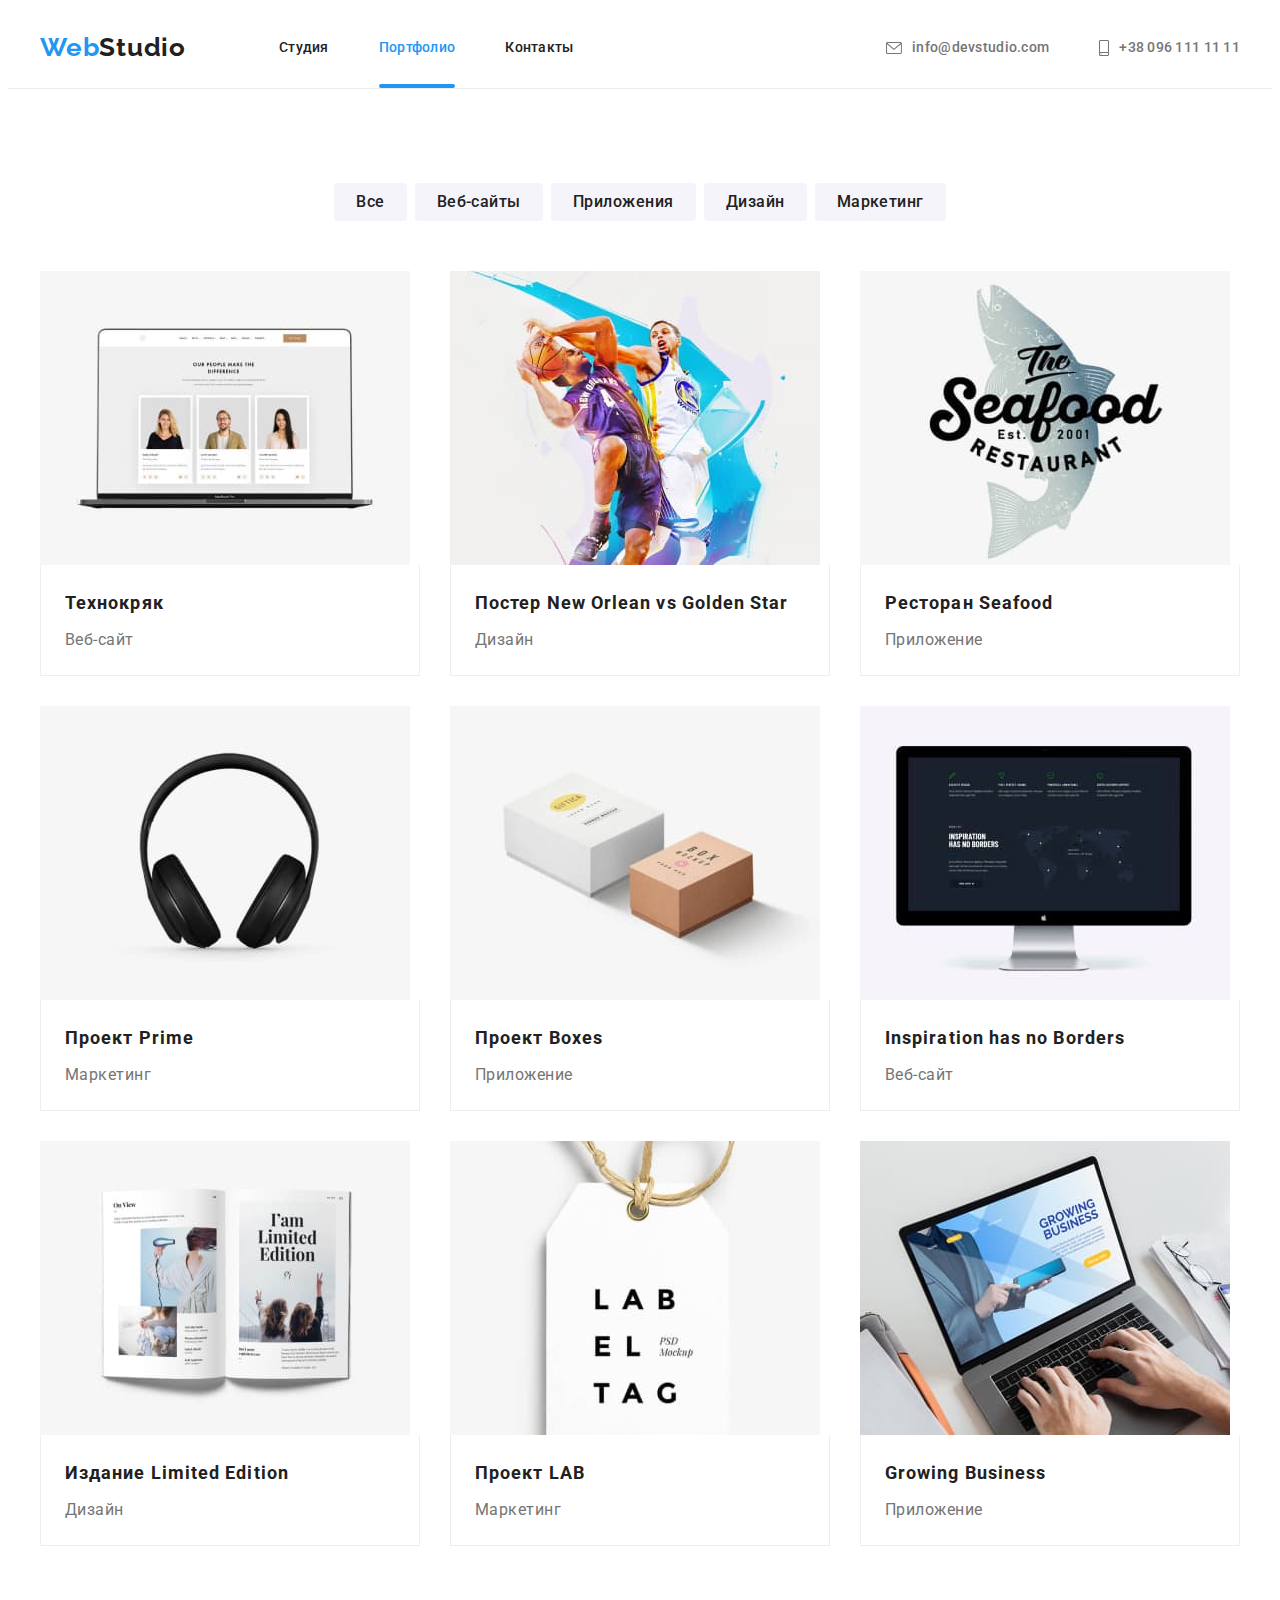
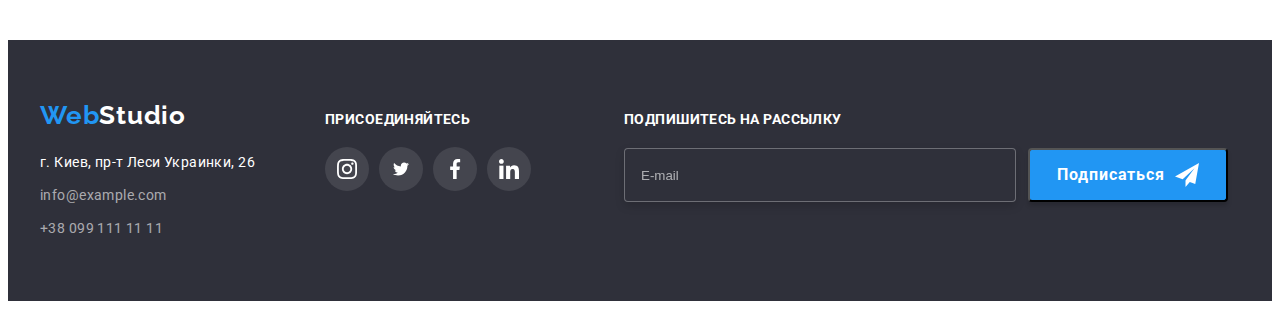
==== portfolio.html @ f503502f "Add files via upload" ====
<!DOCTYPE html>
<html lang="en">
<head>
    <meta charset="UTF-8">
    <meta http-equiv="X-UA-Compatible" content="IE=edge">
    <meta name="viewport" content="width=device-width, initial-scale=1.0">
    <title>Portfolio</title>
    <link rel="preconnect" href="https://fonts.googleapis.com">
    <link rel="preconnect" href="https://fonts.gstatic.com" crossorigin>
    <link href="https://fonts.googleapis.com/css2?family=Raleway:wght@700&family=Roboto:wght@400;500;700;900&display=swap" rel="stylesheet">
    <link rel="stylesheet" href="https://cdnjs.cloudflare.com/ajax/libs/modern-normalize/1.1.0/modern-normalize.min.css" integrity="sha512-wpPYUAdjBVSE4KJnH1VR1HeZfpl1ub8YT/NKx4PuQ5NmX2tKuGu6U/JRp5y+Y8XG2tV+wKQpNHVUX03MfMFn9Q==" crossorigin="anonymous" referrerpolicy="no-referrer" />
    <link rel="stylesheet" href="./css/main.min.css">   
</head>
<body>
    <!--Header-->
    <header class="page-header">
        <div class="container header-container">
        <nav class="navigation">
            <!--логотип сайта-->
            <a class="logo logo-header link" href="./index.html">Web<span class="logo logo_theme_light">Studio</span></a>
            <ul class="menu list">
                <li class="menu__item">
                    <a class="menu__link link" href=./index.html>Студия</a>
                </li>
                <li class="menu__item">
                    <a class="menu__link menu__link_current link" href="./portfolio.html">Портфолио</a>
                </li>
                <li class="menu__item">
                    <a class="menu__link link" href="#contacts">Контакты</a>
                </li>
            </ul>
        </nav>
        <ul class="menu-address link list">
            <li class="menu-address__item">
                <a class="menu-address__mail link list" href="mailto:info@devstudio.com">
                <svg class="menu-address__icon" width="16" height="12">
                    <use href="./images/sprite.svg#icon-envelope"></use>
                </svg>
                info@devstudio.com
            </a>
            </li>
            <li class="menu-address__item">
                <a class="menu-address__phone-number link" href="tel:+380961111111">
                    <svg class="menu-address__phone-icon" width="10" height="16">
                        <use href="./images/sprite.svg#icon-smartphone"></use>
                    </svg>
                    +38 096 111 11 11
                </a>
            </li>
        </ul>
    </div>
    </header>
<main>
<main>
<section class="portfolio section">
    <div class="container">
<ul class="filter-portfolio-list list">
    <li class="filter-portfolio-list__item">
        <button class="filter-portfolio-list__button" type="button">Все</button>
    </li>
    <li class="filter-portfolio-list__item">
        <button class="filter-portfolio-list__button" type="button">Веб-сайты</button>
    </li>
    <li class="filter-portfolio-list__item">
        <button class="filter-portfolio-list__button" type="button">Приложения</button>
    </li>
    <li class="filter-portfolio-list__item">
        <button class="filter-portfolio-list__button" type="button">Дизайн</button>     
    </li>
    <li class="filter-portfolio-list__item">
        <button class="filter-portfolio-list__button" type="button">Маркетинг</button>
    </li>
</ul>
<!-- Скрытый заголовок -->
    <h1 class="visually-hidden portfolio__title">Наши работы</h1> 
    <ul class="portfolio-list list">
        <li class="portfolio-list__item">
      <a class="portfolio-list__link link" href="">
          <div class="portfolio-list__box">
            <img src="./images/portfolio/img-0.jpg" alt="ноутбук" width="370" height="294">
                <p class="portfolio__overlay portfolio__overlay-description">
                  Ресурс предлагает комплексные предложения с разным уровнем функционала и сервисов. Все это позволит посетителю получить исчерпывающие сведения о компании или частном лице.
                </p>
          </div>
          <div class="portfolio-list__wrapper">
            <h2 class="portfolio__subtitle">Технокряк</h2>
            <p class="portfolio__description">Веб-сайт</p>
          </div>
    </a>
        </li>
        <li class="portfolio-list__item">
    <a class="portfolio-list__link link" href="">
        <div class="portfolio-list__box">
            <img src="./images/portfolio/img-1.jpg" alt="баскетболисты" width="370" height="294">
                <p class="portfolio__overlay portfolio__overlay-description">
                  Ресурс предлагает комплексные предложения с разным уровнем функционала и сервисов. Все это позволит посетителю получить исчерпывающие сведения о компании или частном лице.
                </p>
        </div>
        <div class="portfolio-list__wrapper">
        <h2 class="portfolio__subtitle">Постер <span lang="en">New Orlean vs Golden Star</span></h2>
        <p class="portfolio__description">Дизайн</p>
    </div>
    </a>
        </li>
        <li class="portfolio-list__item">
            <a class="portfolio-list__link link" href="">
                <div class="portfolio-list__box">
                    <img src="./images/portfolio/img-2.jpg" alt="логотип ресторана" width="370" height="294">
                        <p class="portfolio__overlay portfolio__overlay-description">
                          Ресурс предлагает комплексные предложения с разным уровнем функционала и сервисов. Все это позволит посетителю получить исчерпывающие сведения о компании или частном лице.
                        </p>
                </div>     
            <div class="portfolio-list__wrapper">
            <h2 class="portfolio__subtitle">Ресторан <span lang="en">Seafood</span></h2>
            <p class="portfolio__description">Приложение</p>
            </div>
            </a>
        <li class="portfolio-list__item">
            <a class="portfolio-list__link link" href="">
                <div class="portfolio-list__box">
                    <img src="./images/portfolio/img-3.jpg" alt="наушники" width="370" height="294">
                        <p class="portfolio__overlay portfolio__overlay-description">
                          Ресурс предлагает комплексные предложения с разным уровнем функционала и сервисов. Все это позволит посетителю получить исчерпывающие сведения о компании или частном лице.
                        </p>
                </div>      
            <div class="portfolio-list__wrapper">
            <h2 class="portfolio__subtitle">Проект <span lang="en">Prime</span></h2>
            <p class="portfolio__description">Маркетинг</p>
            </div>
            </a>
        </li>
        <li class="portfolio-list__item">
            <a class="portfolio-list__link link" href="">
                <div class="portfolio-list__box">
                    <img src="./images/portfolio/img-4.jpg" alt="коробки" width="370" height="294">
                        <p class="portfolio__overlay portfolio__overlay-description">
                          Ресурс предлагает комплексные предложения с разным уровнем функционала и сервисов. Все это позволит посетителю получить исчерпывающие сведения о компании или частном лице.
                        </p>
                </div>         
            <div class="portfolio-list__wrapper">
            <h2 class="portfolio__subtitle">Проект <span lang="en">Boxes</span></h2>
            <p class="portfolio__description">Приложение</p>
            </div>
            </a>
        </li>
        <li class="portfolio-list__item">
            <a class="portfolio-list__link link" href="">
                <div class="portfolio-list__box">
                    <img src="./images/portfolio/img-5.jpg" alt="imac" width="370" height="294">
                        <p class="portfolio__overlay portfolio__overlay-description">
                          Ресурс предлагает комплексные предложения с разным уровнем функционала и сервисов. Все это позволит посетителю получить исчерпывающие сведения о компании или частном лице.
                        </p>
                </div>        
            <div class="portfolio-list__wrapper">
            <h2 class="portfolio__subtitle" lang="en">Inspiration has no Borders</h2>
            <p class="portfolio__description">Веб-сайт</p>
            </div>
            </a>
        </li>
        <li class="portfolio-list__item">
            <a class="portfolio-list__link link" href="">
                <div class="portfolio-list__box">
                    <img src="./images/portfolio/img-6.jpg" alt="журнал" width="370" height="294">
                        <p class="portfolio__overlay portfolio__overlay-description">
                          Ресурс предлагает комплексные предложения с разным уровнем функционала и сервисов. Все это позволит посетителю получить исчерпывающие сведения о компании или частном лице.
                        </p>
                </div>         
            <div class="portfolio-list__wrapper">
            <h2 class="portfolio__subtitle">Издание <span lang="en">Limited Edition</span></h2>
            <p class="portfolio__description">Дизайн</p>
            </div>
            </a>
        </li> 
        <li class="portfolio-list__item">
            <a class="portfolio-list__link link" href="">
                <div class="portfolio-list__box">
                    <img src="./images/portfolio/img-7.jpg" alt="этикетка" width="370" height="294">
                        <p class="portfolio__overlay portfolio__overlay-description">
                          Ресурс предлагает комплексные предложения с разным уровнем функционала и сервисов. Все это позволит посетителю получить исчерпывающие сведения о компании или частном лице.
                        </p>
                </div>      
            <div class="portfolio-list__wrapper">
            <h2 class="portfolio__subtitle">Проект <span lang="en">LAB</span></h2>
            <p class="portfolio__description">Маркетинг</p>
            </div>
            </a>
        </li>
        <li class="portfolio-list__item">
            <a class="portfolio-list__link link" href="">
                <div class="portfolio-list__box">
                    <img src="./images/portfolio/img-8.jpg" alt="ноутбук" width="370" height="294">
                        <p class="portfolio__overlay portfolio__overlay-description">
                          Ресурс предлагает комплексные предложения с разным уровнем функционала и сервисов. Все это позволит посетителю получить исчерпывающие сведения о компании или частном лице.
                        </p>
                </div>
            <div class="portfolio-list__wrapper">
            <h2 class="portfolio__subtitle" lang="en">Growing Business</h2>
            <p class="portfolio__description">Приложение</p>
            </div>
            </a>
        </li>
    </ul>
</div>
</section>
</main>
<footer class="footer">
    <div class="container footer-container">
    <div class="footer-address">
            <a class="logo-footer link" href="">Web<span class="logo logo_theme_dark">Studio</span></a>
        <address class="footer-contacts">
            <ul id="contacts" class="footer-list list">
                <li class="footer-list__item">
                    <a class="footer-list__address link" href="https://goo.gl/maps/5pLSyK26MjpnqcrL8" target="_blank" rel="noopener noreferrer">г. Киев, пр-т Леси Украинки, 26</a>
                </li>
                <li class="footer-list__item">
                    <a class="footer-list__link link" href="mailto:info@example.com">info@example.com</a>
                </li>
                <li class="footer-list__item">
                    <a class="footer-list__link link" href="tel:+380991111111">+38 099 111 11 11</a>
                </li>
            </ul>
        </address> 
    </div>
    <div class="footer-join">
        <h2 class="footer-join__title">Присоединяйтесь</h2>
        <ul class="footer-join-list list">
            <li class="footer-join-list__item">
                <a class="footer-join-list__link" href="">
                    <svg class="footer-join-list__icon" width="20px" height="20px">
                        <use href="./images/sprite.svg#icon-instagram"></use>
                    </svg>
                </a>
            </li>
            <li class="footer-join-list__item">
                <a class="footer-join-list__link" href="">
                    <svg class="footer-join-list__icon" width="20" height="16">
                        <use href="./images/sprite.svg#icon-twitter"></use>
                    </svg>
                </a>
            </li>
            <li class="footer-join-list__item">
                <a class="footer-join-list__link" href="">
                    <svg class="footer-join-list__icon" width="20" height="20">
                        <use href="./images/sprite.svg#icon-facebook"></use>
                    </svg>
                </a>
            </li>
            <li class="footer-join-list__item">
                <a class="footer-join-list__link" href="">
                    <svg class="footer-join-list__icon" width="20" height="20">
                        <use href="./images/sprite.svg#icon-linkedin"></use>
                    </svg>
                </a>
            </li>
        </ul>
    </div>
    <form class="footer-mailing">
        <b class="footer-mailing__action">Подпишитесь на рассылку</b>
        <div class="footer-mailing-form">
        <input class="footer-mailing__input" type="email" name="user-mailing" placeholder="E-mail">
        <button class="footer-mailing__button" type="submit">Подписаться
        <svg class="footer-mailing__icon" width="24" height="24">
            <use href="./images/sprite.svg#icon-send"></use>
        </svg>
    </button>
    </div>
</form>
    </div>
</footer>
</body>
</html>
---- css/main.min.css ----
:root{--main-color: #212121;--accent-color: #2196F3;--main-font:"Roboto", sans-serif;--secondary-font: "Raleway", sans-serif;--header-background-color: #FFFFFF;--accent-background: #2F303A}.visually-hidden{position:absolute;width:1px;height:1px;margin:-1px;border:0;padding:0;white-space:nowrap;clip-path:inset(100%);clip:rect(0 0 0 0);overflow:hidden}h1,h2,h3,h4,h5,h6,p{margin-top:0;margin-bottom:0}ul,ol{margin-top:0;margin-bottom:0;padding-left:0}img{display:block}a{display:block}.link{text-decoration:none}.list{list-style:none}body{font-family:var(--main-font);color:var(--main-color)}.container{width:1200px;padding-left:15px;padding-right:15px;margin-left:auto;margin-right:auto}.section{padding-top:94px;padding-bottom:94px}.modal-button{min-width:200px;font-family:inherit;font-weight:700;font-size:16px;line-height:1.87;display:flex;align-items:center;text-align:center;letter-spacing:.06em;cursor:pointer;background-color:var(--accent-color);color:#fff;box-shadow:0px 4px 4px rgba(0,0,0,.15);border-radius:4px;padding:10px 32px;margin-right:auto;margin-left:auto;transition:background-color 250ms cubic-bezier(0.4, 0, 0.2, 1)}.modal-button:hover,.modal-button:focus{background-color:#188ce8}.logo{font-family:var(--secondary-font);font-weight:700;font-size:26px;line-height:1.19;letter-spacing:.03em;color:#2196f3}.logo-header{margin-right:93px;padding-top:24px;padding-bottom:25px}.logo-footer{font-family:var(--secondary-font);font-style:normal;font-weight:700;font-size:26px;line-height:1.19;letter-spacing:.03em;color:#2196f3}.logo_theme_light{color:#212121}.logo_theme_dark{color:#fff}.backdrop{position:fixed;top:0;left:0;width:100vw;height:100vh;background:rgba(0,0,0,.2);transition:opacity 500ms linear,visibility 500ms linear}.backdrop.is-hidden{opacity:0;visibility:hidden;pointer-events:none}.modal{position:absolute;top:50%;left:50%;transform:translate(-50%, -50%);width:528px;height:580px;background-color:#fff;box-shadow:0px 1px 3px rgba(0,0,0,.12),0px 1px 1px rgba(0,0,0,.14),0px 2px 1px rgba(0,0,0,.2);border-radius:4px;padding:40px}.modal-close-button{position:absolute;top:8px;right:8px;display:flex;justify-content:center;align-items:center;width:30px;height:30px;background-color:#fff;border-radius:50%;border:1px solid rgba(0,0,0,.1);cursor:pointer;padding:0}.modal-close-button__icon{transition:fill 250ms cubic-bezier(0.4, 0, 0.2, 1)}.modal-close-button:hover .modal-close-button__icon,.modal-close-button:focus .modal-close-button__icon{fill:var(--accent-color)}.contact-form{display:flex;flex-direction:column}.contact-form__action{font-family:var(--main-font);font-weight:700;font-size:20px;line-height:1.15;text-align:center;letter-spacing:.03em;margin-bottom:12px;color:#212121}.contact-form__input-wrapper{position:relative;display:flex;flex-direction:column;margin-bottom:10px}.contact-form__label{font-family:var(--main-font);font-weight:400;font-size:12px;line-height:1.17;letter-spacing:.01em;margin-bottom:4px;color:#757575}.contact-form__input{width:100%;height:40px;padding-left:42px;border:1px solid rgba(33,33,33,.2);border-radius:4px;transition:border-color 250ms cubic-bezier(0.4, 0, 0.2, 1)}.contact-form__input:focus{outline:none;border-color:var(--accent-color)}.contact-form__input-icon{position:absolute;display:inline-block;top:50%;left:12px;transition:fill 250ms cubic-bezier(0.4, 0, 0.2, 1)}.contact-form__input:focus+.contact-form__input-icon{fill:var(--accent-color)}.contact-form__message{width:100%;height:120px;border:1px solid rgba(33,33,33,.2);border-radius:4px;padding:12px 16px;resize:none;transition:border-color 250ms cubic-bezier(0.4, 0, 0.2, 1)}.contact-form__message:focus{outline:none;border-color:var(--accent-color)}.contact-form__message::placeholder{color:rgba(117,117,117,.5)}.contact-form__checkbox{color:#fff}.contact-form__checkbox-label{display:flex;justify-content:center;align-items:center;font-family:var(--main-font);font-weight:400;font-size:14px;line-height:1.71;margin-top:20px;letter-spacing:.03em;color:#757575}.contact-form__checkbox-label::before{display:block;width:16px;height:15px;border:2px solid #212121;border-radius:2px;cursor:pointer;content:"";margin-right:7px}.contact-form__checkbox:checked+.contact-form__checkbox-label::before{background-color:var(--accent-color);background-image:url(../images/checkbox/check.svg);background-repeat:no-repeat;background-position:center;border-color:var(--accent-color)}.contact-form__checkbox:focus+.contact-form__checkbox-label::before{border-color:var(--accent-color)}.contact-form-checkbox-link{color:var(--accent-color)}.contact-form__button{align-self:center;width:200px;padding:10px 55px;margin-top:30px;background-color:var(--accent-color);box-shadow:0px 4px 4px rgba(0,0,0,.15);border-radius:4px;font-family:var(--main-font);font-weight:700;font-size:16px;line-height:1.88;letter-spacing:.06em;color:#fff;cursor:pointer}.contact-form__button:hover,.contact-form__button:focus{background-color:#188ce8}.page-header{border-bottom:1px solid #ececec}.header-container{display:flex;align-items:center;justify-content:space-between}.header{background-color:var(--header-background-color)}.navigation{display:flex;align-items:center}.menu{display:flex;align-items:center}.menu-address{display:flex}.menu .menu__link.menu__link_current{color:var(--accent-color)}.menu .menu__link.menu__link_current::after{position:absolute;display:block;content:"";width:100%;height:4px;border-radius:2px;margin-top:28px;background-color:var(--accent-color)}.menu__item:not(:last-child){margin-right:50px}.menu__link{position:relative;font-weight:500;font-size:14px;line-height:1.14;letter-spacing:.02em;color:inherit;padding-top:32px;padding-bottom:32px;transition:color 250ms cubic-bezier(0.4, 0, 0.2, 1)}.menu__link:hover,.menu__link:focus{color:var(--accent-color)}.menu-address__item:not(:last-child){margin-right:50px}.menu-address__mail{display:flex;align-items:center;font-weight:500;font-size:14px;line-height:1.14;letter-spacing:.02em;color:#757575;padding-top:32px;padding-bottom:32px;transition:color 250ms cubic-bezier(0.4, 0, 0.2, 1)}.menu-address__mail:hover,.menu-address__mail:focus{color:var(--accent-color)}.menu-address__icon{margin-right:10px;fill:#757575;transition:fill 250ms cubic-bezier(0.4, 0, 0.2, 1)}.menu-address__mail:hover .menu-address__icon,.menu-address__mail:focus .menu-address__icon{fill:var(--accent-color)}.menu-address__phone-number{display:flex;align-items:center;font-weight:500;font-size:14px;line-height:1.14;letter-spacing:.02em;color:#757575;padding-top:32px;padding-bottom:32px;transition:color 250ms cubic-bezier(0.4, 0, 0.2, 1)}.menu-address__phone-number:hover,.menu-address__phone-number:focus{color:var(--accent-color)}.menu-address__phone-icon{margin-right:10px;fill:#757575;transition:fill 250ms cubic-bezier(0.4, 0, 0.2, 1)}.menu-address__phone-number:hover .menu-address__phone-icon,.menu-address__phone-number:focus .menu-address__phone-icon{fill:var(--accent-color)}.hero{max-width:1600px;height:600px;margin-left:auto;margin-right:auto;background-image:linear-gradient(rgba(47, 48, 58, 0.4), rgba(47, 48, 58, 0.4)),url("../images/hero/hero-background.jpg");background-size:cover;background-repeat:no-repeat;background-color:var(--accent-background);padding-top:200px;padding-bottom:200px}.hero__title{max-width:696px;min-height:120px;font-weight:900;font-size:44px;line-height:1.36;text-align:center;letter-spacing:.06em;text-transform:uppercase;color:#fff;margin-right:auto;margin-left:auto;margin-bottom:40px}.advantages{padding-bottom:0}.advantages-list{display:flex;flex:wrap;margin-top:-30px;margin-left:-30px}.advantages-list__container{width:270px;height:120px;display:flex;align-items:center;justify-content:center;margin-bottom:30px;background-color:#f5f4fa}.advantages-list__item{flex-basis:calc((100% - 120px)/4);margin-top:30px;margin-left:30px;min-width:270px}.advantages-list__subtitle{margin-bottom:10px}.advantages-list__subtitle{font-weight:700;font-size:14px;line-height:1.14;letter-spacing:.03em;text-transform:uppercase}.advantages-list__description{font-weight:400;font-size:14px;line-height:1.71;letter-spacing:.03em;color:#757575}.services__title{font-weight:700;font-size:36px;line-height:1.16;text-align:center;letter-spacing:.03em}.services__title{margin-bottom:50px}.services-list{display:flex;flex-wrap:wrap;margin-left:-30px;margin-top:-30px}.services-list__item{position:relative;flex-basis:calc((100% - 90px)/3);margin-left:30px;margin-top:30px}.services-list__description{width:100%;position:absolute;bottom:0;left:0;padding-top:27px;padding-bottom:27px;font-family:var(--main-font);font-weight:700;font-size:14px;line-height:1.14;text-align:center;letter-spacing:.03em;text-transform:uppercase;color:#fff;background:rgba(47,48,58,.8)}.our-team__title{margin-bottom:50px}.our-team-list{display:flex;flex-wrap:wrap;margin-left:-30px;margin-top:-30px}.our-team-list__item{flex-basis:calc((100% - 120px)/4);margin-left:30px;margin-top:30px}.our-team-list__content-wrapper{padding-top:30px;padding-bottom:30px;padding-left:32px;padding-right:32px;background:#fff;box-shadow:0px 1px 3px rgba(0,0,0,.12),0px 1px 1px rgba(0,0,0,.14),0px 2px 1px rgba(0,0,0,.2);border-radius:0px 0px 4px 4px}.our-team{background-color:#f5f4fa}.our-team__title{font-weight:700;font-size:36px;line-height:1.17;text-align:center;letter-spacing:.03em}.our-team-list__subtitle{margin-bottom:10px;font-weight:500;font-size:16px;line-height:1.19;text-align:center;letter-spacing:.03em}.our-team-list__description{font-weight:400;font-size:16px;line-height:1.19;text-align:center;letter-spacing:.03em;color:#757575;margin-bottom:16px}.social-list{display:flex;justify-content:center}.social-list__link{display:flex;align-items:center;justify-content:center;width:44px;height:44px;background-color:#fff;border-radius:50%;transition:background-color 250ms cubic-bezier(0.4, 0, 0.2, 1)}.social-list__link:hover,.social-list__link:focus{background-color:var(--accent-color)}.social-list__item:not(:last-child){margin-right:10px}.social-list__icon{fill:#afb1b8;transition:fill 250ms cubic-bezier(0.4, 0, 0.2, 1)}.social-list__link:hover .social-list__icon,.social-list__link:focus .social-list__icon{fill:#fff}.our-clients__title{font-family:var(--main-font);font-style:normal;font-weight:700;font-size:36px;line-height:42px;text-align:center;letter-spacing:.03em;color:var(--main-color);margin-bottom:50px}.our-clients-list{display:flex;justify-content:center;align-items:center}.our-clients-list__link{display:flex;justify-content:center;align-items:center;width:170px;height:92px;border:1px solid #afb1b8;border-radius:4px;transition:border-color 250ms cubic-bezier(0.4, 0, 0.2, 1)}.our-clients-list__link:hover,.our-clients-list__link:focus{border-color:var(--accent-color)}.our-clients-list__item:not(:last-child){margin-right:30px}.our-client-list__icon{fill:#afb1b8;transition:fill 250ms cubic-bezier(0.4, 0, 0.2, 1)}.our-clients-list__link:hover .our-client-list__icon,.our-clients-list__link:focus .our-client-list__icon{fill:var(--accent-color)}.footer{background-color:var(--accent-background);padding-top:60px;padding-bottom:60px}.footer-list{margin-top:20px}.footer-list__item:not(:last-child){margin-bottom:9px}.footer-list__address{font-style:normal;font-weight:400;font-size:14px;line-height:1.71;letter-spacing:.03em;color:#fff;transition:color 250ms cubic-bezier(0.4, 0, 0.2, 1)}.footer-list__address:hover,.footer-list__address:focus{color:var(--accent-color)}.footer-list__link{font-style:normal;font-weight:400;font-size:14px;line-height:1.71;letter-spacing:.03em;color:rgba(255,255,255,.6);transition:color 250ms cubic-bezier(0.4, 0, 0.2, 1)}.footer-list__link:hover,.footer-list__link:focus{color:var(--accent-color)}.footer-container{display:flex;align-items:baseline}.footer-join{margin-left:70px}.footer-join-list{display:flex;justify-content:center}.footer-join__title{font-family:var(--main-font);font-weight:700;font-size:14px;line-height:16px;letter-spacing:.03em;text-transform:uppercase;color:#fff;margin-bottom:20px}.footer-join-list__item:not(:last-child){margin-right:10px}.footer-join-list__link{width:44px;height:44px;background-color:rgba(255,255,255,.1);border-radius:50%;display:flex;justify-content:center;align-items:center;transition:background-color 250ms cubic-bezier(0.4, 0, 0.2, 1)}.footer-join-list__link:hover,.footer-join-list__link:focus{background-color:var(--accent-color)}.footer-join-list__icon{fill:#fff;transition:fill 250ms cubic-bezier(0.4, 0, 0.2, 1)}.footer-join-list__link:hover .footer-join-list__icon,.footer-join-list__link:focus .footer-join-list__icon{fill:#fff}.footer-mailing{margin-left:93px}.footer-mailing__action{font-family:var(--main-font);font-weight:700;font-size:14px;line-height:1.14;letter-spacing:.03em;text-transform:uppercase;color:#fff}.footer-mailing-form{display:flex;margin-top:20px}.footer-mailing__input{min-width:358px;padding:15px 16px;background-color:var(--accent-background);border:1px solid rgba(255,255,255,.3);filter:drop-shadow(0px 4px 4px rgba(0, 0, 0, 0.15));border-radius:4px;color:#fff}.footer-mailing__input::placeholder{color:rgba(255,255,255,.6)}.footer-mailing__button{display:flex;align-items:center;justify-content:center;margin-left:12px;min-width:200px;padding-top:10px;padding-bottom:10px;background-color:var(--accent-color);box-shadow:0px 4px 4px rgba(0,0,0,.15);border-radius:4px;cursor:pointer;font-family:var(--main-font);font-weight:700;font-size:16px;line-height:1.88;text-align:center;letter-spacing:.06em;color:#fff}.footer-mailing__icon{margin-left:10px}.filter-portfolio-list{display:flex;justify-content:center;margin-bottom:50px}.filter-portfolio-list:active{color:var(--accent-color)}.filter-portfolio-list__item:not(:last-child){margin-right:8px}.filter-portfolio-list__button{font-family:inherit;font-weight:500;font-size:16px;line-height:1.62;text-align:center;letter-spacing:.03em;cursor:pointer;color:inherit;background-color:#f5f4fa;border-radius:4px;border:none;padding:6px 22px;transition:color 250ms cubic-bezier(0.4, 0, 0.2, 1),background-color 250ms cubic-bezier(0.4, 0, 0.2, 1),box-shadow 250ms cubic-bezier(0.4, 0, 0.2, 1)}.filter-portfolio-list__button:hover,.filter-portfolio-list__button:focus{color:#fff;background-color:var(--accent-color);box-shadow:0px 3px 1px rgba(0,0,0,.1),0px 1px 2px rgba(0,0,0,.08),0px 2px 2px rgba(0,0,0,.12)}.portfolio-list{display:flex;flex-wrap:wrap;margin-left:-30px;margin-top:-30px}.portfolio-list__item{flex-basis:calc((100% - 90px)/3);margin-left:30px;margin-top:30px}.portfolio-list__wrapper{padding:20px 24px;background:#fff;border:1px solid #eee;border-top:0px}.portfolio__subtitle{margin-bottom:4px;font-family:inherit;font-weight:700;font-size:18px;line-height:2;letter-spacing:.06em;color:inherit}.portfolio__description{font-size:16px;line-height:1.88;letter-spacing:.03em;color:#757575}.portfolio-list__link{font-family:inherit;color:inherit}.portfolio-list__link:hover,.portfolio-list__link:focus{box-shadow:0px 1px 1px rgba(0,0,0,.12),0px 4px 4px rgba(0,0,0,.06),1px 4px 6px rgba(0,0,0,.16)}.portfolio-list__box{position:relative;overflow:hidden}.portfolio__overlay{position:absolute;display:flex;justify-content:center;align-items:center;top:0;left:0;width:100%;height:100%;background:rgba(33,150,243,.9);padding-left:24px;padding-right:24px;transform:translateY(100%);transition:opacity 250ms cubic-bezier(0.4, 0, 0.2, 1),transform 250ms cubic-bezier(0.4, 0, 0.2, 1)}.portfolio-list__link:hover .portfolio__overlay{opacity:1;transform:translateY(0)}.portfolio__overlay-description{font-family:var(--main-font);font-weight:400;font-size:18px;line-height:1.56;padding:63px 24px;letter-spacing:.03em;color:#fff}/*# sourceMappingURL=main.min.css.map */
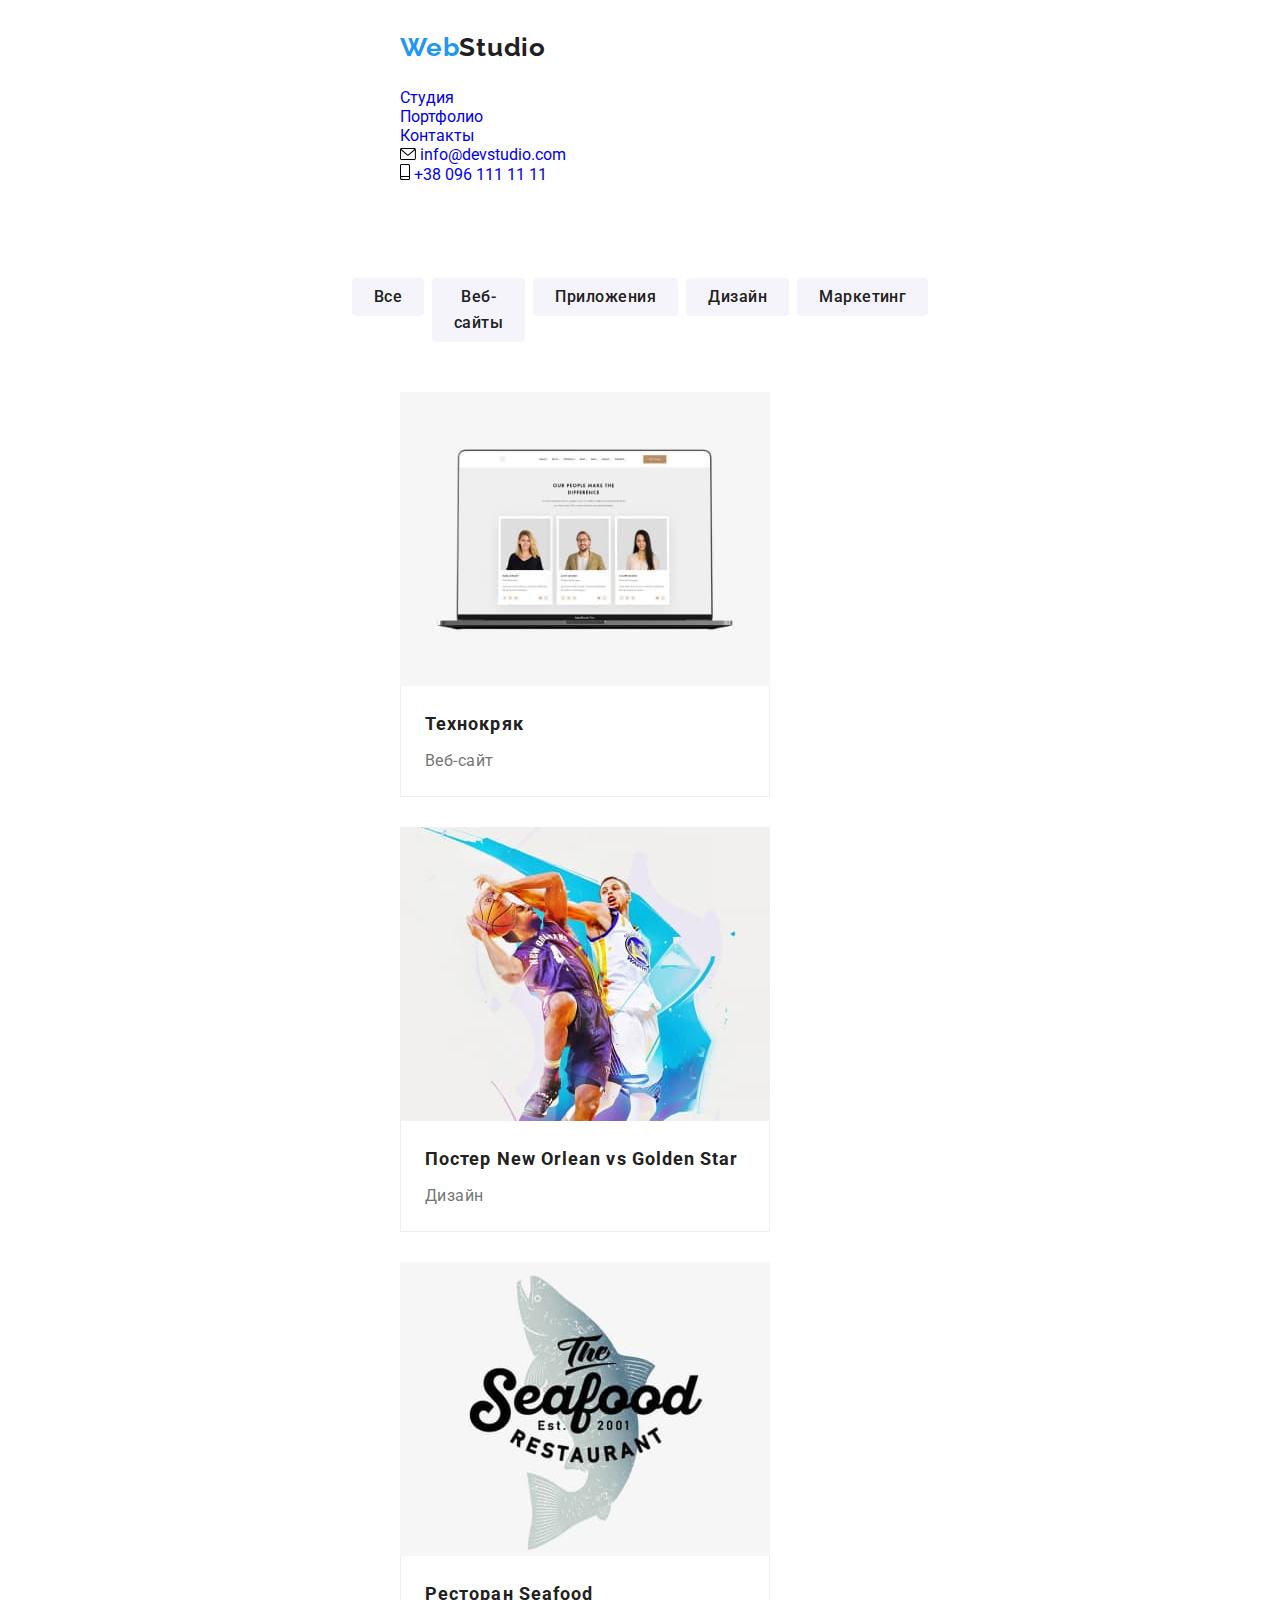
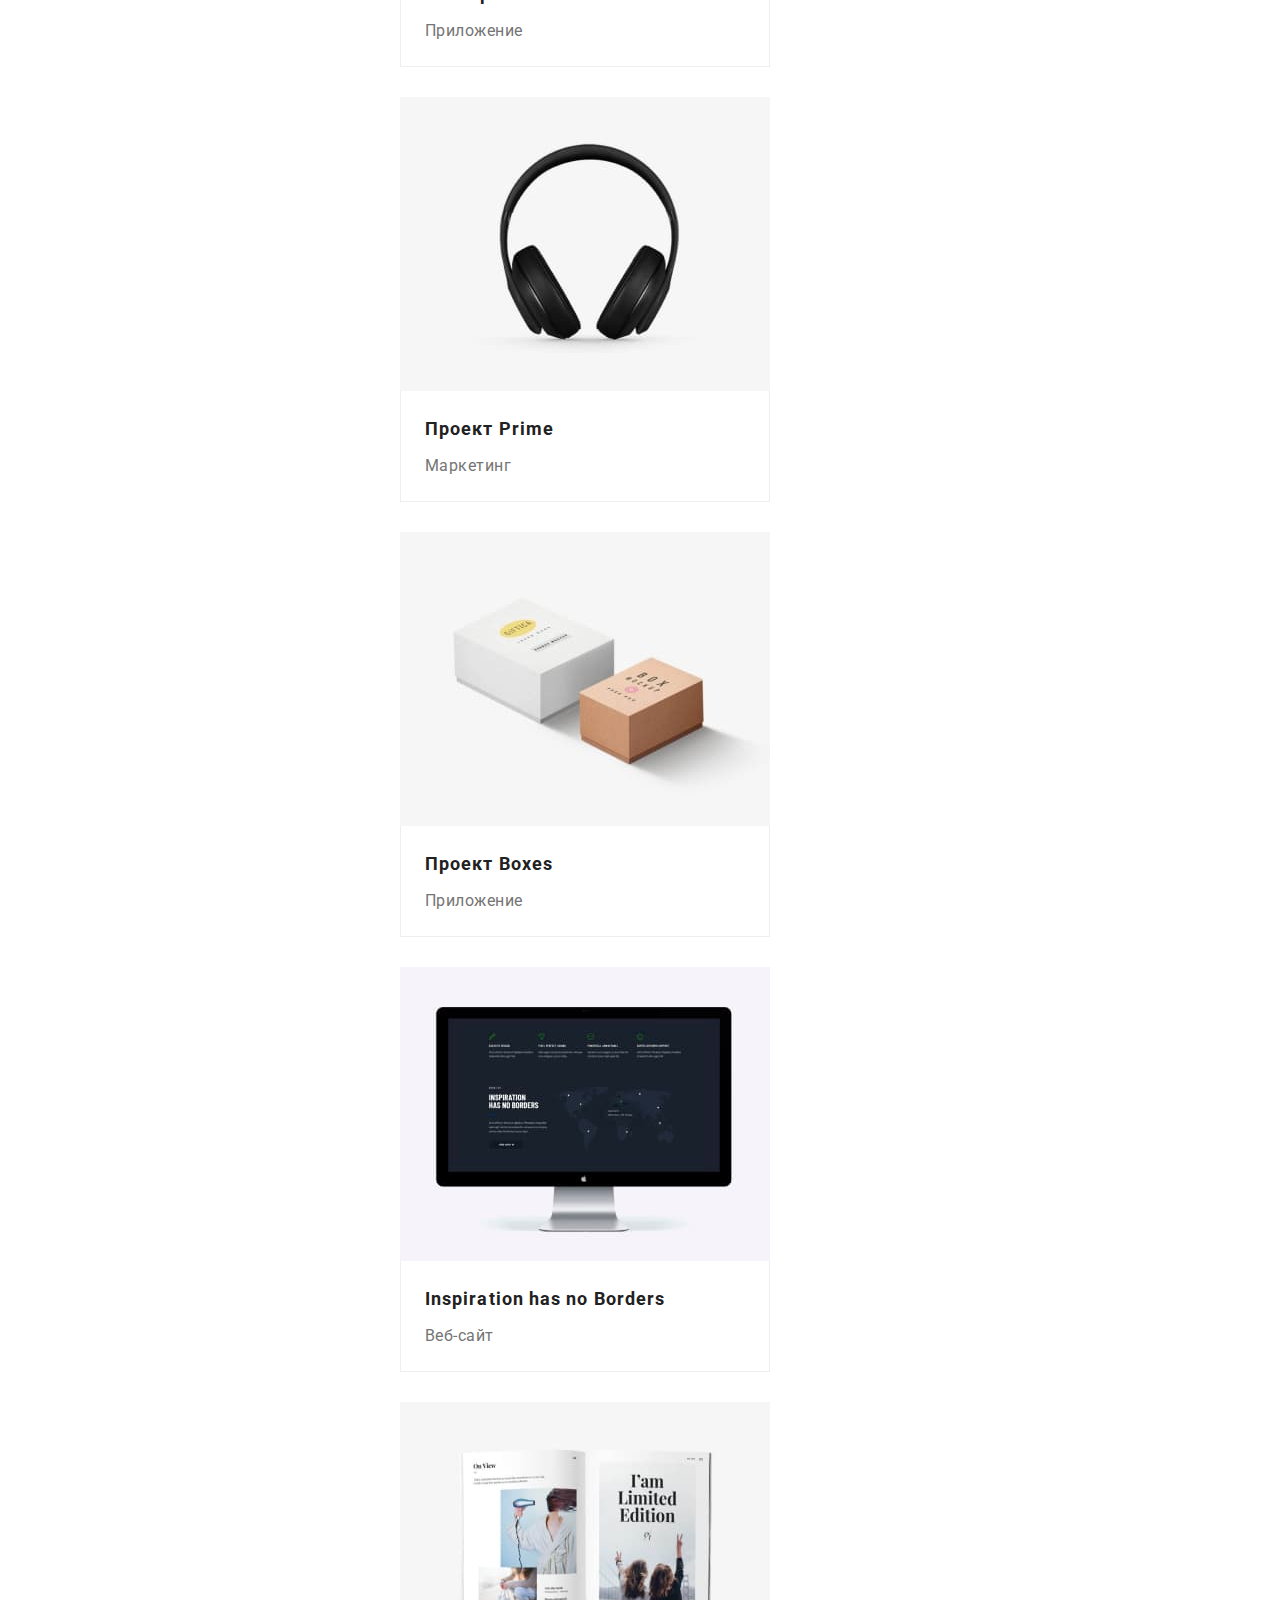
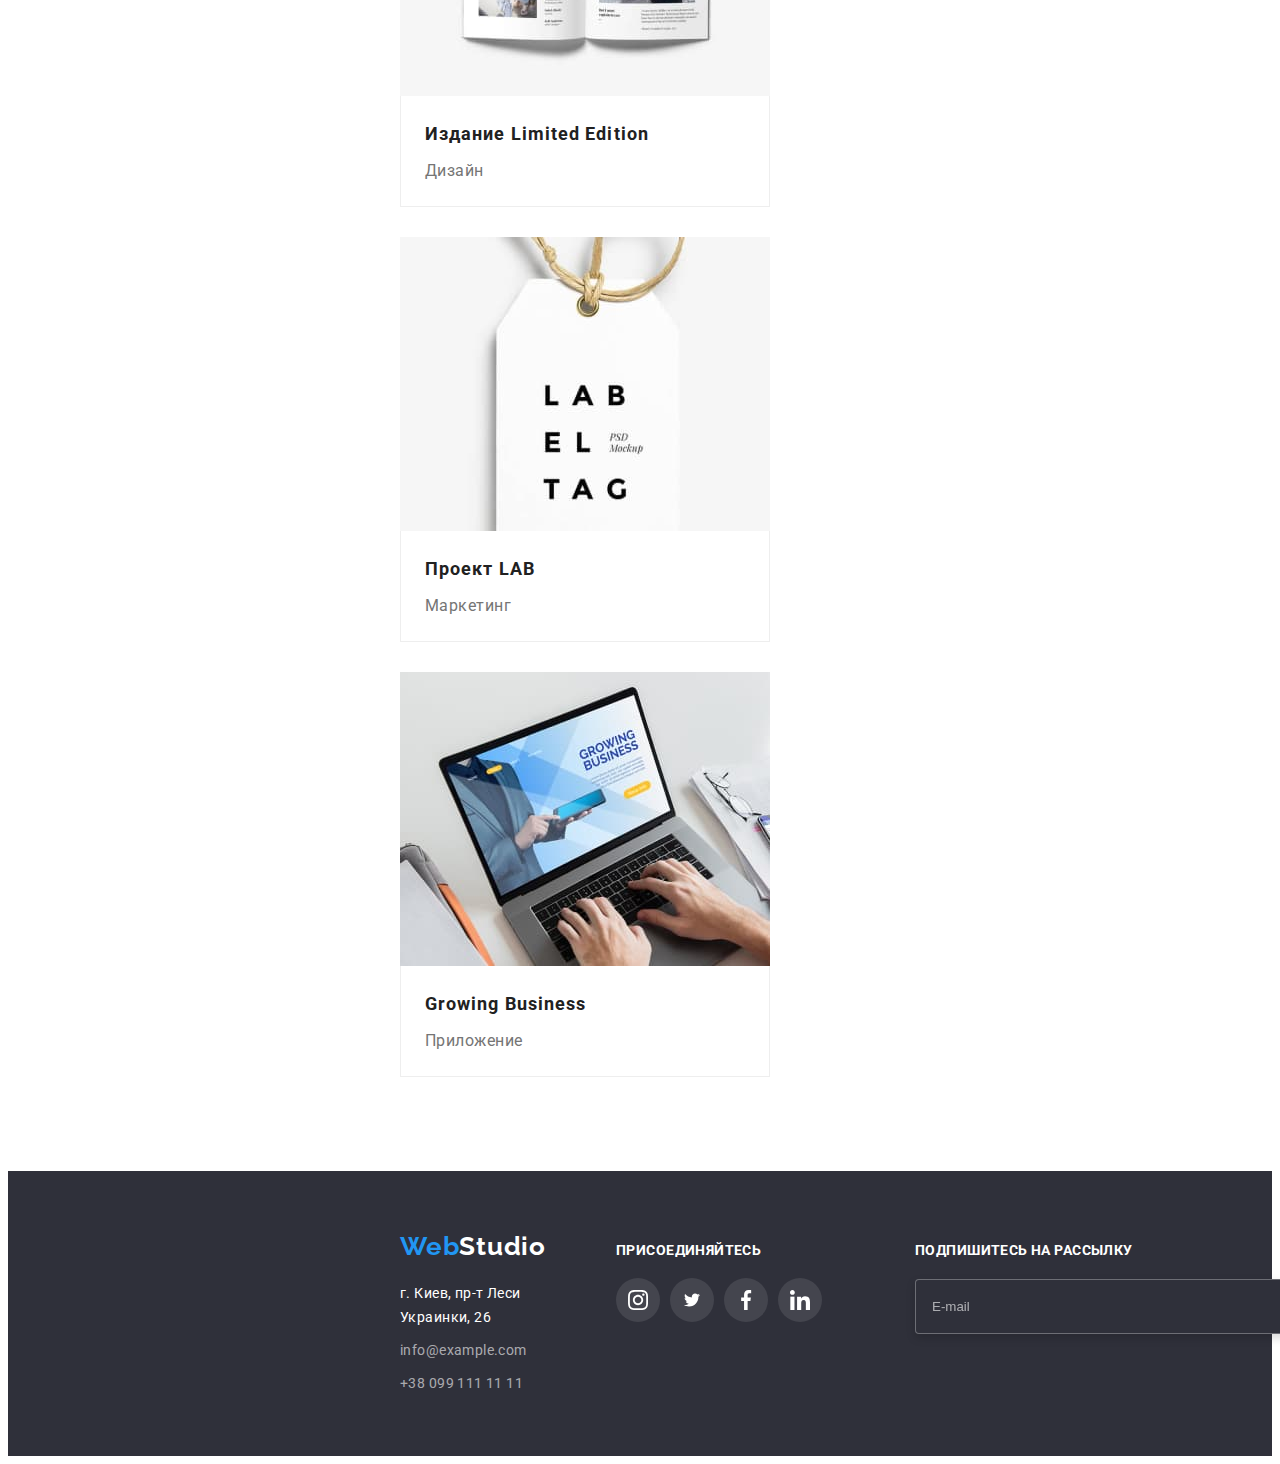
==== commit 477bd026: "Добавляет исходные файлы" ====
--- a/portfolio.html
+++ b/portfolio.html
@@ -51,7 +51,6 @@
     </div>
     </header>
 <main>
-<main>
 <section class="portfolio section">
     <div class="container">
 <ul class="filter-portfolio-list list">
--- a/css/main.min.css
+++ b/css/main.min.css
@@ -1 +1 @@
-:root{--main-color: #212121;--accent-color: #2196F3;--main-font:"Roboto", sans-serif;--secondary-font: "Raleway", sans-serif;--header-background-color: #FFFFFF;--accent-background: #2F303A}.visually-hidden{position:absolute;width:1px;height:1px;margin:-1px;border:0;padding:0;white-space:nowrap;clip-path:inset(100%);clip:rect(0 0 0 0);overflow:hidden}h1,h2,h3,h4,h5,h6,p{margin-top:0;margin-bottom:0}ul,ol{margin-top:0;margin-bottom:0;padding-left:0}img{display:block}a{display:block}.link{text-decoration:none}.list{list-style:none}body{font-family:var(--main-font);color:var(--main-color)}.container{width:1200px;padding-left:15px;padding-right:15px;margin-left:auto;margin-right:auto}.section{padding-top:94px;padding-bottom:94px}.modal-button{min-width:200px;font-family:inherit;font-weight:700;font-size:16px;line-height:1.87;display:flex;align-items:center;text-align:center;letter-spacing:.06em;cursor:pointer;background-color:var(--accent-color);color:#fff;box-shadow:0px 4px 4px rgba(0,0,0,.15);border-radius:4px;padding:10px 32px;margin-right:auto;margin-left:auto;transition:background-color 250ms cubic-bezier(0.4, 0, 0.2, 1)}.modal-button:hover,.modal-button:focus{background-color:#188ce8}.logo{font-family:var(--secondary-font);font-weight:700;font-size:26px;line-height:1.19;letter-spacing:.03em;color:#2196f3}.logo-header{margin-right:93px;padding-top:24px;padding-bottom:25px}.logo-footer{font-family:var(--secondary-font);font-style:normal;font-weight:700;font-size:26px;line-height:1.19;letter-spacing:.03em;color:#2196f3}.logo_theme_light{color:#212121}.logo_theme_dark{color:#fff}.backdrop{position:fixed;top:0;left:0;width:100vw;height:100vh;background:rgba(0,0,0,.2);transition:opacity 500ms linear,visibility 500ms linear}.backdrop.is-hidden{opacity:0;visibility:hidden;pointer-events:none}.modal{position:absolute;top:50%;left:50%;transform:translate(-50%, -50%);width:528px;height:580px;background-color:#fff;box-shadow:0px 1px 3px rgba(0,0,0,.12),0px 1px 1px rgba(0,0,0,.14),0px 2px 1px rgba(0,0,0,.2);border-radius:4px;padding:40px}.modal-close-button{position:absolute;top:8px;right:8px;display:flex;justify-content:center;align-items:center;width:30px;height:30px;background-color:#fff;border-radius:50%;border:1px solid rgba(0,0,0,.1);cursor:pointer;padding:0}.modal-close-button__icon{transition:fill 250ms cubic-bezier(0.4, 0, 0.2, 1)}.modal-close-button:hover .modal-close-button__icon,.modal-close-button:focus .modal-close-button__icon{fill:var(--accent-color)}.contact-form{display:flex;flex-direction:column}.contact-form__action{font-family:var(--main-font);font-weight:700;font-size:20px;line-height:1.15;text-align:center;letter-spacing:.03em;margin-bottom:12px;color:#212121}.contact-form__input-wrapper{position:relative;display:flex;flex-direction:column;margin-bottom:10px}.contact-form__label{font-family:var(--main-font);font-weight:400;font-size:12px;line-height:1.17;letter-spacing:.01em;margin-bottom:4px;color:#757575}.contact-form__input{width:100%;height:40px;padding-left:42px;border:1px solid rgba(33,33,33,.2);border-radius:4px;transition:border-color 250ms cubic-bezier(0.4, 0, 0.2, 1)}.contact-form__input:focus{outline:none;border-color:var(--accent-color)}.contact-form__input-icon{position:absolute;display:inline-block;top:50%;left:12px;transition:fill 250ms cubic-bezier(0.4, 0, 0.2, 1)}.contact-form__input:focus+.contact-form__input-icon{fill:var(--accent-color)}.contact-form__message{width:100%;height:120px;border:1px solid rgba(33,33,33,.2);border-radius:4px;padding:12px 16px;resize:none;transition:border-color 250ms cubic-bezier(0.4, 0, 0.2, 1)}.contact-form__message:focus{outline:none;border-color:var(--accent-color)}.contact-form__message::placeholder{color:rgba(117,117,117,.5)}.contact-form__checkbox{color:#fff}.contact-form__checkbox-label{display:flex;justify-content:center;align-items:center;font-family:var(--main-font);font-weight:400;font-size:14px;line-height:1.71;margin-top:20px;letter-spacing:.03em;color:#757575}.contact-form__checkbox-label::before{display:block;width:16px;height:15px;border:2px solid #212121;border-radius:2px;cursor:pointer;content:"";margin-right:7px}.contact-form__checkbox:checked+.contact-form__checkbox-label::before{background-color:var(--accent-color);background-image:url(../images/checkbox/check.svg);background-repeat:no-repeat;background-position:center;border-color:var(--accent-color)}.contact-form__checkbox:focus+.contact-form__checkbox-label::before{border-color:var(--accent-color)}.contact-form-checkbox-link{color:var(--accent-color)}.contact-form__button{align-self:center;width:200px;padding:10px 55px;margin-top:30px;background-color:var(--accent-color);box-shadow:0px 4px 4px rgba(0,0,0,.15);border-radius:4px;font-family:var(--main-font);font-weight:700;font-size:16px;line-height:1.88;letter-spacing:.06em;color:#fff;cursor:pointer}.contact-form__button:hover,.contact-form__button:focus{background-color:#188ce8}.page-header{border-bottom:1px solid #ececec}.header-container{display:flex;align-items:center;justify-content:space-between}.header{background-color:var(--header-background-color)}.navigation{display:flex;align-items:center}.menu{display:flex;align-items:center}.menu-address{display:flex}.menu .menu__link.menu__link_current{color:var(--accent-color)}.menu .menu__link.menu__link_current::after{position:absolute;display:block;content:"";width:100%;height:4px;border-radius:2px;margin-top:28px;background-color:var(--accent-color)}.menu__item:not(:last-child){margin-right:50px}.menu__link{position:relative;font-weight:500;font-size:14px;line-height:1.14;letter-spacing:.02em;color:inherit;padding-top:32px;padding-bottom:32px;transition:color 250ms cubic-bezier(0.4, 0, 0.2, 1)}.menu__link:hover,.menu__link:focus{color:var(--accent-color)}.menu-address__item:not(:last-child){margin-right:50px}.menu-address__mail{display:flex;align-items:center;font-weight:500;font-size:14px;line-height:1.14;letter-spacing:.02em;color:#757575;padding-top:32px;padding-bottom:32px;transition:color 250ms cubic-bezier(0.4, 0, 0.2, 1)}.menu-address__mail:hover,.menu-address__mail:focus{color:var(--accent-color)}.menu-address__icon{margin-right:10px;fill:#757575;transition:fill 250ms cubic-bezier(0.4, 0, 0.2, 1)}.menu-address__mail:hover .menu-address__icon,.menu-address__mail:focus .menu-address__icon{fill:var(--accent-color)}.menu-address__phone-number{display:flex;align-items:center;font-weight:500;font-size:14px;line-height:1.14;letter-spacing:.02em;color:#757575;padding-top:32px;padding-bottom:32px;transition:color 250ms cubic-bezier(0.4, 0, 0.2, 1)}.menu-address__phone-number:hover,.menu-address__phone-number:focus{color:var(--accent-color)}.menu-address__phone-icon{margin-right:10px;fill:#757575;transition:fill 250ms cubic-bezier(0.4, 0, 0.2, 1)}.menu-address__phone-number:hover .menu-address__phone-icon,.menu-address__phone-number:focus .menu-address__phone-icon{fill:var(--accent-color)}.hero{max-width:1600px;height:600px;margin-left:auto;margin-right:auto;background-image:linear-gradient(rgba(47, 48, 58, 0.4), rgba(47, 48, 58, 0.4)),url("../images/hero/hero-background.jpg");background-size:cover;background-repeat:no-repeat;background-color:var(--accent-background);padding-top:200px;padding-bottom:200px}.hero__title{max-width:696px;min-height:120px;font-weight:900;font-size:44px;line-height:1.36;text-align:center;letter-spacing:.06em;text-transform:uppercase;color:#fff;margin-right:auto;margin-left:auto;margin-bottom:40px}.advantages{padding-bottom:0}.advantages-list{display:flex;flex:wrap;margin-top:-30px;margin-left:-30px}.advantages-list__container{width:270px;height:120px;display:flex;align-items:center;justify-content:center;margin-bottom:30px;background-color:#f5f4fa}.advantages-list__item{flex-basis:calc((100% - 120px)/4);margin-top:30px;margin-left:30px;min-width:270px}.advantages-list__subtitle{margin-bottom:10px}.advantages-list__subtitle{font-weight:700;font-size:14px;line-height:1.14;letter-spacing:.03em;text-transform:uppercase}.advantages-list__description{font-weight:400;font-size:14px;line-height:1.71;letter-spacing:.03em;color:#757575}.services__title{font-weight:700;font-size:36px;line-height:1.16;text-align:center;letter-spacing:.03em}.services__title{margin-bottom:50px}.services-list{display:flex;flex-wrap:wrap;margin-left:-30px;margin-top:-30px}.services-list__item{position:relative;flex-basis:calc((100% - 90px)/3);margin-left:30px;margin-top:30px}.services-list__description{width:100%;position:absolute;bottom:0;left:0;padding-top:27px;padding-bottom:27px;font-family:var(--main-font);font-weight:700;font-size:14px;line-height:1.14;text-align:center;letter-spacing:.03em;text-transform:uppercase;color:#fff;background:rgba(47,48,58,.8)}.our-team__title{margin-bottom:50px}.our-team-list{display:flex;flex-wrap:wrap;margin-left:-30px;margin-top:-30px}.our-team-list__item{flex-basis:calc((100% - 120px)/4);margin-left:30px;margin-top:30px}.our-team-list__content-wrapper{padding-top:30px;padding-bottom:30px;padding-left:32px;padding-right:32px;background:#fff;box-shadow:0px 1px 3px rgba(0,0,0,.12),0px 1px 1px rgba(0,0,0,.14),0px 2px 1px rgba(0,0,0,.2);border-radius:0px 0px 4px 4px}.our-team{background-color:#f5f4fa}.our-team__title{font-weight:700;font-size:36px;line-height:1.17;text-align:center;letter-spacing:.03em}.our-team-list__subtitle{margin-bottom:10px;font-weight:500;font-size:16px;line-height:1.19;text-align:center;letter-spacing:.03em}.our-team-list__description{font-weight:400;font-size:16px;line-height:1.19;text-align:center;letter-spacing:.03em;color:#757575;margin-bottom:16px}.social-list{display:flex;justify-content:center}.social-list__link{display:flex;align-items:center;justify-content:center;width:44px;height:44px;background-color:#fff;border-radius:50%;transition:background-color 250ms cubic-bezier(0.4, 0, 0.2, 1)}.social-list__link:hover,.social-list__link:focus{background-color:var(--accent-color)}.social-list__item:not(:last-child){margin-right:10px}.social-list__icon{fill:#afb1b8;transition:fill 250ms cubic-bezier(0.4, 0, 0.2, 1)}.social-list__link:hover .social-list__icon,.social-list__link:focus .social-list__icon{fill:#fff}.our-clients__title{font-family:var(--main-font);font-style:normal;font-weight:700;font-size:36px;line-height:42px;text-align:center;letter-spacing:.03em;color:var(--main-color);margin-bottom:50px}.our-clients-list{display:flex;justify-content:center;align-items:center}.our-clients-list__link{display:flex;justify-content:center;align-items:center;width:170px;height:92px;border:1px solid #afb1b8;border-radius:4px;transition:border-color 250ms cubic-bezier(0.4, 0, 0.2, 1)}.our-clients-list__link:hover,.our-clients-list__link:focus{border-color:var(--accent-color)}.our-clients-list__item:not(:last-child){margin-right:30px}.our-client-list__icon{fill:#afb1b8;transition:fill 250ms cubic-bezier(0.4, 0, 0.2, 1)}.our-clients-list__link:hover .our-client-list__icon,.our-clients-list__link:focus .our-client-list__icon{fill:var(--accent-color)}.footer{background-color:var(--accent-background);padding-top:60px;padding-bottom:60px}.footer-list{margin-top:20px}.footer-list__item:not(:last-child){margin-bottom:9px}.footer-list__address{font-style:normal;font-weight:400;font-size:14px;line-height:1.71;letter-spacing:.03em;color:#fff;transition:color 250ms cubic-bezier(0.4, 0, 0.2, 1)}.footer-list__address:hover,.footer-list__address:focus{color:var(--accent-color)}.footer-list__link{font-style:normal;font-weight:400;font-size:14px;line-height:1.71;letter-spacing:.03em;color:rgba(255,255,255,.6);transition:color 250ms cubic-bezier(0.4, 0, 0.2, 1)}.footer-list__link:hover,.footer-list__link:focus{color:var(--accent-color)}.footer-container{display:flex;align-items:baseline}.footer-join{margin-left:70px}.footer-join-list{display:flex;justify-content:center}.footer-join__title{font-family:var(--main-font);font-weight:700;font-size:14px;line-height:16px;letter-spacing:.03em;text-transform:uppercase;color:#fff;margin-bottom:20px}.footer-join-list__item:not(:last-child){margin-right:10px}.footer-join-list__link{width:44px;height:44px;background-color:rgba(255,255,255,.1);border-radius:50%;display:flex;justify-content:center;align-items:center;transition:background-color 250ms cubic-bezier(0.4, 0, 0.2, 1)}.footer-join-list__link:hover,.footer-join-list__link:focus{background-color:var(--accent-color)}.footer-join-list__icon{fill:#fff;transition:fill 250ms cubic-bezier(0.4, 0, 0.2, 1)}.footer-join-list__link:hover .footer-join-list__icon,.footer-join-list__link:focus .footer-join-list__icon{fill:#fff}.footer-mailing{margin-left:93px}.footer-mailing__action{font-family:var(--main-font);font-weight:700;font-size:14px;line-height:1.14;letter-spacing:.03em;text-transform:uppercase;color:#fff}.footer-mailing-form{display:flex;margin-top:20px}.footer-mailing__input{min-width:358px;padding:15px 16px;background-color:var(--accent-background);border:1px solid rgba(255,255,255,.3);filter:drop-shadow(0px 4px 4px rgba(0, 0, 0, 0.15));border-radius:4px;color:#fff}.footer-mailing__input::placeholder{color:rgba(255,255,255,.6)}.footer-mailing__button{display:flex;align-items:center;justify-content:center;margin-left:12px;min-width:200px;padding-top:10px;padding-bottom:10px;background-color:var(--accent-color);box-shadow:0px 4px 4px rgba(0,0,0,.15);border-radius:4px;cursor:pointer;font-family:var(--main-font);font-weight:700;font-size:16px;line-height:1.88;text-align:center;letter-spacing:.06em;color:#fff}.footer-mailing__icon{margin-left:10px}.filter-portfolio-list{display:flex;justify-content:center;margin-bottom:50px}.filter-portfolio-list:active{color:var(--accent-color)}.filter-portfolio-list__item:not(:last-child){margin-right:8px}.filter-portfolio-list__button{font-family:inherit;font-weight:500;font-size:16px;line-height:1.62;text-align:center;letter-spacing:.03em;cursor:pointer;color:inherit;background-color:#f5f4fa;border-radius:4px;border:none;padding:6px 22px;transition:color 250ms cubic-bezier(0.4, 0, 0.2, 1),background-color 250ms cubic-bezier(0.4, 0, 0.2, 1),box-shadow 250ms cubic-bezier(0.4, 0, 0.2, 1)}.filter-portfolio-list__button:hover,.filter-portfolio-list__button:focus{color:#fff;background-color:var(--accent-color);box-shadow:0px 3px 1px rgba(0,0,0,.1),0px 1px 2px rgba(0,0,0,.08),0px 2px 2px rgba(0,0,0,.12)}.portfolio-list{display:flex;flex-wrap:wrap;margin-left:-30px;margin-top:-30px}.portfolio-list__item{flex-basis:calc((100% - 90px)/3);margin-left:30px;margin-top:30px}.portfolio-list__wrapper{padding:20px 24px;background:#fff;border:1px solid #eee;border-top:0px}.portfolio__subtitle{margin-bottom:4px;font-family:inherit;font-weight:700;font-size:18px;line-height:2;letter-spacing:.06em;color:inherit}.portfolio__description{font-size:16px;line-height:1.88;letter-spacing:.03em;color:#757575}.portfolio-list__link{font-family:inherit;color:inherit}.portfolio-list__link:hover,.portfolio-list__link:focus{box-shadow:0px 1px 1px rgba(0,0,0,.12),0px 4px 4px rgba(0,0,0,.06),1px 4px 6px rgba(0,0,0,.16)}.portfolio-list__box{position:relative;overflow:hidden}.portfolio__overlay{position:absolute;display:flex;justify-content:center;align-items:center;top:0;left:0;width:100%;height:100%;background:rgba(33,150,243,.9);padding-left:24px;padding-right:24px;transform:translateY(100%);transition:opacity 250ms cubic-bezier(0.4, 0, 0.2, 1),transform 250ms cubic-bezier(0.4, 0, 0.2, 1)}.portfolio-list__link:hover .portfolio__overlay{opacity:1;transform:translateY(0)}.portfolio__overlay-description{font-family:var(--main-font);font-weight:400;font-size:18px;line-height:1.56;padding:63px 24px;letter-spacing:.03em;color:#fff}/*# sourceMappingURL=main.min.css.map */+:root{--main-color: #212121;--accent-color: #2196F3;--main-font:"Roboto", sans-serif;--secondary-font: "Raleway", sans-serif;--header-background-color: #FFFFFF;--accent-background: #2F303A}.visually-hidden{position:absolute;width:1px;height:1px;margin:-1px;border:0;padding:0;white-space:nowrap;clip-path:inset(100%);clip:rect(0 0 0 0);overflow:hidden}h1,h2,h3,h4,h5,h6,p{margin-top:0;margin-bottom:0}ul,ol{margin-top:0;margin-bottom:0;padding-left:0}img{display:block}a{display:block}.link{text-decoration:none}.list{list-style:none}body{font-family:var(--main-font);color:var(--main-color)}.container{width:100%;padding-left:15px;padding-right:15px}@media screen and (min-width: 480px){.container{width:480px;margin:0 auto}}.section{padding-top:94px;padding-bottom:94px}.modal-button{min-width:200px;font-family:inherit;font-weight:700;font-size:16px;line-height:1.87;display:flex;align-items:center;text-align:center;letter-spacing:.06em;cursor:pointer;background-color:var(--accent-color);color:#fff;box-shadow:0px 4px 4px rgba(0,0,0,.15);border-radius:4px;padding:10px 32px;margin-right:auto;margin-left:auto;transition:background-color 250ms cubic-bezier(0.4, 0, 0.2, 1)}.modal-button:hover,.modal-button:focus{background-color:#188ce8}.logo{font-family:var(--secondary-font);font-weight:700;font-size:26px;line-height:1.19;letter-spacing:.03em;color:#2196f3}.logo-header{margin-right:93px;padding-top:24px;padding-bottom:25px}.logo-footer{font-family:var(--secondary-font);font-style:normal;font-weight:700;font-size:26px;line-height:1.19;letter-spacing:.03em;color:#2196f3}.logo_theme_light{color:#212121}.logo_theme_dark{color:#fff}.backdrop{position:fixed;top:0;left:0;width:100vw;height:100vh;background:rgba(0,0,0,.2);transition:opacity 500ms linear,visibility 500ms linear}.backdrop.is-hidden{opacity:0;visibility:hidden;pointer-events:none}.modal{position:absolute;top:50%;left:50%;transform:translate(-50%, -50%);width:528px;height:580px;background-color:#fff;box-shadow:0px 1px 3px rgba(0,0,0,.12),0px 1px 1px rgba(0,0,0,.14),0px 2px 1px rgba(0,0,0,.2);border-radius:4px;padding:40px}.modal-close-button{position:absolute;top:8px;right:8px;display:flex;justify-content:center;align-items:center;width:30px;height:30px;background-color:#fff;border-radius:50%;border:1px solid rgba(0,0,0,.1);cursor:pointer;padding:0}.modal-close-button__icon{transition:fill 250ms cubic-bezier(0.4, 0, 0.2, 1)}.modal-close-button:hover .modal-close-button__icon,.modal-close-button:focus .modal-close-button__icon{fill:var(--accent-color)}.contact-form{display:flex;flex-direction:column}.contact-form__action{font-family:var(--main-font);font-weight:700;font-size:20px;line-height:1.15;text-align:center;letter-spacing:.03em;margin-bottom:12px;color:#212121}.contact-form__input-wrapper{position:relative;display:flex;flex-direction:column;margin-bottom:10px}.contact-form__label{font-family:var(--main-font);font-weight:400;font-size:12px;line-height:1.17;letter-spacing:.01em;margin-bottom:4px;color:#757575}.contact-form__input{width:100%;height:40px;padding-left:42px;border:1px solid rgba(33,33,33,.2);border-radius:4px;transition:border-color 250ms cubic-bezier(0.4, 0, 0.2, 1)}.contact-form__input:focus{outline:none;border-color:var(--accent-color)}.contact-form__input-icon{position:absolute;display:inline-block;top:50%;left:12px;transition:fill 250ms cubic-bezier(0.4, 0, 0.2, 1)}.contact-form__input:focus+.contact-form__input-icon{fill:var(--accent-color)}.contact-form__message{width:100%;height:120px;border:1px solid rgba(33,33,33,.2);border-radius:4px;padding:12px 16px;resize:none;transition:border-color 250ms cubic-bezier(0.4, 0, 0.2, 1)}.contact-form__message:focus{outline:none;border-color:var(--accent-color)}.contact-form__message::placeholder{color:rgba(117,117,117,.5)}.contact-form__checkbox{color:#fff}.contact-form__checkbox-label{display:flex;justify-content:center;align-items:center;font-family:var(--main-font);font-weight:400;font-size:14px;line-height:1.71;margin-top:20px;letter-spacing:.03em;color:#757575}.contact-form__checkbox-label::before{display:block;width:16px;height:15px;border:2px solid #212121;border-radius:2px;cursor:pointer;content:"";margin-right:7px}.contact-form__checkbox:checked+.contact-form__checkbox-label::before{background-color:var(--accent-color);background-image:url(../images/checkbox/check.svg);background-repeat:no-repeat;background-position:center;border-color:var(--accent-color)}.contact-form__checkbox:focus+.contact-form__checkbox-label::before{border-color:var(--accent-color)}.contact-form-checkbox-link{color:var(--accent-color)}.contact-form__button{align-self:center;width:200px;padding:10px 55px;margin-top:30px;background-color:var(--accent-color);box-shadow:0px 4px 4px rgba(0,0,0,.15);border-radius:4px;font-family:var(--main-font);font-weight:700;font-size:16px;line-height:1.88;letter-spacing:.06em;color:#fff;cursor:pointer}.contact-form__button:hover,.contact-form__button:focus{background-color:#188ce8}.hero{max-width:1600px;height:600px;margin-left:auto;margin-right:auto;background-image:linear-gradient(rgba(47, 48, 58, 0.4), rgba(47, 48, 58, 0.4)),url("../images/hero/hero-background.jpg");background-size:cover;background-repeat:no-repeat;background-color:var(--accent-background);padding-top:200px;padding-bottom:200px}.hero__title{max-width:696px;min-height:120px;font-weight:900;font-size:44px;line-height:1.36;text-align:center;letter-spacing:.06em;text-transform:uppercase;color:#fff;margin-right:auto;margin-left:auto;margin-bottom:40px}.advantages{padding-bottom:0}.advantages-list{display:flex;flex:wrap;margin-top:-30px;margin-left:-30px}.advantages-list__container{width:270px;height:120px;display:flex;align-items:center;justify-content:center;margin-bottom:30px;background-color:#f5f4fa}.advantages-list__item{flex-basis:calc((100% - 120px)/4);margin-top:30px;margin-left:30px;min-width:270px}.advantages-list__subtitle{margin-bottom:10px}.advantages-list__subtitle{font-weight:700;font-size:14px;line-height:1.14;letter-spacing:.03em;text-transform:uppercase}.advantages-list__description{font-weight:400;font-size:14px;line-height:1.71;letter-spacing:.03em;color:#757575}.services__title{font-weight:700;font-size:36px;line-height:1.16;text-align:center;letter-spacing:.03em}.services__title{margin-bottom:50px}.services-list{display:flex;flex-wrap:wrap;margin-left:-30px;margin-top:-30px}.services-list__item{position:relative;flex-basis:calc((100% - 90px)/3);margin-left:30px;margin-top:30px}.services-list__description{width:100%;position:absolute;bottom:0;left:0;padding-top:27px;padding-bottom:27px;font-family:var(--main-font);font-weight:700;font-size:14px;line-height:1.14;text-align:center;letter-spacing:.03em;text-transform:uppercase;color:#fff;background:rgba(47,48,58,.8)}.our-team__title{margin-bottom:50px}.our-team-list{display:flex;flex-wrap:wrap;margin-left:-30px;margin-top:-30px}.our-team-list__item{flex-basis:calc((100% - 120px)/4);margin-left:30px;margin-top:30px}.our-team-list__content-wrapper{padding-top:30px;padding-bottom:30px;padding-left:32px;padding-right:32px;background:#fff;box-shadow:0px 1px 3px rgba(0,0,0,.12),0px 1px 1px rgba(0,0,0,.14),0px 2px 1px rgba(0,0,0,.2);border-radius:0px 0px 4px 4px}.our-team{background-color:#f5f4fa}.our-team__title{font-weight:700;font-size:36px;line-height:1.17;text-align:center;letter-spacing:.03em}.our-team-list__subtitle{margin-bottom:10px;font-weight:500;font-size:16px;line-height:1.19;text-align:center;letter-spacing:.03em}.our-team-list__description{font-weight:400;font-size:16px;line-height:1.19;text-align:center;letter-spacing:.03em;color:#757575;margin-bottom:16px}.social-list{display:flex;justify-content:center}.social-list__link{display:flex;align-items:center;justify-content:center;width:44px;height:44px;background-color:#fff;border-radius:50%;transition:background-color 250ms cubic-bezier(0.4, 0, 0.2, 1)}.social-list__link:hover,.social-list__link:focus{background-color:var(--accent-color)}.social-list__item:not(:last-child){margin-right:10px}.social-list__icon{fill:#afb1b8;transition:fill 250ms cubic-bezier(0.4, 0, 0.2, 1)}.social-list__link:hover .social-list__icon,.social-list__link:focus .social-list__icon{fill:#fff}.our-clients__title{font-family:var(--main-font);font-style:normal;font-weight:700;font-size:36px;line-height:42px;text-align:center;letter-spacing:.03em;color:var(--main-color);margin-bottom:50px}.our-clients-list{display:flex;justify-content:center;align-items:center}.our-clients-list__link{display:flex;justify-content:center;align-items:center;width:170px;height:92px;border:1px solid #afb1b8;border-radius:4px;transition:border-color 250ms cubic-bezier(0.4, 0, 0.2, 1)}.our-clients-list__link:hover,.our-clients-list__link:focus{border-color:var(--accent-color)}.our-clients-list__item:not(:last-child){margin-right:30px}.our-client-list__icon{fill:#afb1b8;transition:fill 250ms cubic-bezier(0.4, 0, 0.2, 1)}.our-clients-list__link:hover .our-client-list__icon,.our-clients-list__link:focus .our-client-list__icon{fill:var(--accent-color)}.footer{background-color:var(--accent-background);padding-top:60px;padding-bottom:60px}.footer-list{margin-top:20px}.footer-list__item:not(:last-child){margin-bottom:9px}.footer-list__address{font-style:normal;font-weight:400;font-size:14px;line-height:1.71;letter-spacing:.03em;color:#fff;transition:color 250ms cubic-bezier(0.4, 0, 0.2, 1)}.footer-list__address:hover,.footer-list__address:focus{color:var(--accent-color)}.footer-list__link{font-style:normal;font-weight:400;font-size:14px;line-height:1.71;letter-spacing:.03em;color:rgba(255,255,255,.6);transition:color 250ms cubic-bezier(0.4, 0, 0.2, 1)}.footer-list__link:hover,.footer-list__link:focus{color:var(--accent-color)}.footer-container{display:flex;align-items:baseline}.footer-join{margin-left:70px}.footer-join-list{display:flex;justify-content:center}.footer-join__title{font-family:var(--main-font);font-weight:700;font-size:14px;line-height:16px;letter-spacing:.03em;text-transform:uppercase;color:#fff;margin-bottom:20px}.footer-join-list__item:not(:last-child){margin-right:10px}.footer-join-list__link{width:44px;height:44px;background-color:rgba(255,255,255,.1);border-radius:50%;display:flex;justify-content:center;align-items:center;transition:background-color 250ms cubic-bezier(0.4, 0, 0.2, 1)}.footer-join-list__link:hover,.footer-join-list__link:focus{background-color:var(--accent-color)}.footer-join-list__icon{fill:#fff;transition:fill 250ms cubic-bezier(0.4, 0, 0.2, 1)}.footer-join-list__link:hover .footer-join-list__icon,.footer-join-list__link:focus .footer-join-list__icon{fill:#fff}.footer-mailing{margin-left:93px}.footer-mailing__action{font-family:var(--main-font);font-weight:700;font-size:14px;line-height:1.14;letter-spacing:.03em;text-transform:uppercase;color:#fff}.footer-mailing-form{display:flex;margin-top:20px}.footer-mailing__input{min-width:358px;padding:15px 16px;background-color:var(--accent-background);border:1px solid rgba(255,255,255,.3);filter:drop-shadow(0px 4px 4px rgba(0, 0, 0, 0.15));border-radius:4px;color:#fff}.footer-mailing__input::placeholder{color:rgba(255,255,255,.6)}.footer-mailing__button{display:flex;align-items:center;justify-content:center;margin-left:12px;min-width:200px;padding-top:10px;padding-bottom:10px;background-color:var(--accent-color);box-shadow:0px 4px 4px rgba(0,0,0,.15);border-radius:4px;cursor:pointer;font-family:var(--main-font);font-weight:700;font-size:16px;line-height:1.88;text-align:center;letter-spacing:.06em;color:#fff}.footer-mailing__icon{margin-left:10px}.filter-portfolio-list{display:flex;justify-content:center;margin-bottom:50px}.filter-portfolio-list:active{color:var(--accent-color)}.filter-portfolio-list__item:not(:last-child){margin-right:8px}.filter-portfolio-list__button{font-family:inherit;font-weight:500;font-size:16px;line-height:1.62;text-align:center;letter-spacing:.03em;cursor:pointer;color:inherit;background-color:#f5f4fa;border-radius:4px;border:none;padding:6px 22px;transition:color 250ms cubic-bezier(0.4, 0, 0.2, 1),background-color 250ms cubic-bezier(0.4, 0, 0.2, 1),box-shadow 250ms cubic-bezier(0.4, 0, 0.2, 1)}.filter-portfolio-list__button:hover,.filter-portfolio-list__button:focus{color:#fff;background-color:var(--accent-color);box-shadow:0px 3px 1px rgba(0,0,0,.1),0px 1px 2px rgba(0,0,0,.08),0px 2px 2px rgba(0,0,0,.12)}.portfolio-list{display:flex;flex-wrap:wrap;margin-left:-30px;margin-top:-30px}.portfolio-list__item{flex-basis:calc((100% - 90px)/3);margin-left:30px;margin-top:30px}.portfolio-list__wrapper{padding:20px 24px;background:#fff;border:1px solid #eee;border-top:0px}.portfolio__subtitle{margin-bottom:4px;font-family:inherit;font-weight:700;font-size:18px;line-height:2;letter-spacing:.06em;color:inherit}.portfolio__description{font-size:16px;line-height:1.88;letter-spacing:.03em;color:#757575}.portfolio-list__link{font-family:inherit;color:inherit}.portfolio-list__link:hover,.portfolio-list__link:focus{box-shadow:0px 1px 1px rgba(0,0,0,.12),0px 4px 4px rgba(0,0,0,.06),1px 4px 6px rgba(0,0,0,.16)}.portfolio-list__box{position:relative;overflow:hidden}.portfolio__overlay{position:absolute;display:flex;justify-content:center;align-items:center;top:0;left:0;width:100%;height:100%;background:rgba(33,150,243,.9);padding-left:24px;padding-right:24px;transform:translateY(100%);transition:opacity 250ms cubic-bezier(0.4, 0, 0.2, 1),transform 250ms cubic-bezier(0.4, 0, 0.2, 1)}.portfolio-list__link:hover .portfolio__overlay{opacity:1;transform:translateY(0)}.portfolio__overlay-description{font-family:var(--main-font);font-weight:400;font-size:18px;line-height:1.56;padding:63px 24px;letter-spacing:.03em;color:#fff}/*# sourceMappingURL=main.min.css.map */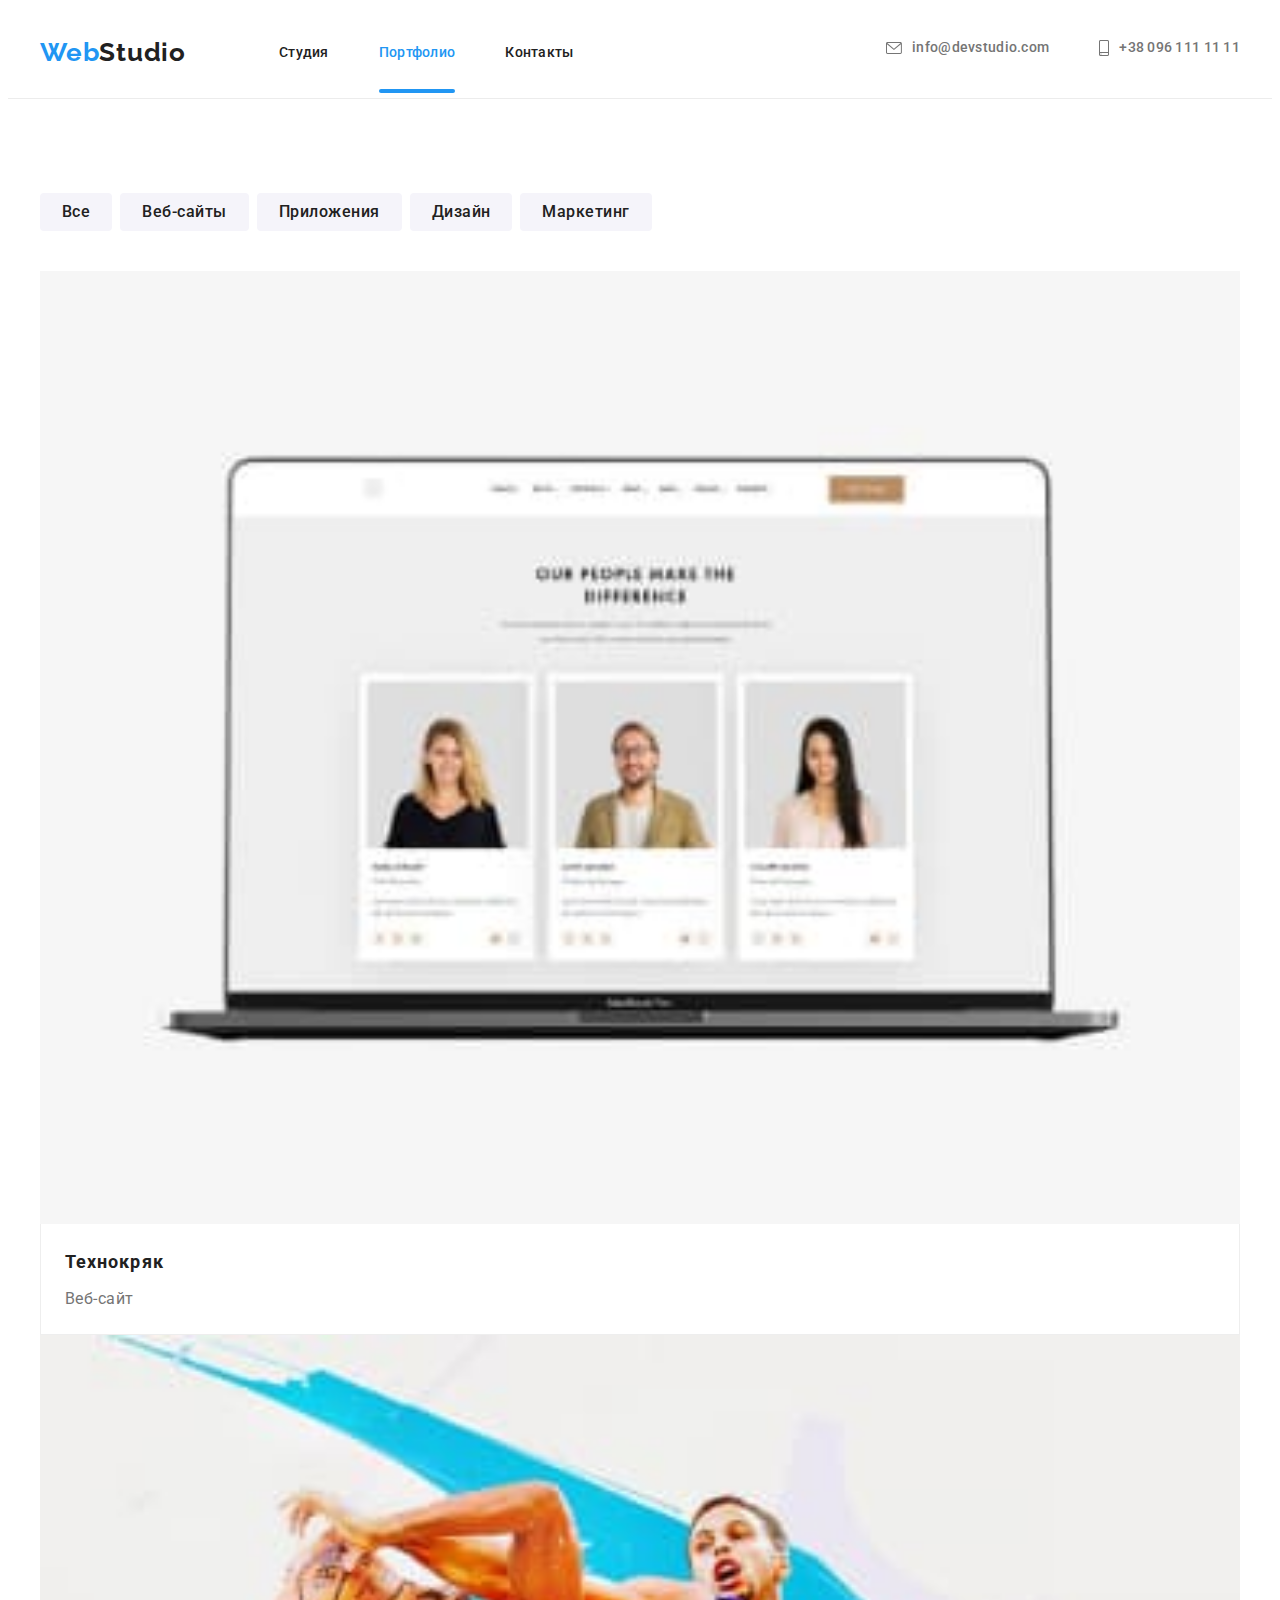
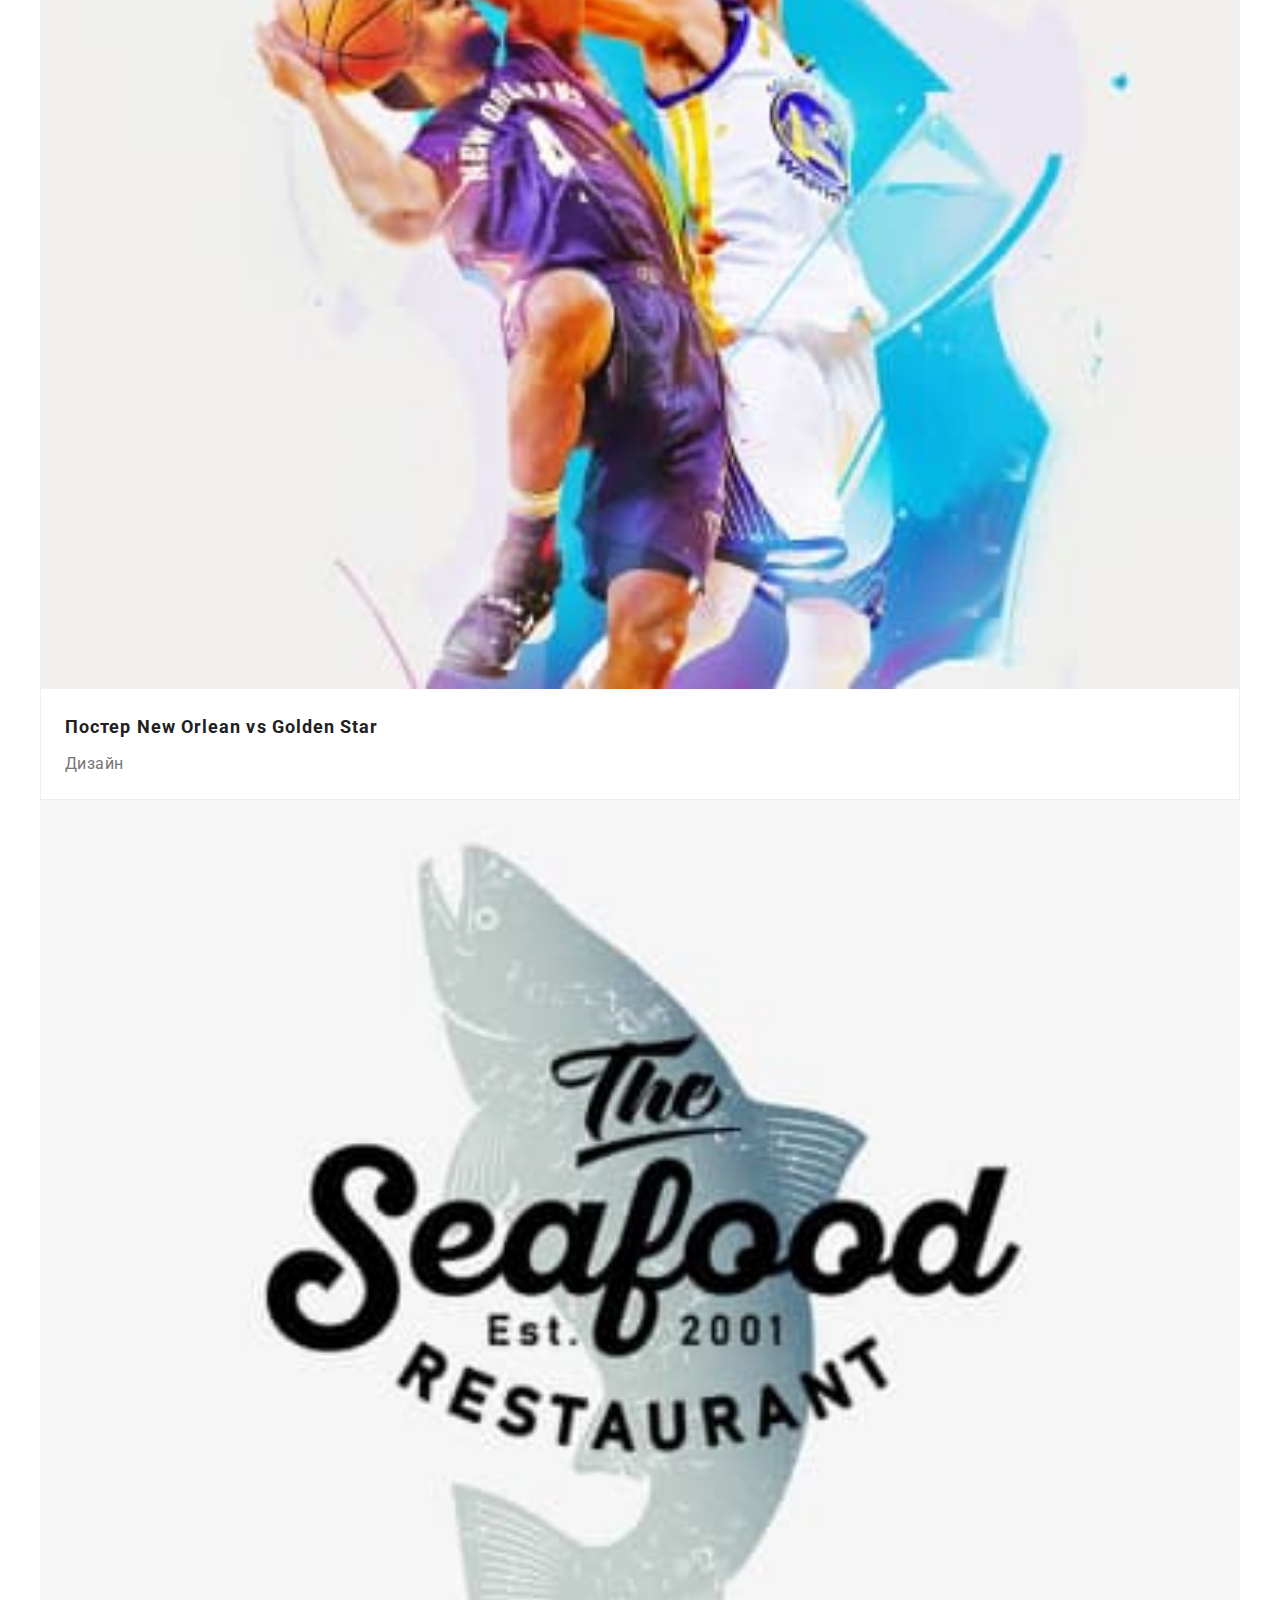
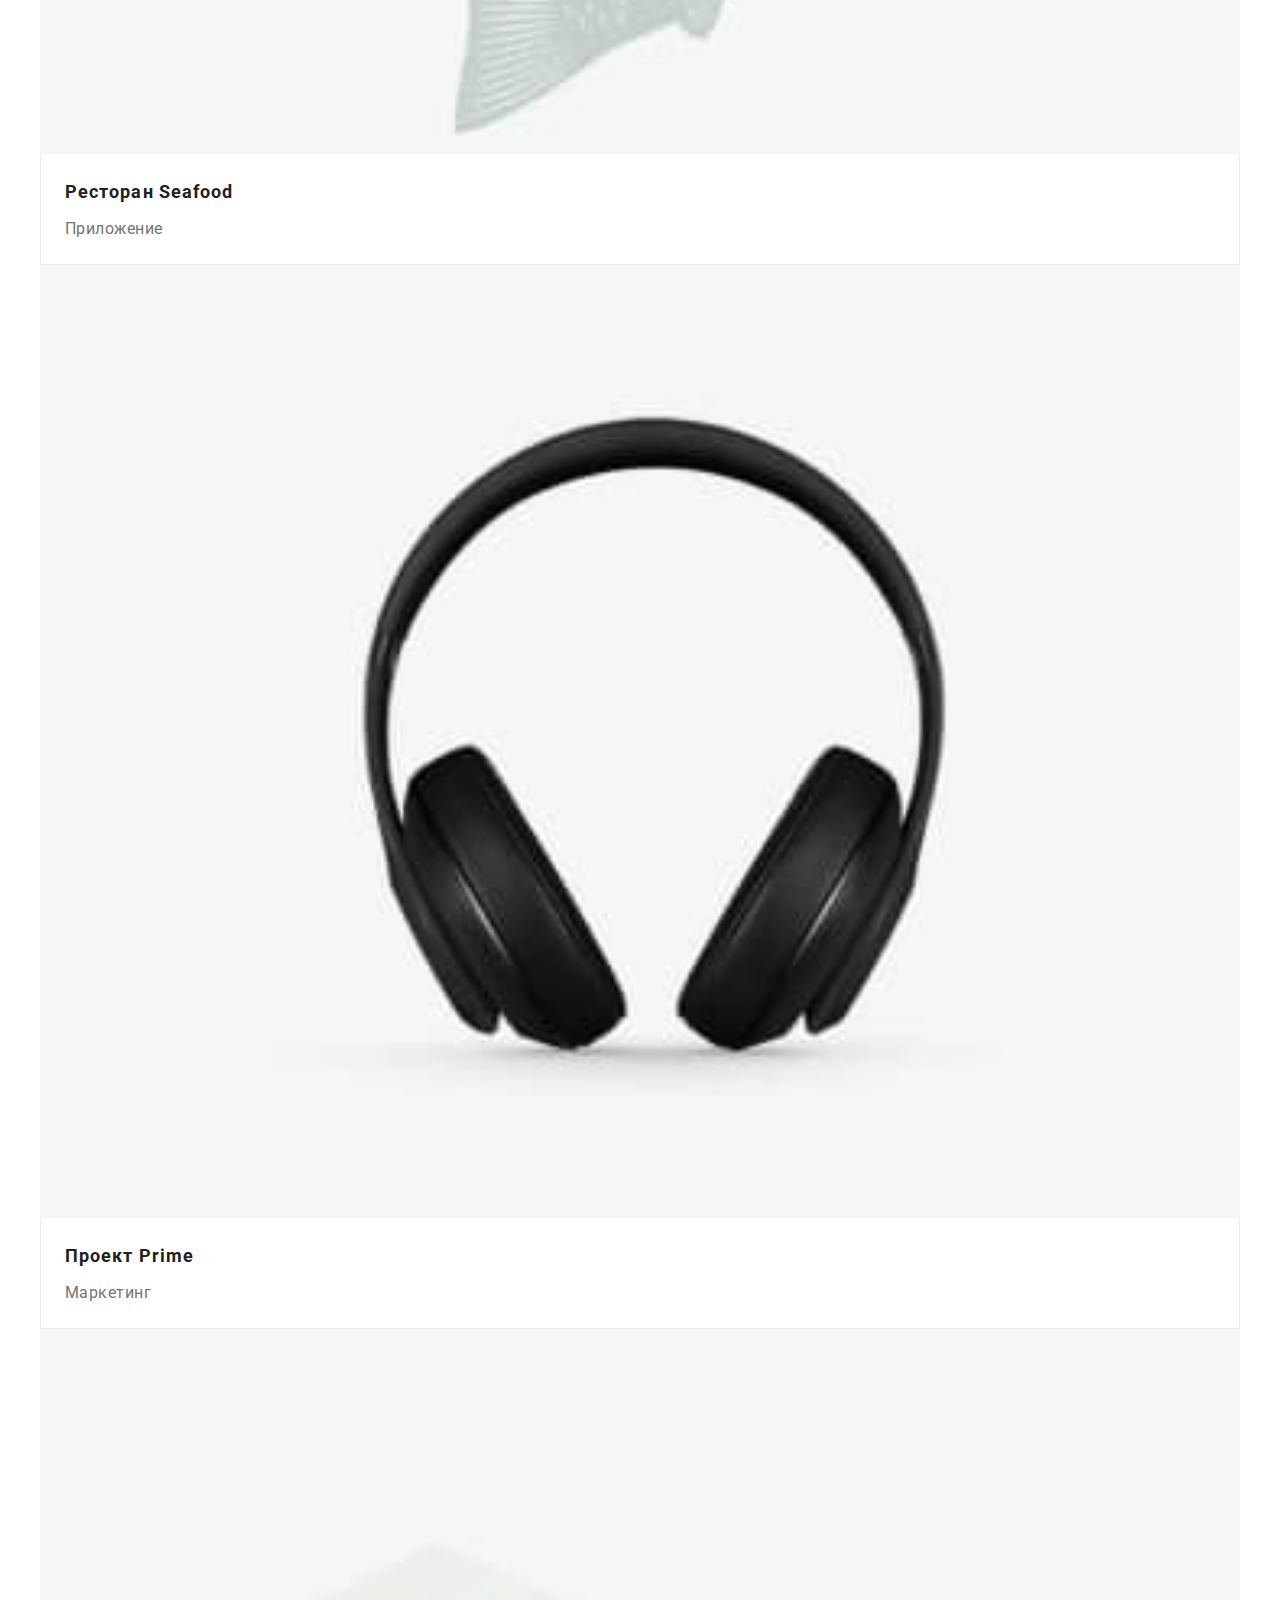
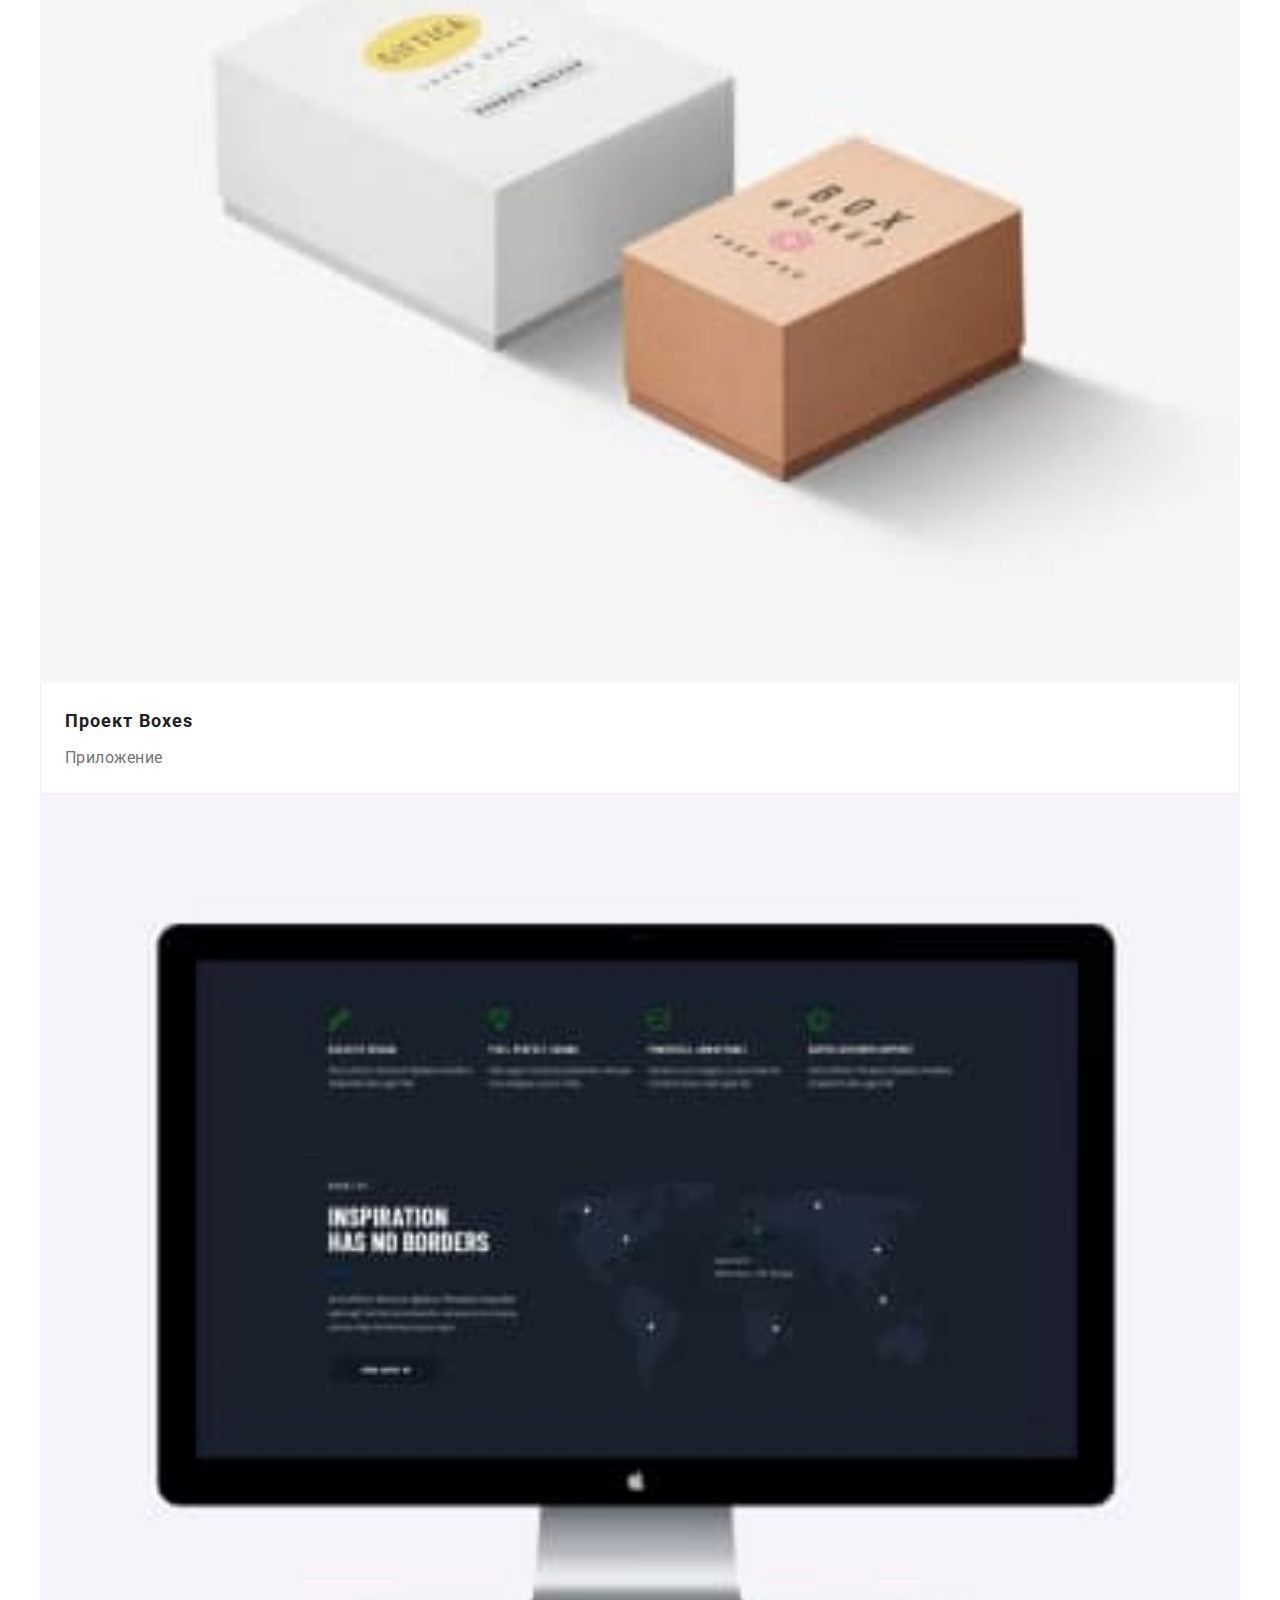
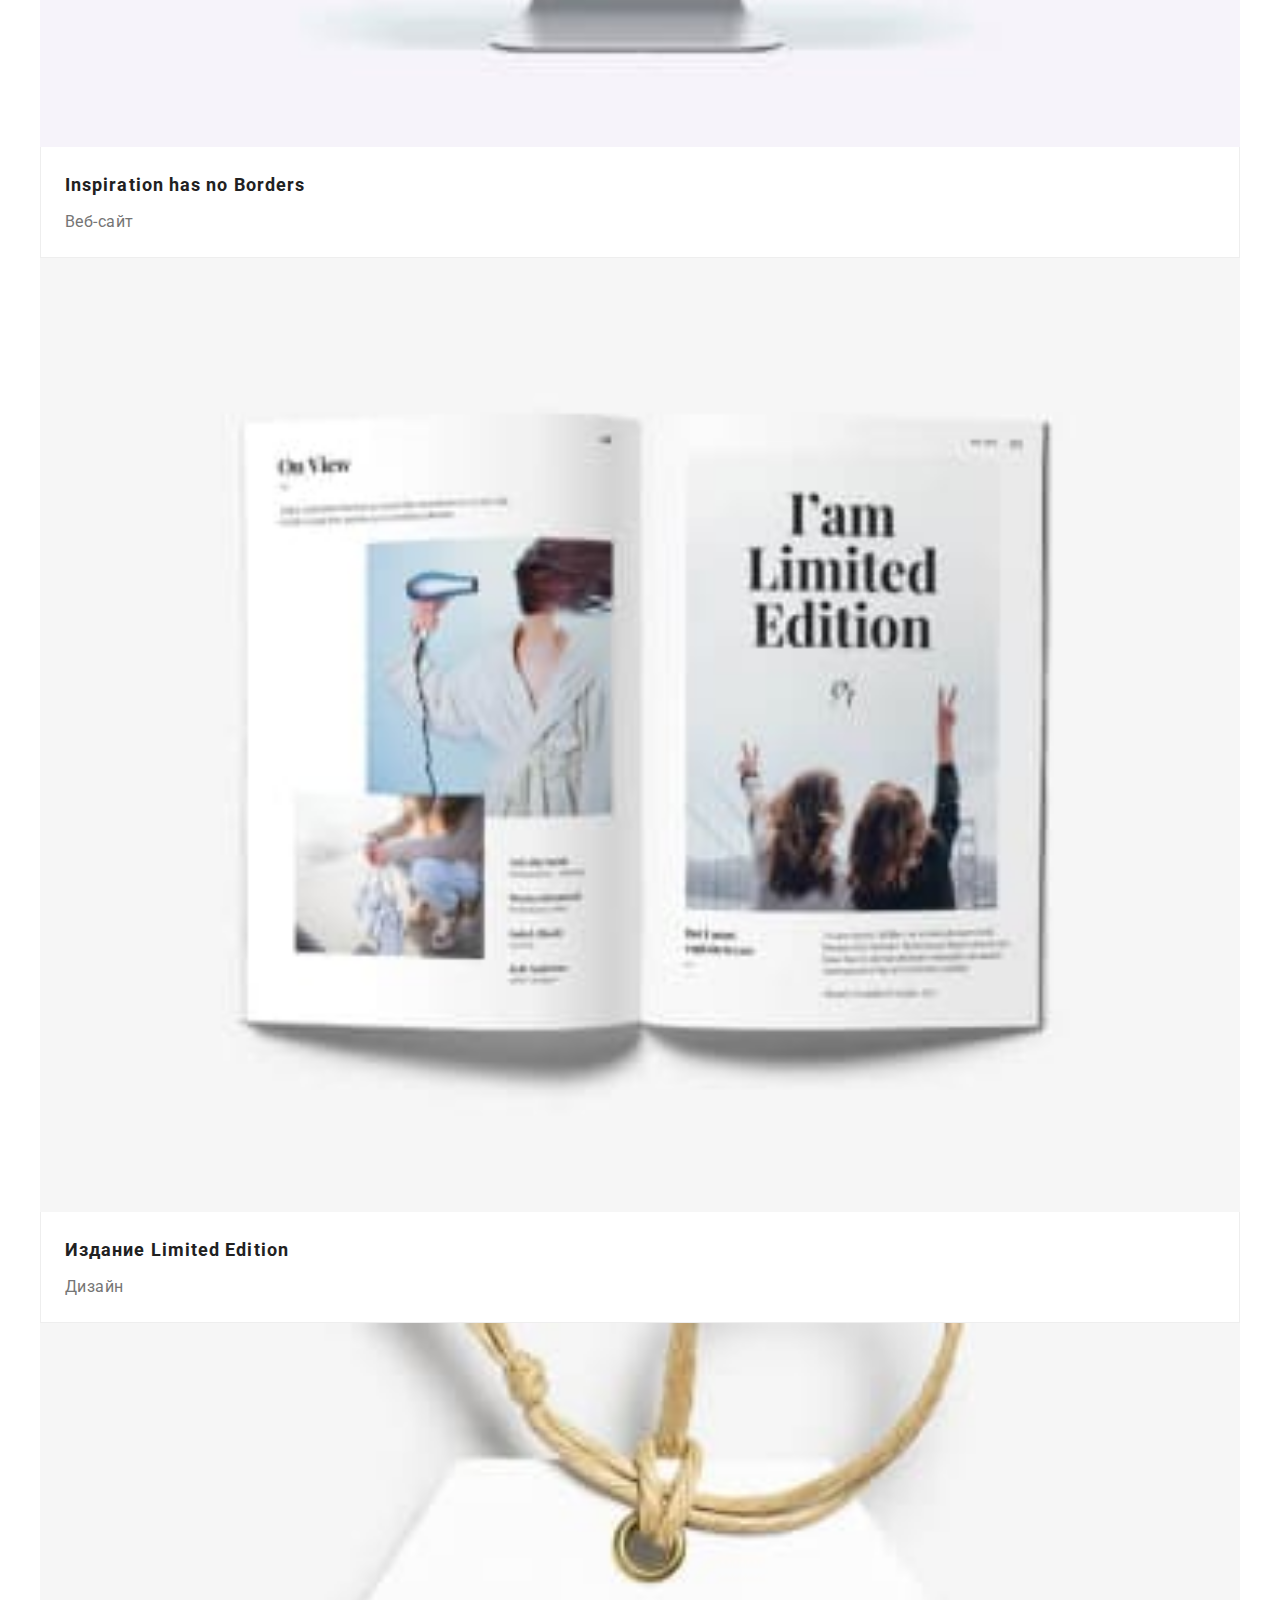
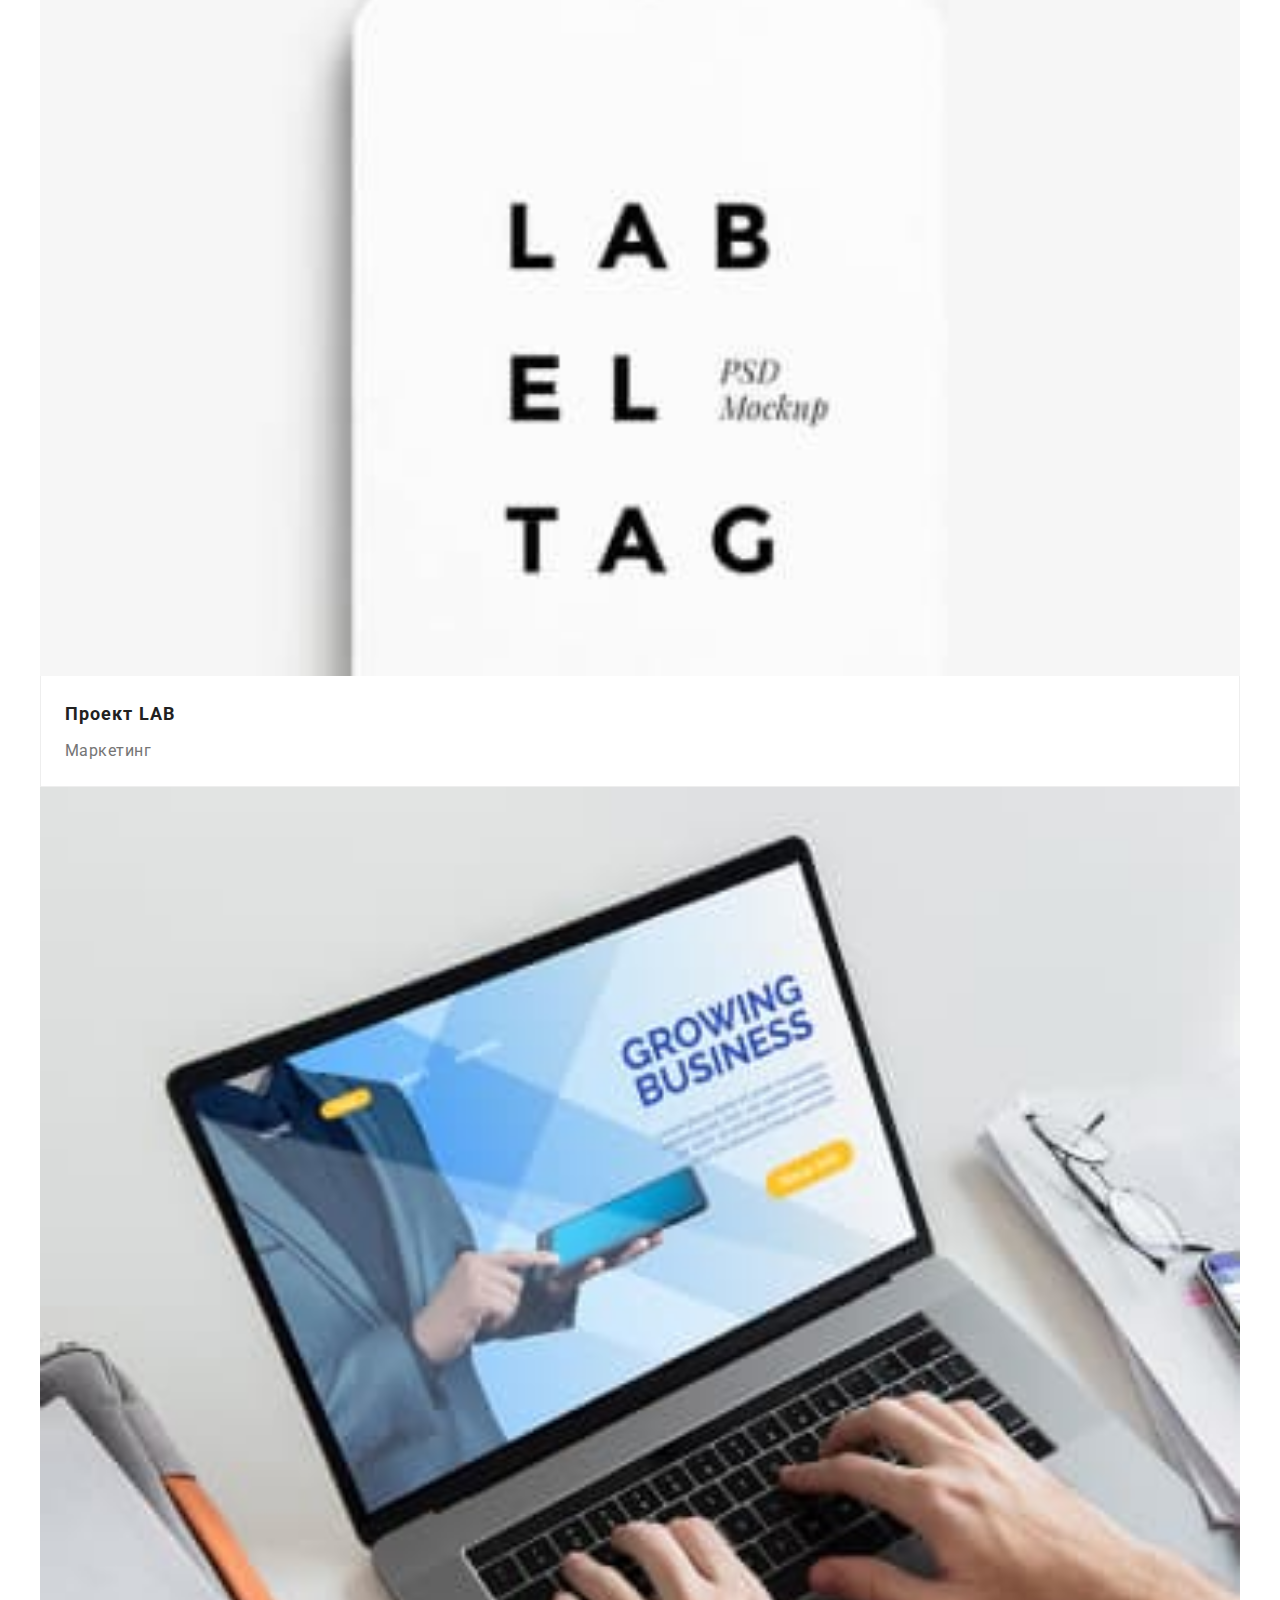
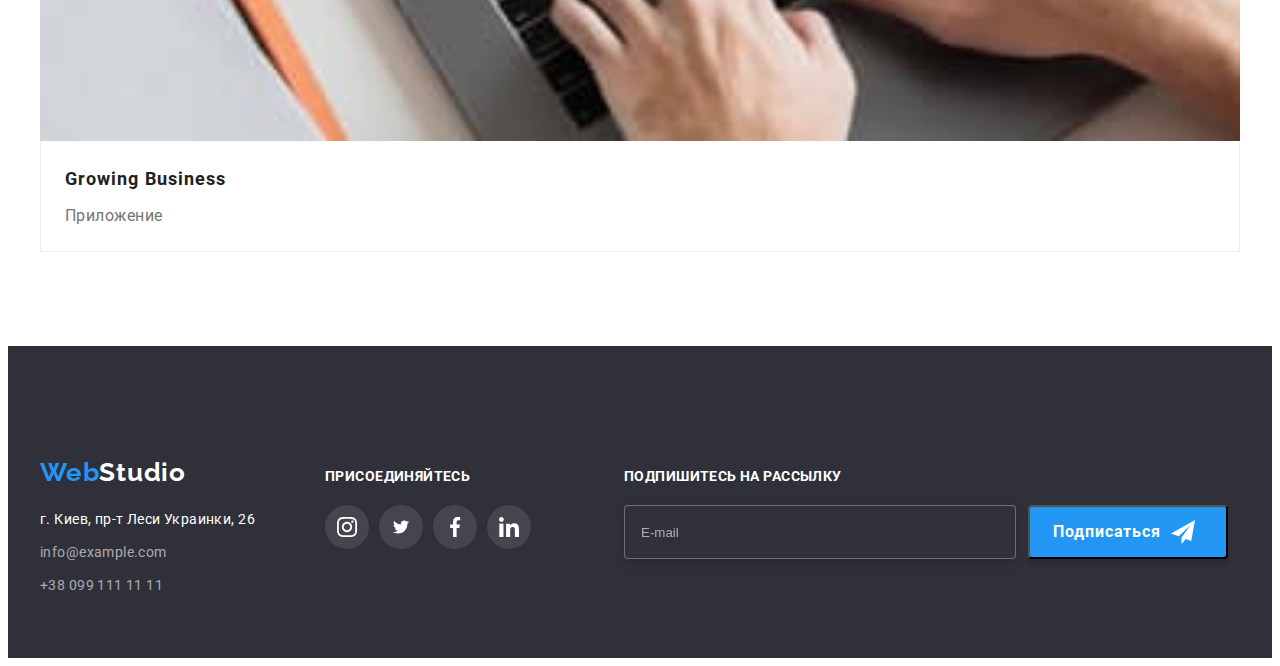
==== commit 5026a343: "Добавляет портфолио на мобильную версию" ====
--- a/portfolio.html
+++ b/portfolio.html
@@ -30,6 +30,11 @@
                 </li>
             </ul>
         </nav>
+        <button type="button" class="mobile-menu-open-button" data-menu-open>
+            <svg class="mobile-menu-open-button__icon" width="40" height="40">
+                <use href="./images/sprite.svg#burger-icon"></use>
+            </svg>
+        </button>
         <ul class="menu-address link list">
             <li class="menu-address__item">
                 <a class="menu-address__mail link list" href="mailto:info@devstudio.com">
@@ -48,6 +53,31 @@
                 </a>
             </li>
         </ul>
+    </div>
+    <div class="mobile-menu" data-menu>
+        <div class="container mobile-menu__container">
+            <button type="button" class="mobile-menu__close-btn" data-menu-close>
+                <svg class="mobile-menu__close-icon" width="40" height="40">
+                    <use href="./images/sprite.svg#icon-close"></use>
+                </svg>
+            </button>
+<ul class="mobile-menu__list list">
+<li class="mobile-menu__list-item"><a class="mobile-menu__list-link  link" href="./index.html">Студия</a></li>
+<li class="mobile-menu__list-item"><a class="mobile-menu__list-link mobile-menu__link-current link" href="./portfolio.html">Портфолио</a></li>
+<li class="mobile-menu__list-item"><a class="mobile-menu__list-link link" href="">Контакты</a></li>
+</ul>
+<ul class="mobile-menu__list-address list">
+<li class="mobile-menu__address-item"><a class="mobile-menu__link-phone link" href="">+38 096 111 11 11</a></li>
+<li class="mobile-menu__address-item"><a class="mobile-menu__link-mail link" href="">info@devstudio.com</a></li>
+</ul>
+<ul class="mobile-menu__social-list list">
+<li class="mobile-menu__social-list-item"><a class="mobile-menu__social-list-link link" href="">Instagram</a></li>
+<li class="mobile-menu__social-list-item"><a class="mobile-menu__social-list-link link" href="">Twitter</a></li>
+<li class="mobile-menu__social-list-item"><a class="mobile-menu__social-list-link link" href="">Facebook</a></li>
+<li class="mobile-menu__social-list-item"><a class="mobile-menu__social-list-link link" href="">LinkedIn</a></li>
+</ul>
+
+        </div>
     </div>
     </header>
 <main>
@@ -76,7 +106,21 @@
         <li class="portfolio-list__item">
       <a class="portfolio-list__link link" href="">
           <div class="portfolio-list__box">
-            <img src="./images/portfolio/img-0.jpg" alt="ноутбук" width="370" height="294">
+            <picture>
+                <source
+                srcset="./images/portfolio/portfolio-desktop-1.jpg 1x, ./images/portfolio/portfolio-desktop-1@2x.jpg 2x"
+                media="(min-width:1200px)"
+                >
+                <source
+                srcset="./images/portfolio/portfolio-tablet-1.jpg 1x, ./images/portfolio/portfolio-tablet-1@2x.jpg 2x"
+                media="(min-width:768px)"
+                >
+                <source
+                srcset="./images/portfolio/portfolio-mobile-1.jpg 1x, ./images/portfolio/portfolio-mobile-1@2x.jpg 2x"
+                media="(max-width:767px)"
+                >
+                <img src="" alt="ноутбук">
+            </picture>
                 <p class="portfolio__overlay portfolio__overlay-description">
                   Ресурс предлагает комплексные предложения с разным уровнем функционала и сервисов. Все это позволит посетителю получить исчерпывающие сведения о компании или частном лице.
                 </p>
@@ -90,7 +134,21 @@
         <li class="portfolio-list__item">
     <a class="portfolio-list__link link" href="">
         <div class="portfolio-list__box">
-            <img src="./images/portfolio/img-1.jpg" alt="баскетболисты" width="370" height="294">
+            <picture>
+                <source
+                srcset="./images/portfolio/portfolio-desktop-2.jpg 1x, ./images/portfolio/portfolio-desktop-2@2x.jpg 2x"
+                media="(min-width:1200px)"
+                >
+                <source
+                srcset="./images/portfolio/portfolio-tablet-2.jpg 1x, ./images/portfolio/portfolio-tablet-2@2x.jpg 2x"
+                media="(min-width:768px)"
+                >
+                <source
+                srcset="./images/portfolio/portfolio-mobile-2.jpg 1x, ./images/portfolio/portfolio-mobile-2@2x.jpg 2x"
+                media="(max-width:767px)"
+                >
+                <img src="" alt="баскетболисты">
+            </picture>
                 <p class="portfolio__overlay portfolio__overlay-description">
                   Ресурс предлагает комплексные предложения с разным уровнем функционала и сервисов. Все это позволит посетителю получить исчерпывающие сведения о компании или частном лице.
                 </p>
@@ -104,7 +162,21 @@
         <li class="portfolio-list__item">
             <a class="portfolio-list__link link" href="">
                 <div class="portfolio-list__box">
-                    <img src="./images/portfolio/img-2.jpg" alt="логотип ресторана" width="370" height="294">
+                    <picture>
+                        <source
+                        srcset="./images/portfolio/portfolio-desktop-3.jpg 1x, ./images/portfolio/portfolio-desktop-3@2x.jpg 2x"
+                        media="(min-width:1200px)"
+                        >
+                        <source
+                        srcset="./images/portfolio/portfolio-tablet-3.jpg 1x, ./images/portfolio/portfolio-tablet-3@2x.jpg 2x"
+                        media="(min-width:768px)"
+                        >
+                        <source
+                        srcset="./images/portfolio/portfolio-mobile-3.jpg 1x, ./images/portfolio/portfolio-mobile-3@2x.jpg 2x"
+                        media="(max-width:767px)"
+                        >
+                        <img src="" alt="логотип ресторана">
+                    </picture>
                         <p class="portfolio__overlay portfolio__overlay-description">
                           Ресурс предлагает комплексные предложения с разным уровнем функционала и сервисов. Все это позволит посетителю получить исчерпывающие сведения о компании или частном лице.
                         </p>
@@ -117,7 +189,21 @@
         <li class="portfolio-list__item">
             <a class="portfolio-list__link link" href="">
                 <div class="portfolio-list__box">
-                    <img src="./images/portfolio/img-3.jpg" alt="наушники" width="370" height="294">
+                    <picture>
+                        <source
+                        srcset="./images/portfolio/portfolio-desktop-4.jpg 1x, ./images/portfolio/portfolio-desktop-4@2x.jpg 2x"
+                        media="(min-width:1200px)"
+                        >
+                        <source
+                        srcset="./images/portfolio/portfolio-tablet-4.jpg 1x, ./images/portfolio/portfolio-tablet-4@2x.jpg 2x"
+                        media="(min-width:768px)"
+                        >
+                        <source
+                        srcset="./images/portfolio/portfolio-mobile-4.jpg 1x, ./images/portfolio/portfolio-mobile-4@2x.jpg 2x"
+                        media="(max-width:767px)"
+                        >
+                        <img src="" alt="наушники">
+                    </picture>
                         <p class="portfolio__overlay portfolio__overlay-description">
                           Ресурс предлагает комплексные предложения с разным уровнем функционала и сервисов. Все это позволит посетителю получить исчерпывающие сведения о компании или частном лице.
                         </p>
@@ -131,7 +217,21 @@
         <li class="portfolio-list__item">
             <a class="portfolio-list__link link" href="">
                 <div class="portfolio-list__box">
-                    <img src="./images/portfolio/img-4.jpg" alt="коробки" width="370" height="294">
+                    <picture>
+                        <source
+                        srcset="./images/portfolio/portfolio-desktop-5.jpg 1x, ./images/portfolio/portfolio-desktop-5@2x.jpg 2x"
+                        media="(min-width:1200px)"
+                        >
+                        <source
+                        srcset="./images/portfolio/portfolio-tablet-5.jpg 1x, ./images/portfolio/portfolio-tablet-5@2x.jpg 2x"
+                        media="(min-width:768px)"
+                        >
+                        <source
+                        srcset="./images/portfolio/portfolio-mobile-5.jpg 1x, ./images/portfolio/portfolio-mobile-5@2x.jpg 2x"
+                        media="(max-width:767px)"
+                        >
+                        <img src="" alt="коробки">
+                    </picture>
                         <p class="portfolio__overlay portfolio__overlay-description">
                           Ресурс предлагает комплексные предложения с разным уровнем функционала и сервисов. Все это позволит посетителю получить исчерпывающие сведения о компании или частном лице.
                         </p>
@@ -145,7 +245,21 @@
         <li class="portfolio-list__item">
             <a class="portfolio-list__link link" href="">
                 <div class="portfolio-list__box">
-                    <img src="./images/portfolio/img-5.jpg" alt="imac" width="370" height="294">
+                    <picture>
+                        <source
+                        srcset="./images/portfolio/portfolio-desktop-6.jpg 1x, ./images/portfolio/portfolio-desktop-6@2x.jpg 2x"
+                        media="(min-width:1200px)"
+                        >
+                        <source
+                        srcset="./images/portfolio/portfolio-tablet-6.jpg 1x, ./images/portfolio/portfolio-tablet-6@2x.jpg 2x"
+                        media="(min-width:768px)"
+                        >
+                        <source
+                        srcset="./images/portfolio/portfolio-mobile-6.jpg 1x, ./images/portfolio/portfolio-mobile-6@2x.jpg 2x"
+                        media="(max-width:767px)"
+                        >
+                        <img src="" alt="imac">
+                    </picture>
                         <p class="portfolio__overlay portfolio__overlay-description">
                           Ресурс предлагает комплексные предложения с разным уровнем функционала и сервисов. Все это позволит посетителю получить исчерпывающие сведения о компании или частном лице.
                         </p>
@@ -159,7 +273,21 @@
         <li class="portfolio-list__item">
             <a class="portfolio-list__link link" href="">
                 <div class="portfolio-list__box">
-                    <img src="./images/portfolio/img-6.jpg" alt="журнал" width="370" height="294">
+                    <picture>
+                        <source
+                        srcset="./images/portfolio/portfolio-desktop-7.jpg 1x, ./images/portfolio/portfolio-desktop-7@2x.jpg 2x"
+                        media="(min-width:1200px)"
+                        >
+                        <source
+                        srcset="./images/portfolio/portfolio-tablet-7.jpg 1x, ./images/portfolio/portfolio-tablet-7@2x.jpg 2x"
+                        media="(min-width:768px)"
+                        >
+                        <source
+                        srcset="./images/portfolio/portfolio-mobile-7.jpg 1x, ./images/portfolio/portfolio-mobile-7@2x.jpg 2x"
+                        media="(max-width:767px)"
+                        >
+                        <img src="" alt="журнал">
+                    </picture>
                         <p class="portfolio__overlay portfolio__overlay-description">
                           Ресурс предлагает комплексные предложения с разным уровнем функционала и сервисов. Все это позволит посетителю получить исчерпывающие сведения о компании или частном лице.
                         </p>
@@ -173,7 +301,21 @@
         <li class="portfolio-list__item">
             <a class="portfolio-list__link link" href="">
                 <div class="portfolio-list__box">
-                    <img src="./images/portfolio/img-7.jpg" alt="этикетка" width="370" height="294">
+                    <picture>
+                        <source
+                        srcset="./images/portfolio/portfolio-desktop-8.jpg 1x, ./images/portfolio/portfolio-desktop-8@2x.jpg 2x"
+                        media="(min-width:1200px)"
+                        >
+                        <source
+                        srcset="./images/portfolio/portfolio-tablet-8.jpg 1x, ./images/portfolio/portfolio-tablet-8@2x.jpg 2x"
+                        media="(min-width:768px)"
+                        >
+                        <source
+                        srcset="./images/portfolio/portfolio-mobile-8.jpg 1x, ./images/portfolio/portfolio-mobile-8@2x.jpg 2x"
+                        media="(max-width:767px)"
+                        >
+                        <img src="" alt="этикетка">
+                    </picture>
                         <p class="portfolio__overlay portfolio__overlay-description">
                           Ресурс предлагает комплексные предложения с разным уровнем функционала и сервисов. Все это позволит посетителю получить исчерпывающие сведения о компании или частном лице.
                         </p>
@@ -187,7 +329,21 @@
         <li class="portfolio-list__item">
             <a class="portfolio-list__link link" href="">
                 <div class="portfolio-list__box">
-                    <img src="./images/portfolio/img-8.jpg" alt="ноутбук" width="370" height="294">
+                    <picture>
+                        <source
+                        srcset="./images/portfolio/portfolio-desktop-9.jpg 1x, ./images/portfolio/portfolio-desktop-9@2x.jpg 2x"
+                        media="(min-width:1200px)"
+                        >
+                        <source
+                        srcset="./images/portfolio/portfolio-tablet-9.jpg 1x, ./images/portfolio/portfolio-tablet-9@2x.jpg 2x"
+                        media="(min-width:768px)"
+                        >
+                        <source
+                        srcset="./images/portfolio/portfolio-mobile-9.jpg 1x, ./images/portfolio/portfolio-mobile-9@2x.jpg 2x"
+                        media="(max-width:767px)"
+                        >
+                        <img src="" alt="ноутбук">
+                    </picture>
                         <p class="portfolio__overlay portfolio__overlay-description">
                           Ресурс предлагает комплексные предложения с разным уровнем функционала и сервисов. Все это позволит посетителю получить исчерпывающие сведения о компании или частном лице.
                         </p>
@@ -266,6 +422,7 @@
 </form>
     </div>
 </footer>
+<script src="./js/mobile-menu.js"></script>
 </body>
 </html>
 
--- a/css/main.min.css
+++ b/css/main.min.css
@@ -1 +1 @@
-:root{--main-color: #212121;--accent-color: #2196F3;--main-font:"Roboto", sans-serif;--secondary-font: "Raleway", sans-serif;--header-background-color: #FFFFFF;--accent-background: #2F303A}.visually-hidden{position:absolute;width:1px;height:1px;margin:-1px;border:0;padding:0;white-space:nowrap;clip-path:inset(100%);clip:rect(0 0 0 0);overflow:hidden}h1,h2,h3,h4,h5,h6,p{margin-top:0;margin-bottom:0}ul,ol{margin-top:0;margin-bottom:0;padding-left:0}img{display:block}a{display:block}.link{text-decoration:none}.list{list-style:none}body{font-family:var(--main-font);color:var(--main-color)}.container{width:100%;padding-left:15px;padding-right:15px}@media screen and (min-width: 480px){.container{width:480px;margin:0 auto}}.section{padding-top:94px;padding-bottom:94px}.modal-button{min-width:200px;font-family:inherit;font-weight:700;font-size:16px;line-height:1.87;display:flex;align-items:center;text-align:center;letter-spacing:.06em;cursor:pointer;background-color:var(--accent-color);color:#fff;box-shadow:0px 4px 4px rgba(0,0,0,.15);border-radius:4px;padding:10px 32px;margin-right:auto;margin-left:auto;transition:background-color 250ms cubic-bezier(0.4, 0, 0.2, 1)}.modal-button:hover,.modal-button:focus{background-color:#188ce8}.logo{font-family:var(--secondary-font);font-weight:700;font-size:26px;line-height:1.19;letter-spacing:.03em;color:#2196f3}.logo-header{margin-right:93px;padding-top:24px;padding-bottom:25px}.logo-footer{font-family:var(--secondary-font);font-style:normal;font-weight:700;font-size:26px;line-height:1.19;letter-spacing:.03em;color:#2196f3}.logo_theme_light{color:#212121}.logo_theme_dark{color:#fff}.backdrop{position:fixed;top:0;left:0;width:100vw;height:100vh;background:rgba(0,0,0,.2);transition:opacity 500ms linear,visibility 500ms linear}.backdrop.is-hidden{opacity:0;visibility:hidden;pointer-events:none}.modal{position:absolute;top:50%;left:50%;transform:translate(-50%, -50%);width:528px;height:580px;background-color:#fff;box-shadow:0px 1px 3px rgba(0,0,0,.12),0px 1px 1px rgba(0,0,0,.14),0px 2px 1px rgba(0,0,0,.2);border-radius:4px;padding:40px}.modal-close-button{position:absolute;top:8px;right:8px;display:flex;justify-content:center;align-items:center;width:30px;height:30px;background-color:#fff;border-radius:50%;border:1px solid rgba(0,0,0,.1);cursor:pointer;padding:0}.modal-close-button__icon{transition:fill 250ms cubic-bezier(0.4, 0, 0.2, 1)}.modal-close-button:hover .modal-close-button__icon,.modal-close-button:focus .modal-close-button__icon{fill:var(--accent-color)}.contact-form{display:flex;flex-direction:column}.contact-form__action{font-family:var(--main-font);font-weight:700;font-size:20px;line-height:1.15;text-align:center;letter-spacing:.03em;margin-bottom:12px;color:#212121}.contact-form__input-wrapper{position:relative;display:flex;flex-direction:column;margin-bottom:10px}.contact-form__label{font-family:var(--main-font);font-weight:400;font-size:12px;line-height:1.17;letter-spacing:.01em;margin-bottom:4px;color:#757575}.contact-form__input{width:100%;height:40px;padding-left:42px;border:1px solid rgba(33,33,33,.2);border-radius:4px;transition:border-color 250ms cubic-bezier(0.4, 0, 0.2, 1)}.contact-form__input:focus{outline:none;border-color:var(--accent-color)}.contact-form__input-icon{position:absolute;display:inline-block;top:50%;left:12px;transition:fill 250ms cubic-bezier(0.4, 0, 0.2, 1)}.contact-form__input:focus+.contact-form__input-icon{fill:var(--accent-color)}.contact-form__message{width:100%;height:120px;border:1px solid rgba(33,33,33,.2);border-radius:4px;padding:12px 16px;resize:none;transition:border-color 250ms cubic-bezier(0.4, 0, 0.2, 1)}.contact-form__message:focus{outline:none;border-color:var(--accent-color)}.contact-form__message::placeholder{color:rgba(117,117,117,.5)}.contact-form__checkbox{color:#fff}.contact-form__checkbox-label{display:flex;justify-content:center;align-items:center;font-family:var(--main-font);font-weight:400;font-size:14px;line-height:1.71;margin-top:20px;letter-spacing:.03em;color:#757575}.contact-form__checkbox-label::before{display:block;width:16px;height:15px;border:2px solid #212121;border-radius:2px;cursor:pointer;content:"";margin-right:7px}.contact-form__checkbox:checked+.contact-form__checkbox-label::before{background-color:var(--accent-color);background-image:url(../images/checkbox/check.svg);background-repeat:no-repeat;background-position:center;border-color:var(--accent-color)}.contact-form__checkbox:focus+.contact-form__checkbox-label::before{border-color:var(--accent-color)}.contact-form-checkbox-link{color:var(--accent-color)}.contact-form__button{align-self:center;width:200px;padding:10px 55px;margin-top:30px;background-color:var(--accent-color);box-shadow:0px 4px 4px rgba(0,0,0,.15);border-radius:4px;font-family:var(--main-font);font-weight:700;font-size:16px;line-height:1.88;letter-spacing:.06em;color:#fff;cursor:pointer}.contact-form__button:hover,.contact-form__button:focus{background-color:#188ce8}.hero{max-width:1600px;height:600px;margin-left:auto;margin-right:auto;background-image:linear-gradient(rgba(47, 48, 58, 0.4), rgba(47, 48, 58, 0.4)),url("../images/hero/hero-background.jpg");background-size:cover;background-repeat:no-repeat;background-color:var(--accent-background);padding-top:200px;padding-bottom:200px}.hero__title{max-width:696px;min-height:120px;font-weight:900;font-size:44px;line-height:1.36;text-align:center;letter-spacing:.06em;text-transform:uppercase;color:#fff;margin-right:auto;margin-left:auto;margin-bottom:40px}.advantages{padding-bottom:0}.advantages-list{display:flex;flex:wrap;margin-top:-30px;margin-left:-30px}.advantages-list__container{width:270px;height:120px;display:flex;align-items:center;justify-content:center;margin-bottom:30px;background-color:#f5f4fa}.advantages-list__item{flex-basis:calc((100% - 120px)/4);margin-top:30px;margin-left:30px;min-width:270px}.advantages-list__subtitle{margin-bottom:10px}.advantages-list__subtitle{font-weight:700;font-size:14px;line-height:1.14;letter-spacing:.03em;text-transform:uppercase}.advantages-list__description{font-weight:400;font-size:14px;line-height:1.71;letter-spacing:.03em;color:#757575}.services__title{font-weight:700;font-size:36px;line-height:1.16;text-align:center;letter-spacing:.03em}.services__title{margin-bottom:50px}.services-list{display:flex;flex-wrap:wrap;margin-left:-30px;margin-top:-30px}.services-list__item{position:relative;flex-basis:calc((100% - 90px)/3);margin-left:30px;margin-top:30px}.services-list__description{width:100%;position:absolute;bottom:0;left:0;padding-top:27px;padding-bottom:27px;font-family:var(--main-font);font-weight:700;font-size:14px;line-height:1.14;text-align:center;letter-spacing:.03em;text-transform:uppercase;color:#fff;background:rgba(47,48,58,.8)}.our-team__title{margin-bottom:50px}.our-team-list{display:flex;flex-wrap:wrap;margin-left:-30px;margin-top:-30px}.our-team-list__item{flex-basis:calc((100% - 120px)/4);margin-left:30px;margin-top:30px}.our-team-list__content-wrapper{padding-top:30px;padding-bottom:30px;padding-left:32px;padding-right:32px;background:#fff;box-shadow:0px 1px 3px rgba(0,0,0,.12),0px 1px 1px rgba(0,0,0,.14),0px 2px 1px rgba(0,0,0,.2);border-radius:0px 0px 4px 4px}.our-team{background-color:#f5f4fa}.our-team__title{font-weight:700;font-size:36px;line-height:1.17;text-align:center;letter-spacing:.03em}.our-team-list__subtitle{margin-bottom:10px;font-weight:500;font-size:16px;line-height:1.19;text-align:center;letter-spacing:.03em}.our-team-list__description{font-weight:400;font-size:16px;line-height:1.19;text-align:center;letter-spacing:.03em;color:#757575;margin-bottom:16px}.social-list{display:flex;justify-content:center}.social-list__link{display:flex;align-items:center;justify-content:center;width:44px;height:44px;background-color:#fff;border-radius:50%;transition:background-color 250ms cubic-bezier(0.4, 0, 0.2, 1)}.social-list__link:hover,.social-list__link:focus{background-color:var(--accent-color)}.social-list__item:not(:last-child){margin-right:10px}.social-list__icon{fill:#afb1b8;transition:fill 250ms cubic-bezier(0.4, 0, 0.2, 1)}.social-list__link:hover .social-list__icon,.social-list__link:focus .social-list__icon{fill:#fff}.our-clients__title{font-family:var(--main-font);font-style:normal;font-weight:700;font-size:36px;line-height:42px;text-align:center;letter-spacing:.03em;color:var(--main-color);margin-bottom:50px}.our-clients-list{display:flex;justify-content:center;align-items:center}.our-clients-list__link{display:flex;justify-content:center;align-items:center;width:170px;height:92px;border:1px solid #afb1b8;border-radius:4px;transition:border-color 250ms cubic-bezier(0.4, 0, 0.2, 1)}.our-clients-list__link:hover,.our-clients-list__link:focus{border-color:var(--accent-color)}.our-clients-list__item:not(:last-child){margin-right:30px}.our-client-list__icon{fill:#afb1b8;transition:fill 250ms cubic-bezier(0.4, 0, 0.2, 1)}.our-clients-list__link:hover .our-client-list__icon,.our-clients-list__link:focus .our-client-list__icon{fill:var(--accent-color)}.footer{background-color:var(--accent-background);padding-top:60px;padding-bottom:60px}.footer-list{margin-top:20px}.footer-list__item:not(:last-child){margin-bottom:9px}.footer-list__address{font-style:normal;font-weight:400;font-size:14px;line-height:1.71;letter-spacing:.03em;color:#fff;transition:color 250ms cubic-bezier(0.4, 0, 0.2, 1)}.footer-list__address:hover,.footer-list__address:focus{color:var(--accent-color)}.footer-list__link{font-style:normal;font-weight:400;font-size:14px;line-height:1.71;letter-spacing:.03em;color:rgba(255,255,255,.6);transition:color 250ms cubic-bezier(0.4, 0, 0.2, 1)}.footer-list__link:hover,.footer-list__link:focus{color:var(--accent-color)}.footer-container{display:flex;align-items:baseline}.footer-join{margin-left:70px}.footer-join-list{display:flex;justify-content:center}.footer-join__title{font-family:var(--main-font);font-weight:700;font-size:14px;line-height:16px;letter-spacing:.03em;text-transform:uppercase;color:#fff;margin-bottom:20px}.footer-join-list__item:not(:last-child){margin-right:10px}.footer-join-list__link{width:44px;height:44px;background-color:rgba(255,255,255,.1);border-radius:50%;display:flex;justify-content:center;align-items:center;transition:background-color 250ms cubic-bezier(0.4, 0, 0.2, 1)}.footer-join-list__link:hover,.footer-join-list__link:focus{background-color:var(--accent-color)}.footer-join-list__icon{fill:#fff;transition:fill 250ms cubic-bezier(0.4, 0, 0.2, 1)}.footer-join-list__link:hover .footer-join-list__icon,.footer-join-list__link:focus .footer-join-list__icon{fill:#fff}.footer-mailing{margin-left:93px}.footer-mailing__action{font-family:var(--main-font);font-weight:700;font-size:14px;line-height:1.14;letter-spacing:.03em;text-transform:uppercase;color:#fff}.footer-mailing-form{display:flex;margin-top:20px}.footer-mailing__input{min-width:358px;padding:15px 16px;background-color:var(--accent-background);border:1px solid rgba(255,255,255,.3);filter:drop-shadow(0px 4px 4px rgba(0, 0, 0, 0.15));border-radius:4px;color:#fff}.footer-mailing__input::placeholder{color:rgba(255,255,255,.6)}.footer-mailing__button{display:flex;align-items:center;justify-content:center;margin-left:12px;min-width:200px;padding-top:10px;padding-bottom:10px;background-color:var(--accent-color);box-shadow:0px 4px 4px rgba(0,0,0,.15);border-radius:4px;cursor:pointer;font-family:var(--main-font);font-weight:700;font-size:16px;line-height:1.88;text-align:center;letter-spacing:.06em;color:#fff}.footer-mailing__icon{margin-left:10px}.filter-portfolio-list{display:flex;justify-content:center;margin-bottom:50px}.filter-portfolio-list:active{color:var(--accent-color)}.filter-portfolio-list__item:not(:last-child){margin-right:8px}.filter-portfolio-list__button{font-family:inherit;font-weight:500;font-size:16px;line-height:1.62;text-align:center;letter-spacing:.03em;cursor:pointer;color:inherit;background-color:#f5f4fa;border-radius:4px;border:none;padding:6px 22px;transition:color 250ms cubic-bezier(0.4, 0, 0.2, 1),background-color 250ms cubic-bezier(0.4, 0, 0.2, 1),box-shadow 250ms cubic-bezier(0.4, 0, 0.2, 1)}.filter-portfolio-list__button:hover,.filter-portfolio-list__button:focus{color:#fff;background-color:var(--accent-color);box-shadow:0px 3px 1px rgba(0,0,0,.1),0px 1px 2px rgba(0,0,0,.08),0px 2px 2px rgba(0,0,0,.12)}.portfolio-list{display:flex;flex-wrap:wrap;margin-left:-30px;margin-top:-30px}.portfolio-list__item{flex-basis:calc((100% - 90px)/3);margin-left:30px;margin-top:30px}.portfolio-list__wrapper{padding:20px 24px;background:#fff;border:1px solid #eee;border-top:0px}.portfolio__subtitle{margin-bottom:4px;font-family:inherit;font-weight:700;font-size:18px;line-height:2;letter-spacing:.06em;color:inherit}.portfolio__description{font-size:16px;line-height:1.88;letter-spacing:.03em;color:#757575}.portfolio-list__link{font-family:inherit;color:inherit}.portfolio-list__link:hover,.portfolio-list__link:focus{box-shadow:0px 1px 1px rgba(0,0,0,.12),0px 4px 4px rgba(0,0,0,.06),1px 4px 6px rgba(0,0,0,.16)}.portfolio-list__box{position:relative;overflow:hidden}.portfolio__overlay{position:absolute;display:flex;justify-content:center;align-items:center;top:0;left:0;width:100%;height:100%;background:rgba(33,150,243,.9);padding-left:24px;padding-right:24px;transform:translateY(100%);transition:opacity 250ms cubic-bezier(0.4, 0, 0.2, 1),transform 250ms cubic-bezier(0.4, 0, 0.2, 1)}.portfolio-list__link:hover .portfolio__overlay{opacity:1;transform:translateY(0)}.portfolio__overlay-description{font-family:var(--main-font);font-weight:400;font-size:18px;line-height:1.56;padding:63px 24px;letter-spacing:.03em;color:#fff}/*# sourceMappingURL=main.min.css.map */+:root{--main-color: #212121;--accent-color: #2196F3;--main-font:"Roboto", sans-serif;--secondary-font: "Raleway", sans-serif;--header-background-color: #FFFFFF;--accent-background: #2F303A}.visually-hidden{position:absolute;width:1px;height:1px;margin:-1px;border:0;padding:0;white-space:nowrap;clip-path:inset(100%);clip:rect(0 0 0 0);overflow:hidden}h1,h2,h3,h4,h5,h6,p{margin-top:0;margin-bottom:0}ul,ol{margin-top:0;margin-bottom:0;padding-left:0}img{display:block}a{display:block}.link{text-decoration:none}.list{list-style:none}body{font-family:var(--main-font);color:var(--main-color)}img{display:block;width:100%;height:auto}.container{width:100%;padding-left:15px;padding-right:15px}@media screen and (min-width: 480px){.container{width:480px;margin-left:auto;margin-right:auto}}@media screen and (min-width: 768px){.container{width:768px}}@media screen and (min-width: 1200px){.container{width:1200px}}@media screen and (max-width: 767px){.section{padding-top:60px;padding-bottom:60px}}@media screen and (min-width: 768px){.section{padding-top:94px;padding-bottom:94px}}@media screen and (max-width: 767px){.mobile-menu{position:fixed;left:0;top:0;width:100%;height:100%;opacity:0;visibility:hidden;pointer-events:none;background-color:#fff;box-shadow:0px 4px 8px rgba(0,0,0,.04),0px 2px 4px rgba(0,0,0,.08),0px 1px 3px rgba(0,0,0,.16);transition:opacity 250ms cubic-bezier(0.4, 0, 0.2, 1),visibility 250ms cubic-bezier(0.4, 0, 0.2, 1)}.mobile-menu.is-open{opacity:1;visibility:visible;pointer-events:auto}.mobile-menu__container{position:relative;padding-top:48px;padding-bottom:48px;padding-left:40px}.mobile-menu__close-btn{position:absolute;background-color:rgba(0,0,0,0);border:none;padding:0;line-height:0;top:15px;right:15px}}@media screen and (min-width: 768px){.mobile-menu{display:none}}.modal-button{min-width:200px;font-family:var(--main-font);font-style:normal;font-weight:700;font-size:16px;line-height:1.88;display:flex;align-items:center;text-align:center;letter-spacing:.06em;cursor:pointer;background-color:var(--accent-color);color:#fff;box-shadow:0px 4px 4px rgba(0,0,0,.15);border-radius:4px;padding:10px 32px;margin-right:auto;margin-left:auto;transition:background-color 250ms cubic-bezier(0.4, 0, 0.2, 1)}.modal-button:hover,.modal-button:focus{background-color:#188ce8}.logo{font-family:var(--secondary-font);font-weight:700;font-size:24px;line-height:1.17;letter-spacing:.03em;color:#2196f3}.logo-header{padding-top:16px;padding-bottom:16px}.logo-footer{font-family:var(--secondary-font);font-style:normal;font-weight:700;font-size:24px;line-height:1.17;letter-spacing:.03em;color:#2196f3}@media screen and (min-width: 768px){.logo-header{margin-right:88px;padding-top:26px;padding-bottom:26px}}@media screen and (min-width: 1200px){.logo{font-size:26px;line-height:1.19}.logo-header{margin-right:93px;padding-top:24px;padding-bottom:25px}.logo-footer{font-size:26px;line-height:1.19}}.logo_theme_light{color:#212121}.logo_theme_dark{color:#fff}.backdrop{position:fixed;top:0;left:0;width:100vw;height:100vh;background:rgba(0,0,0,.2);transition:opacity 500ms linear,visibility 500ms linear}.backdrop.is-hidden{opacity:0;visibility:hidden;pointer-events:none}.modal{position:absolute;top:50%;left:50%;transform:translate(-50%, -50%);max-width:450px;height:auto;background-color:#fff;box-shadow:0px 1px 3px rgba(0,0,0,.12),0px 1px 1px rgba(0,0,0,.14),0px 2px 1px rgba(0,0,0,.2);border-radius:4px;padding:40px}.modal-close-button{position:absolute;top:8px;right:8px;display:flex;justify-content:center;align-items:center;width:30px;height:30px;background-color:#fff;border-radius:50%;border:1px solid rgba(0,0,0,.1);cursor:pointer;padding:0}.modal-close-button__icon{transition:fill 250ms cubic-bezier(0.4, 0, 0.2, 1)}.modal-close-button:hover .modal-close-button__icon,.modal-close-button:focus .modal-close-button__icon{fill:var(--accent-color)}.contact-form{display:flex;flex-direction:column}.contact-form__action{font-family:var(--main-font);font-weight:700;font-size:20px;line-height:1.15;text-align:center;letter-spacing:.03em;margin-bottom:12px;color:#212121}.contact-form__input-wrapper{position:relative;display:flex;flex-direction:column;margin-bottom:10px}.contact-form__label{font-family:var(--main-font);font-weight:400;font-size:12px;line-height:1.17;letter-spacing:.01em;margin-bottom:4px;color:#757575}.contact-form__input{width:100%;height:40px;padding-left:42px;border:1px solid rgba(33,33,33,.2);border-radius:4px;transition:border-color 250ms cubic-bezier(0.4, 0, 0.2, 1)}.contact-form__input:focus{outline:none;border-color:var(--accent-color)}.contact-form__input-icon{position:absolute;display:inline-block;top:50%;left:12px;transition:fill 250ms cubic-bezier(0.4, 0, 0.2, 1)}.contact-form__input:focus+.contact-form__input-icon{fill:var(--accent-color)}.contact-form__message{width:100%;height:120px;border:1px solid rgba(33,33,33,.2);border-radius:4px;padding:12px 16px;resize:none;transition:border-color 250ms cubic-bezier(0.4, 0, 0.2, 1)}.contact-form__message:focus{outline:none;border-color:var(--accent-color)}.contact-form__message::placeholder{color:rgba(117,117,117,.5)}.contact-form__checkbox{color:#fff}.contact-form__checkbox-label{margin-top:20px;display:flex;justify-content:center;align-items:center;font-family:var(--main-font);font-weight:400;font-size:12px;line-height:1.17;letter-spacing:.03em;color:#757575}.contact-form__checkbox-label::before{display:block;width:16px;height:15px;border:2px solid #212121;border-radius:2px;cursor:pointer;content:"";margin-right:7px}.contact-form__checkbox:checked+.contact-form__checkbox-label::before{background-color:var(--accent-color);background-image:url(../images/checkbox/check.svg);background-repeat:no-repeat;background-position:center;border-color:var(--accent-color)}.contact-form__checkbox:focus+.contact-form__checkbox-label::before{border-color:var(--accent-color)}.contact-form-checkbox-link{color:var(--accent-color)}.contact-form__button{align-self:center;width:200px;padding:10px 55px;margin-top:30px;background-color:var(--accent-color);box-shadow:0px 4px 4px rgba(0,0,0,.15);border-radius:4px;font-family:var(--main-font);font-weight:700;font-size:16px;line-height:1.88;letter-spacing:.06em;color:#fff;cursor:pointer}.contact-form__button:hover,.contact-form__button:focus{background-color:#188ce8}.header-container{display:flex;align-items:center;justify-content:space-between}@media screen and (max-width: 767px){.menu{display:none}.menu-address{display:none}.mobile-menu-open-button{background-color:rgba(0,0,0,0);border:none;padding:0;line-height:0;margin-left:auto}.mobile-menu-open-button__icon{fill:#212121}.mobile-menu__close-icon{transition:fill 250ms cubic-bezier(0.4, 0, 0.2, 1)}.mobile-menu__close-btn:hover .mobile-menu__close-icon,.mobile-menu__close-btn:focus .mobile-menu__close-icon{fill:var(--accent-color)}.mobile-menu__list-item:not(:last-child){margin-bottom:32px}.mobile-menu__list-link{font-family:var(--main-font);font-weight:500;font-size:40px;line-height:1.175;letter-spacing:.02em;color:#212121}.mobile-menu__list-link:focus,.mobile-menu__list-link:hover{color:var(--accent-color)}.mobile-menu__list .mobile-menu__list-link.mobile-menu__link-current{color:var(--accent-color)}.mobile-menu__list-address{margin-top:302px}.mobile-menu__address-item:not(:last-child){margin-bottom:32px}.mobile-menu__link-phone{font-family:var(--main-font);font-style:normal;font-weight:500;font-size:34px;line-height:1.18;letter-spacing:.02em;color:#2196f3}.mobile-menu__link-mail{font-family:var(--main-font);font-style:normal;font-weight:500;font-size:24px;line-height:1.17;letter-spacing:.02em;color:#757575}.mobile-menu__social-list{margin-top:64px;display:flex}.mobile-menu__social-list-item{position:relative}.mobile-menu__social-list-item:not(:last-child){margin-right:20px}.mobile-menu__social-list-item:not(:first-child)::before{position:absolute;display:block;top:0;left:-10px;height:22px;content:"";border:1px solid rgba(33,33,33,.2);transform:rotate(180deg)}.mobile-menu__social-list-link{font-family:var(--main-font);font-style:normal;font-weight:500;font-size:18px;line-height:1.22;letter-spacing:.02em;color:#2196f3}}@media screen and (min-width: 768px){.mobile-menu-open-button{display:none}.navigation{display:flex;align-items:center}.menu{display:flex}.menu__item:not(:last-child){margin-right:50px}.menu__link{position:relative;font-weight:500;font-size:14px;line-height:1.14;letter-spacing:.02em;color:inherit;padding-top:32px;padding-bottom:32px;transition:color 250ms cubic-bezier(0.4, 0, 0.2, 1)}.menu__link:hover,.menu__link:focus{color:var(--accent-color)}.menu-address{display:flex;flex-direction:column}.menu .menu__link.menu__link_current{color:var(--accent-color)}.menu .menu__link.menu__link_current::after{position:absolute;display:block;content:"";width:100%;height:4px;border-radius:2px;margin-top:28px;background-color:var(--accent-color)}.menu-address__item:not(:last-child){margin-bottom:10px}.menu-address__mail{display:flex;align-items:center;font-weight:500;font-size:12px;line-height:1.17;letter-spacing:.02em;color:#757575;transition:color 250ms cubic-bezier(0.4, 0, 0.2, 1)}.menu-address__mail:hover,.menu-address__mail:focus{color:var(--accent-color)}.menu-address__icon{margin-right:8px;width:10px;height:14px;fill:#757575;transition:fill 250ms cubic-bezier(0.4, 0, 0.2, 1)}.menu-address__mail:hover .menu-address__icon,.menu-address__mail:focus .menu-address__icon{fill:var(--accent-color)}.menu-address__phone-number{display:flex;align-items:center;font-weight:500;font-size:12px;line-height:1.17;letter-spacing:.02em;color:#757575;transition:color 250ms cubic-bezier(0.4, 0, 0.2, 1)}.menu-address__phone-number:hover,.menu-address__phone-number:focus{color:var(--accent-color)}.menu-address__phone-icon{margin-right:8px;width:14px;height:10px;fill:#757575;transition:fill 250ms cubic-bezier(0.4, 0, 0.2, 1)}.menu-address__phone-number:hover .menu-address__phone-icon,.menu-address__phone-number:focus .menu-address__phone-icon{fill:var(--accent-color)}}@media screen and (min-width: 1200px){.page-header{border-bottom:1px solid #ececec}.header{background-color:var(--header-background-color)}.navigation{display:flex;align-items:center}.menu{display:flex;align-items:center}.menu-address{display:flex;flex-direction:row}.menu .menu__link.menu__link_current{color:var(--accent-color)}.menu .menu__link.menu__link_current::after{position:absolute;display:block;content:"";width:100%;height:4px;border-radius:2px;margin-top:28px;background-color:var(--accent-color)}.menu__item:not(:last-child){margin-right:50px}.menu__link{position:relative;font-weight:500;font-size:14px;line-height:1.14;letter-spacing:.02em;color:inherit;padding-top:32px;padding-bottom:32px;transition:color 250ms cubic-bezier(0.4, 0, 0.2, 1)}.menu__link:hover,.menu__link:focus{color:var(--accent-color)}.menu-address__item:not(:last-child){margin-right:50px}.menu-address__mail{display:flex;align-items:center;font-weight:500;font-size:14px;line-height:1.14;letter-spacing:.02em;color:#757575;padding-top:32px;padding-bottom:32px;transition:color 250ms cubic-bezier(0.4, 0, 0.2, 1)}.menu-address__mail:hover,.menu-address__mail:focus{color:var(--accent-color)}.menu-address__icon{margin-right:10px;width:16px;height:12px;fill:#757575;transition:fill 250ms cubic-bezier(0.4, 0, 0.2, 1)}.menu-address__mail:hover .menu-address__icon,.menu-address__mail:focus .menu-address__icon{fill:var(--accent-color)}.menu-address__phone-number{display:flex;align-items:center;font-weight:500;font-size:14px;line-height:1.14;letter-spacing:.02em;color:#757575;padding-top:32px;padding-bottom:32px;transition:color 250ms cubic-bezier(0.4, 0, 0.2, 1)}.menu-address__phone-number:hover,.menu-address__phone-number:focus{color:var(--accent-color)}.menu-address__phone-icon{margin-right:10px;width:10px;height:16px;fill:#757575;transition:fill 250ms cubic-bezier(0.4, 0, 0.2, 1)}.menu-address__phone-number:hover .menu-address__phone-icon,.menu-address__phone-number:focus .menu-address__phone-icon{fill:var(--accent-color)}}.hero{max-width:480px;height:400px;margin-left:auto;margin-right:auto;background-image:linear-gradient(rgba(47, 48, 58, 0.4), rgba(47, 48, 58, 0.4)),url("../images/hero/hero-mobile-image.jpg");background-size:cover;background-repeat:no-repeat;background-color:var(--accent-background)}@media(min-device-pixel-ratio: 2),(min-resolution: 192dpi),(min-resolution: 2dppx){.hero{background-image:linear-gradient(to right, rgba(47, 48, 58, 0.4), rgba(47, 48, 58, 0.4)),url("../images/hero/hero-mobile-image@2x.jpg")}}.hero__title{max-width:360px;min-height:84px;font-family:var(--main-font);font-weight:900;font-size:26px;line-height:1.62;text-align:center;letter-spacing:.06em;text-transform:uppercase;color:#fff;margin-right:auto;margin-left:auto;margin-bottom:30px;padding-top:118px}@media screen and (min-width: 768px){.hero{max-width:768px;height:400px;margin-left:auto;margin-right:auto;background-image:linear-gradient(rgba(47, 48, 58, 0.4), rgba(47, 48, 58, 0.4)),url("../images/hero/hero-tablet-image.jpg");background-size:cover;background-repeat:no-repeat;background-color:var(--accent-background)}}@media screen and (min-width: 768px)and (min-device-pixel-ratio: 2),screen and (min-width: 768px)and (min-resolution: 192dpi),screen and (min-width: 768px)and (min-resolution: 2dppx){.hero{background-image:linear-gradient(to right, rgba(47, 48, 58, 0.4), rgba(47, 48, 58, 0.4)),url("../images/hero/hero-tablet-image@2x.jpg")}}@media screen and (min-width: 1200px){.hero{max-width:1600px;height:600px;margin-left:auto;margin-right:auto;background-image:linear-gradient(rgba(47, 48, 58, 0.4), rgba(47, 48, 58, 0.4)),url("../images/hero/hero-desktop-image.jpg");background-size:cover;background-repeat:no-repeat;background-color:var(--accent-background)}}@media screen and (min-width: 1200px)and (min-device-pixel-ratio: 2),screen and (min-width: 1200px)and (min-resolution: 192dpi),screen and (min-width: 1200px)and (min-resolution: 2dppx){.hero{background-image:linear-gradient(to right, rgba(47, 48, 58, 0.4), rgba(47, 48, 58, 0.4)),url("../images/hero/hero-desktop-image@2x.jpg")}}@media screen and (min-width: 1200px){.hero__title{max-width:696px;min-height:120px;font-weight:900;font-size:44px;line-height:1.36;text-align:center;letter-spacing:.06em;text-transform:uppercase;color:#fff;margin-right:auto;margin-left:auto;padding-top:200px;margin-bottom:30px}}.advantages{padding-bottom:0}.advantages-list{display:block}.advantages-list__container{width:100%;height:120px;display:flex;align-items:center;justify-content:center;margin-bottom:30px;background-color:#f5f4fa}@media screen and (max-width: 1200px){.advantages-list__item:last-child{padding-bottom:60px}}@media screen and (max-width: 480px){.advantages-list__subtitle{text-align:center}.advantages-list__subtitle{text-align:center}.advantages-list__description{width:100%;margin-bottom:30px}}.advantages-list__subtitle{margin-bottom:10px}.advantages-list__subtitle{font-weight:700;font-size:14px;line-height:1.14;letter-spacing:.03em;text-transform:uppercase}.advantages-list__description{font-weight:400;font-size:14px;line-height:1.71;letter-spacing:.03em;color:#757575}@media screen and (min-width: 768px){.advantages-list{display:flex;flex-wrap:wrap;margin-top:-15px;margin-left:-15px}.advantages-list__container{width:354px;height:120px;display:flex;align-items:center;justify-content:center;margin-bottom:30px;background-color:#f5f4fa}.advantages-list__item{flex-basis:calc((100% - 30px)/2);margin-top:15px;margin-left:15px;min-width:354px}}@media screen and (min-width: 1200px){.advantages-list{display:flex;flex:wrap;margin-top:-30px;margin-left:-30px}.advantages-list__container{width:270px;height:120px;display:flex;align-items:center;justify-content:center;margin-bottom:30px;background-color:#f5f4fa}.advantages-list__item{flex-basis:calc((100% - 120px)/4);margin-top:30px;margin-left:30px;min-width:270px}}@media screen and (max-width: 1200px){.services{display:none}}.services__title{font-weight:700;font-size:36px;line-height:1.16;text-align:center;letter-spacing:.03em}.services__title{margin-bottom:50px}.services-list{display:flex;flex-wrap:wrap;margin-left:-30px;margin-top:-30px}.services-list__item{position:relative;flex-basis:calc((100% - 90px)/3);margin-left:30px;margin-top:30px}.services-list__description{width:100%;position:absolute;bottom:0;left:0;padding-top:27px;padding-bottom:27px;font-family:var(--main-font);font-weight:700;font-size:14px;line-height:1.14;text-align:center;letter-spacing:.03em;text-transform:uppercase;color:#fff;background:rgba(47,48,58,.8)}.our-team{background-color:#f5f4fa}.our-team__title{margin-bottom:30px}.our-team__title{font-family:var(--main-font);font-weight:700;font-size:28px;line-height:1.18;text-align:center;letter-spacing:.03em;color:#212121}.our-team-list__subtitle{margin-top:30px;margin-bottom:10px;font-weight:500;font-size:16px;line-height:1.19;text-align:center;letter-spacing:.03em}.our-team-list__description{font-weight:400;font-size:16px;line-height:1.19;text-align:center;letter-spacing:.03em;color:#757575;margin-bottom:16px}.social-list{display:flex;justify-content:center}.social-list__item:not(:last-child){margin-right:10px}.social-list__link{display:flex;align-items:center;justify-content:center;width:44px;height:44px;background-color:#fff;border-radius:50%;transition:background-color 250ms cubic-bezier(0.4, 0, 0.2, 1)}.social-list__link:hover,.social-list__link:focus{background-color:var(--accent-color)}.social-list__icon{fill:#afb1b8;transition:fill 250ms cubic-bezier(0.4, 0, 0.2, 1)}.social-list__link:hover .social-list__icon,.social-list__link:focus .social-list__icon{fill:#fff}@media screen and (min-width: 1200px){.our-team__title{margin-bottom:50px}}@media screen and (max-width: 767px){.our-team-list__item:not(:last-child){margin-bottom:30px}.our-team-list__content-wrapper{padding-top:30px;padding-bottom:24px;padding-left:122px;padding-right:122px;background:#fff;box-shadow:0px 1px 3px rgba(0,0,0,.12),0px 1px 1px rgba(0,0,0,.14),0px 2px 1px rgba(0,0,0,.2);border-radius:0px 0px 4px 4px}}@media screen and (min-width: 768px){.our-team-list{display:flex;flex-wrap:wrap;margin-left:-30px;margin-top:-30px}.our-team-list__item{flex-basis:calc((100% - 60px)/2);margin-left:30px;margin-top:30px}.our-team-list__content-wrapper{padding-top:16px;padding-bottom:24px;padding-left:74px;padding-right:74px;background:#fff;box-shadow:0px 1px 3px rgba(0,0,0,.12),0px 1px 1px rgba(0,0,0,.14),0px 2px 1px rgba(0,0,0,.2);border-radius:0px 0px 4px 4px}}@media screen and (min-width: 1200px){.our-team-list{display:flex;flex-wrap:wrap;margin-left:-30px;margin-top:-30px}.our-team-list__item{flex-basis:calc((100% - 120px)/4);margin-left:30px;margin-top:30px}.our-team-list__content-wrapper{padding-top:30px;padding-bottom:30px;padding-left:32px;padding-right:32px;background:#fff;box-shadow:0px 1px 3px rgba(0,0,0,.12),0px 1px 1px rgba(0,0,0,.14),0px 2px 1px rgba(0,0,0,.2);border-radius:0px 0px 4px 4px}}.our-clients__title{font-family:var(--main-font);font-style:normal;font-weight:700;font-size:28px;line-height:1.18;text-align:center;letter-spacing:.03em;color:var(--main-color);margin-bottom:30px}.our-clients-list{display:flex;flex-wrap:wrap;justify-content:center;margin-top:-30px;margin-left:-30px}.our-clients-list__item{margin-top:30px;margin-left:30px;flex-basis:calc((100% - 60px)/2)}.our-clients-list__link{display:flex;justify-content:center;align-items:center;width:210px;height:92px;border:1px solid #afb1b8;border-radius:4px;transition:border-color 250ms cubic-bezier(0.4, 0, 0.2, 1)}.our-clients-list__link:hover,.our-clients-list__link:focus{border-color:var(--accent-color)}.our-client-list__icon{fill:#afb1b8;transition:fill 250ms cubic-bezier(0.4, 0, 0.2, 1)}.our-clients-list__link:hover .our-client-list__icon,.our-clients-list__link:focus .our-client-list__icon{fill:var(--accent-color)}@media screen and (min-width: 768px){.our-clients-list__item{margin-top:30px;margin-left:30px;flex-basis:calc((100% - 90px)/3)}}@media screen and (min-width: 1200px){.our-clients__title{font-size:36px;line-height:1.17;text-align:center;margin-bottom:50px}.our-clients-list{display:flex;flex-wrap:nowrap;justify-content:center;align-items:center}.our-clients-list__link{display:flex;justify-content:center;align-items:center;width:170px;height:92px}.our-clients-list__item:not(:last-child){margin-right:30px}}.footer{background-color:var(--accent-background);padding:60px 0px;text-align:center}.footer-list{margin-top:20px}@media screen and (max-width: 767px){.footer-list{margin-bottom:60px}}.footer-list__item:not(:last-child){margin-bottom:8px}.footer-list__address{font-style:normal;font-weight:400;font-size:14px;line-height:1.71;letter-spacing:.03em;color:#fff;transition:color 250ms cubic-bezier(0.4, 0, 0.2, 1)}.footer-list__address:hover,.footer-list__address:focus{color:var(--accent-color)}.footer-list__link{font-style:normal;font-weight:400;font-size:14px;line-height:1.71;letter-spacing:.03em;color:rgba(255,255,255,.6);transition:color 250ms cubic-bezier(0.4, 0, 0.2, 1)}.footer-list__link:hover,.footer-list__link:focus{color:var(--accent-color)}.footer-join__title{font-family:var(--main-font);font-weight:700;font-size:14px;line-height:1.14;letter-spacing:.03em;text-transform:uppercase;color:#fff;margin-bottom:20px}.footer-join-list{display:flex;justify-content:center}.footer-join-list__item:not(:last-child){margin-right:10px}.footer-join-list__link{width:44px;height:44px;background-color:rgba(255,255,255,.1);border-radius:50%;display:flex;justify-content:center;align-items:center;transition:background-color 250ms cubic-bezier(0.4, 0, 0.2, 1)}.footer-join-list__link:hover,.footer-join-list__link:focus{background-color:var(--accent-color)}.footer-join-list__icon{fill:#fff;transition:fill 250ms cubic-bezier(0.4, 0, 0.2, 1)}.footer-join-list__link:hover .footer-join-list__icon,.footer-join-list__link:focus .footer-join-list__icon{fill:#fff}.footer-mailing{margin-top:60px}.footer-mailing__action{font-family:var(--main-font);font-weight:700;font-size:14px;line-height:1.14;letter-spacing:.03em;text-transform:uppercase;color:#fff}.footer-mailing-form{margin-top:20px}.footer-mailing__input{width:100%;padding:20px 15px;background-color:var(--accent-background);border:1px solid rgba(255,255,255,.3);filter:drop-shadow(0px 4px 4px rgba(0, 0, 0, 0.15));border-radius:4px;color:#fff}.footer-mailing__input::placeholder{color:rgba(255,255,255,.6)}.footer-mailing__button{display:inline-flex;align-items:center;justify-content:center;min-width:200px;padding-top:10px;padding-bottom:10px;background-color:var(--accent-color);box-shadow:0px 4px 4px rgba(0,0,0,.15);border-radius:4px;font-family:var(--main-font);font-weight:700;font-size:16px;line-height:1.88;text-align:center;letter-spacing:.06em;color:#fff}@media screen and (max-width: 1199px){.footer-mailing__button{margin-top:20px}}.footer-mailing__icon{margin-left:10px;margin-right:8px}@media screen and (min-width: 768px){.footer-tablet{display:flex;align-items:baseline}}@media screen and (min-width: 768px)and (max-width: 768px){.footer-address{margin-left:76px}}@media screen and (min-width: 768px){.footer-join{margin-left:165px}}@media screen and (min-width: 768px){.footer-mailing-action{margin-top:60px}}@media screen and (min-width: 768px){.footer-mailing__input{display:block;width:450px;padding:15px 16px;margin-right:auto;margin-left:auto}}@media screen and (min-width: 1200px){.footer{text-align:left}.footer-list__item:not(:last-child){margin-bottom:9px}.footer-container{display:flex;align-items:baseline}.footer-join{margin-left:70px}.footer-join-list{display:flex;justify-content:center}.footer-mailing{margin-left:93px}.footer-mailing-form{display:flex;margin-top:20px}.footer-mailing__input{width:358px;padding:15px 16px}.footer-mailing__button{display:flex;align-items:center;justify-content:center;margin-left:12px;min-width:200px;padding-top:10px;padding-bottom:10px;cursor:pointer}.footer-mailing__icon{margin-left:10px}}.filter-portfolio-list{display:flex;flex-wrap:wrap;margin-bottom:40px}.filter-portfolio-list:active{color:var(--accent-color)}.filter-portfolio-list__item:not(:last-child){margin-right:8px}.filter-portfolio-list__button{font-family:inherit;font-weight:500;font-size:16px;line-height:1.62;text-align:center;letter-spacing:.03em;cursor:pointer;color:inherit;background-color:#f5f4fa;border-radius:4px;border:none;padding:6px 22px;transition:color 250ms cubic-bezier(0.4, 0, 0.2, 1),background-color 250ms cubic-bezier(0.4, 0, 0.2, 1),box-shadow 250ms cubic-bezier(0.4, 0, 0.2, 1)}.filter-portfolio-list__button:hover,.filter-portfolio-list__button:focus{color:#fff;background-color:var(--accent-color);box-shadow:0px 3px 1px rgba(0,0,0,.1),0px 1px 2px rgba(0,0,0,.08),0px 2px 2px rgba(0,0,0,.12)}@media screen and (max-width: 480px){.filter-portfolio-list__item:nth-last-child(-n+2){margin-top:15px}}.portfolio-list__wrapper{padding:20px 24px;background:#fff;border:1px solid #eee;border-top:0px}.portfolio__subtitle{margin-bottom:4px;font-family:inherit;font-weight:700;font-size:18px;line-height:2;letter-spacing:.06em;color:inherit}.portfolio__description{font-size:16px;line-height:1.88;letter-spacing:.03em;color:#757575}.portfolio-list__link{font-family:inherit;color:inherit}.portfolio-list__link:hover,.portfolio-list__link:focus{box-shadow:0px 1px 1px rgba(0,0,0,.12),0px 4px 4px rgba(0,0,0,.06),1px 4px 6px rgba(0,0,0,.16)}.portfolio-list__box{position:relative;overflow:hidden}.portfolio__overlay{position:absolute;display:flex;justify-content:center;align-items:center;top:0;left:0;width:100%;height:100%;background:rgba(33,150,243,.9);padding-left:24px;padding-right:24px;transform:translateY(100%);transition:opacity 250ms cubic-bezier(0.4, 0, 0.2, 1),transform 250ms cubic-bezier(0.4, 0, 0.2, 1)}.portfolio-list__link:hover .portfolio__overlay{opacity:1;transform:translateY(0)}.portfolio__overlay-description{font-family:var(--main-font);font-weight:400;font-size:18px;line-height:1.56;padding:63px 24px;letter-spacing:.03em;color:#fff}/*# sourceMappingURL=main.min.css.map */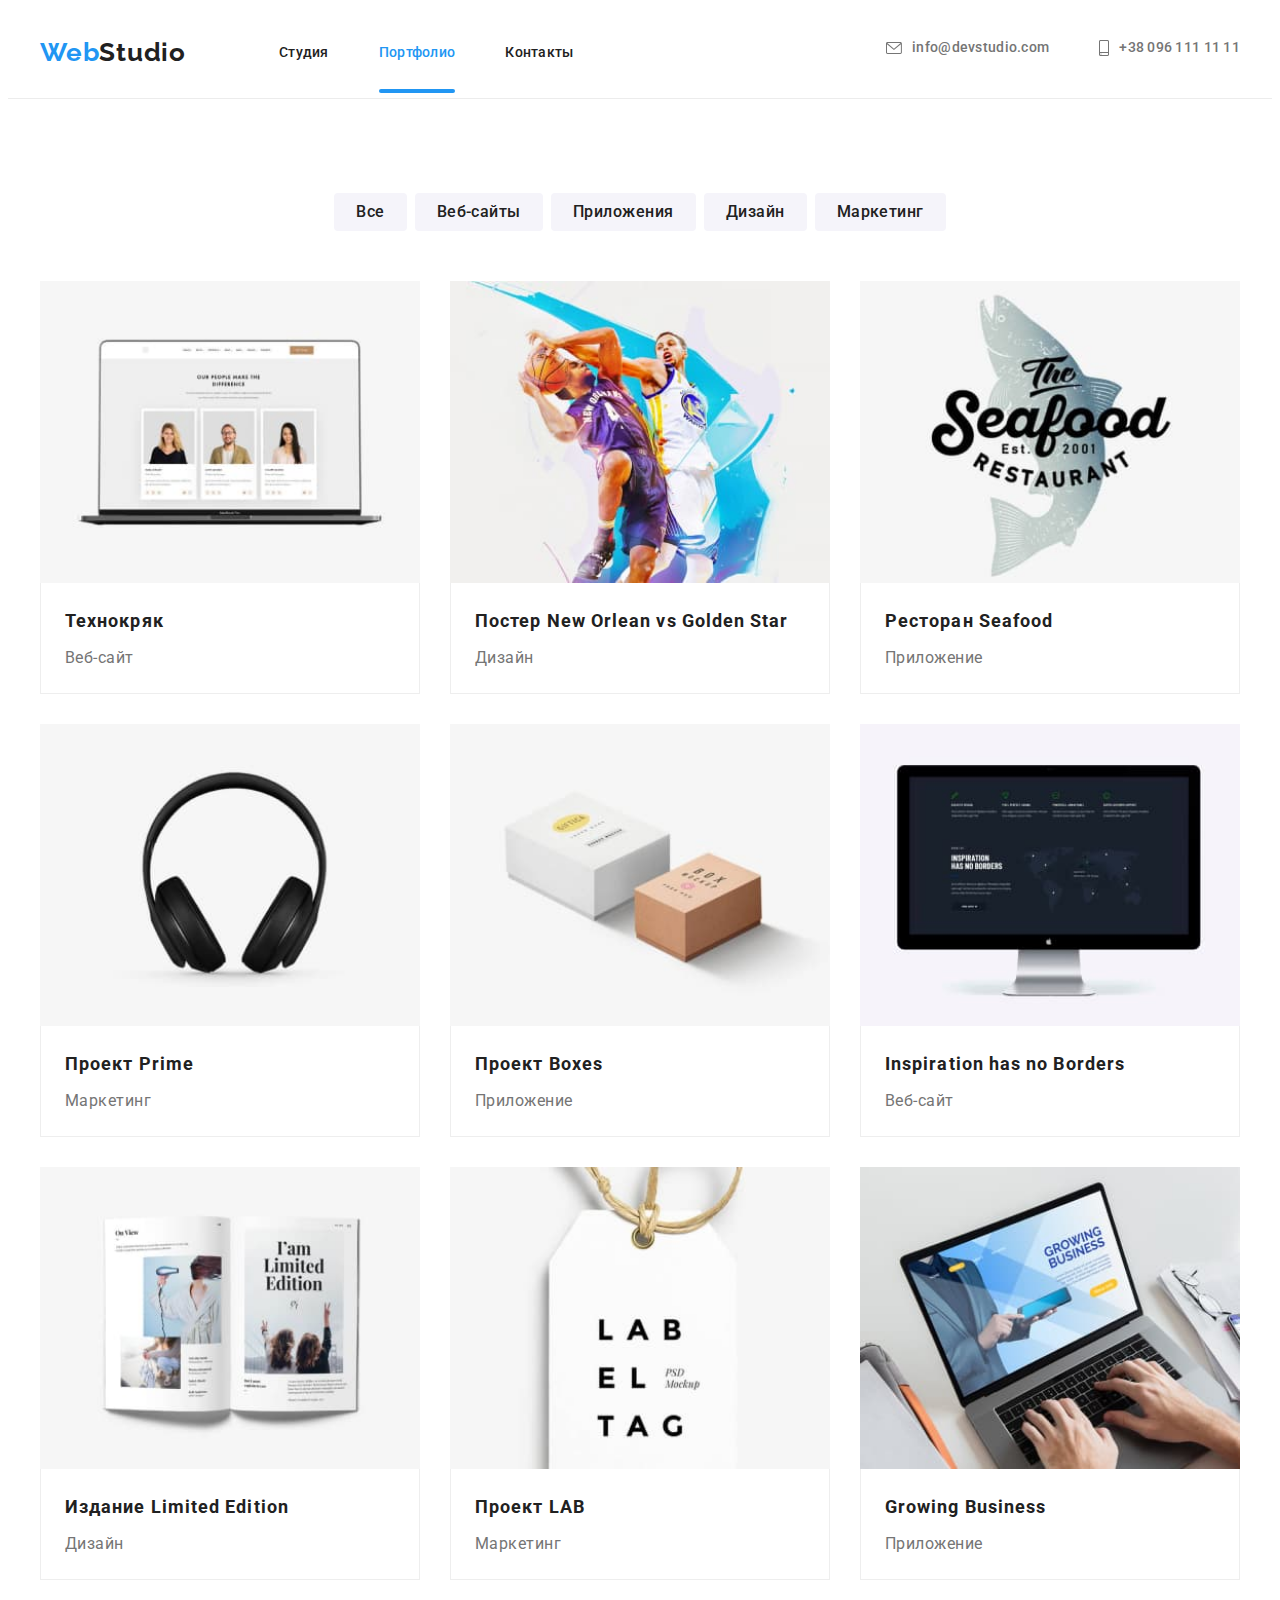
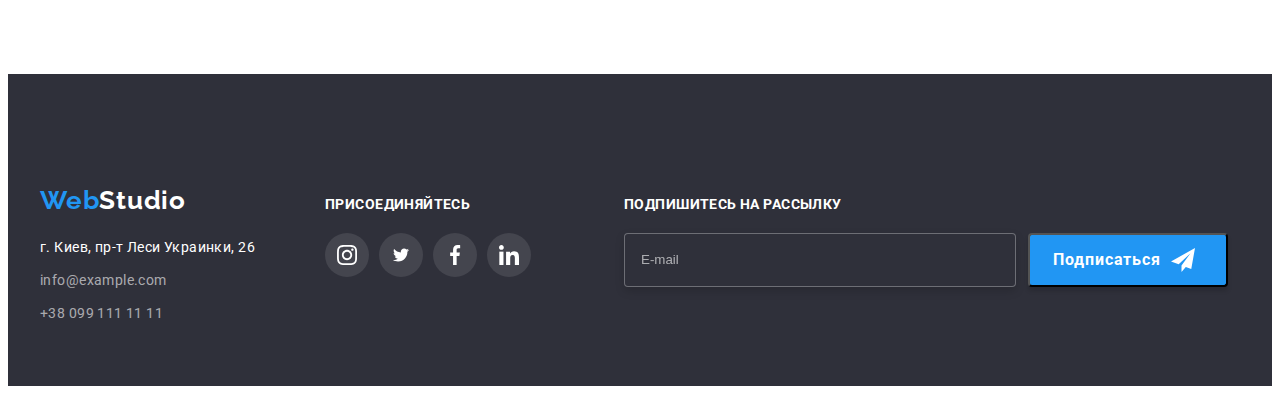
==== commit e22348d2: "Добавляет футер на портфолио на все устройства" ====
--- a/portfolio.html
+++ b/portfolio.html
@@ -360,6 +360,7 @@
 </main>
 <footer class="footer">
     <div class="container footer-container">
+        <div class="footer-tablet">
     <div class="footer-address">
             <a class="logo-footer link" href="">Web<span class="logo logo_theme_dark">Studio</span></a>
         <address class="footer-contacts">
@@ -409,6 +410,7 @@
             </li>
         </ul>
     </div>
+</div>
     <form class="footer-mailing">
         <b class="footer-mailing__action">Подпишитесь на рассылку</b>
         <div class="footer-mailing-form">
--- a/css/main.min.css
+++ b/css/main.min.css
@@ -1 +1 @@
-:root{--main-color: #212121;--accent-color: #2196F3;--main-font:"Roboto", sans-serif;--secondary-font: "Raleway", sans-serif;--header-background-color: #FFFFFF;--accent-background: #2F303A}.visually-hidden{position:absolute;width:1px;height:1px;margin:-1px;border:0;padding:0;white-space:nowrap;clip-path:inset(100%);clip:rect(0 0 0 0);overflow:hidden}h1,h2,h3,h4,h5,h6,p{margin-top:0;margin-bottom:0}ul,ol{margin-top:0;margin-bottom:0;padding-left:0}img{display:block}a{display:block}.link{text-decoration:none}.list{list-style:none}body{font-family:var(--main-font);color:var(--main-color)}img{display:block;width:100%;height:auto}.container{width:100%;padding-left:15px;padding-right:15px}@media screen and (min-width: 480px){.container{width:480px;margin-left:auto;margin-right:auto}}@media screen and (min-width: 768px){.container{width:768px}}@media screen and (min-width: 1200px){.container{width:1200px}}@media screen and (max-width: 767px){.section{padding-top:60px;padding-bottom:60px}}@media screen and (min-width: 768px){.section{padding-top:94px;padding-bottom:94px}}@media screen and (max-width: 767px){.mobile-menu{position:fixed;left:0;top:0;width:100%;height:100%;opacity:0;visibility:hidden;pointer-events:none;background-color:#fff;box-shadow:0px 4px 8px rgba(0,0,0,.04),0px 2px 4px rgba(0,0,0,.08),0px 1px 3px rgba(0,0,0,.16);transition:opacity 250ms cubic-bezier(0.4, 0, 0.2, 1),visibility 250ms cubic-bezier(0.4, 0, 0.2, 1)}.mobile-menu.is-open{opacity:1;visibility:visible;pointer-events:auto}.mobile-menu__container{position:relative;padding-top:48px;padding-bottom:48px;padding-left:40px}.mobile-menu__close-btn{position:absolute;background-color:rgba(0,0,0,0);border:none;padding:0;line-height:0;top:15px;right:15px}}@media screen and (min-width: 768px){.mobile-menu{display:none}}.modal-button{min-width:200px;font-family:var(--main-font);font-style:normal;font-weight:700;font-size:16px;line-height:1.88;display:flex;align-items:center;text-align:center;letter-spacing:.06em;cursor:pointer;background-color:var(--accent-color);color:#fff;box-shadow:0px 4px 4px rgba(0,0,0,.15);border-radius:4px;padding:10px 32px;margin-right:auto;margin-left:auto;transition:background-color 250ms cubic-bezier(0.4, 0, 0.2, 1)}.modal-button:hover,.modal-button:focus{background-color:#188ce8}.logo{font-family:var(--secondary-font);font-weight:700;font-size:24px;line-height:1.17;letter-spacing:.03em;color:#2196f3}.logo-header{padding-top:16px;padding-bottom:16px}.logo-footer{font-family:var(--secondary-font);font-style:normal;font-weight:700;font-size:24px;line-height:1.17;letter-spacing:.03em;color:#2196f3}@media screen and (min-width: 768px){.logo-header{margin-right:88px;padding-top:26px;padding-bottom:26px}}@media screen and (min-width: 1200px){.logo{font-size:26px;line-height:1.19}.logo-header{margin-right:93px;padding-top:24px;padding-bottom:25px}.logo-footer{font-size:26px;line-height:1.19}}.logo_theme_light{color:#212121}.logo_theme_dark{color:#fff}.backdrop{position:fixed;top:0;left:0;width:100vw;height:100vh;background:rgba(0,0,0,.2);transition:opacity 500ms linear,visibility 500ms linear}.backdrop.is-hidden{opacity:0;visibility:hidden;pointer-events:none}.modal{position:absolute;top:50%;left:50%;transform:translate(-50%, -50%);max-width:450px;height:auto;background-color:#fff;box-shadow:0px 1px 3px rgba(0,0,0,.12),0px 1px 1px rgba(0,0,0,.14),0px 2px 1px rgba(0,0,0,.2);border-radius:4px;padding:40px}.modal-close-button{position:absolute;top:8px;right:8px;display:flex;justify-content:center;align-items:center;width:30px;height:30px;background-color:#fff;border-radius:50%;border:1px solid rgba(0,0,0,.1);cursor:pointer;padding:0}.modal-close-button__icon{transition:fill 250ms cubic-bezier(0.4, 0, 0.2, 1)}.modal-close-button:hover .modal-close-button__icon,.modal-close-button:focus .modal-close-button__icon{fill:var(--accent-color)}.contact-form{display:flex;flex-direction:column}.contact-form__action{font-family:var(--main-font);font-weight:700;font-size:20px;line-height:1.15;text-align:center;letter-spacing:.03em;margin-bottom:12px;color:#212121}.contact-form__input-wrapper{position:relative;display:flex;flex-direction:column;margin-bottom:10px}.contact-form__label{font-family:var(--main-font);font-weight:400;font-size:12px;line-height:1.17;letter-spacing:.01em;margin-bottom:4px;color:#757575}.contact-form__input{width:100%;height:40px;padding-left:42px;border:1px solid rgba(33,33,33,.2);border-radius:4px;transition:border-color 250ms cubic-bezier(0.4, 0, 0.2, 1)}.contact-form__input:focus{outline:none;border-color:var(--accent-color)}.contact-form__input-icon{position:absolute;display:inline-block;top:50%;left:12px;transition:fill 250ms cubic-bezier(0.4, 0, 0.2, 1)}.contact-form__input:focus+.contact-form__input-icon{fill:var(--accent-color)}.contact-form__message{width:100%;height:120px;border:1px solid rgba(33,33,33,.2);border-radius:4px;padding:12px 16px;resize:none;transition:border-color 250ms cubic-bezier(0.4, 0, 0.2, 1)}.contact-form__message:focus{outline:none;border-color:var(--accent-color)}.contact-form__message::placeholder{color:rgba(117,117,117,.5)}.contact-form__checkbox{color:#fff}.contact-form__checkbox-label{margin-top:20px;display:flex;justify-content:center;align-items:center;font-family:var(--main-font);font-weight:400;font-size:12px;line-height:1.17;letter-spacing:.03em;color:#757575}.contact-form__checkbox-label::before{display:block;width:16px;height:15px;border:2px solid #212121;border-radius:2px;cursor:pointer;content:"";margin-right:7px}.contact-form__checkbox:checked+.contact-form__checkbox-label::before{background-color:var(--accent-color);background-image:url(../images/checkbox/check.svg);background-repeat:no-repeat;background-position:center;border-color:var(--accent-color)}.contact-form__checkbox:focus+.contact-form__checkbox-label::before{border-color:var(--accent-color)}.contact-form-checkbox-link{color:var(--accent-color)}.contact-form__button{align-self:center;width:200px;padding:10px 55px;margin-top:30px;background-color:var(--accent-color);box-shadow:0px 4px 4px rgba(0,0,0,.15);border-radius:4px;font-family:var(--main-font);font-weight:700;font-size:16px;line-height:1.88;letter-spacing:.06em;color:#fff;cursor:pointer}.contact-form__button:hover,.contact-form__button:focus{background-color:#188ce8}.header-container{display:flex;align-items:center;justify-content:space-between}@media screen and (max-width: 767px){.menu{display:none}.menu-address{display:none}.mobile-menu-open-button{background-color:rgba(0,0,0,0);border:none;padding:0;line-height:0;margin-left:auto}.mobile-menu-open-button__icon{fill:#212121}.mobile-menu__close-icon{transition:fill 250ms cubic-bezier(0.4, 0, 0.2, 1)}.mobile-menu__close-btn:hover .mobile-menu__close-icon,.mobile-menu__close-btn:focus .mobile-menu__close-icon{fill:var(--accent-color)}.mobile-menu__list-item:not(:last-child){margin-bottom:32px}.mobile-menu__list-link{font-family:var(--main-font);font-weight:500;font-size:40px;line-height:1.175;letter-spacing:.02em;color:#212121}.mobile-menu__list-link:focus,.mobile-menu__list-link:hover{color:var(--accent-color)}.mobile-menu__list .mobile-menu__list-link.mobile-menu__link-current{color:var(--accent-color)}.mobile-menu__list-address{margin-top:302px}.mobile-menu__address-item:not(:last-child){margin-bottom:32px}.mobile-menu__link-phone{font-family:var(--main-font);font-style:normal;font-weight:500;font-size:34px;line-height:1.18;letter-spacing:.02em;color:#2196f3}.mobile-menu__link-mail{font-family:var(--main-font);font-style:normal;font-weight:500;font-size:24px;line-height:1.17;letter-spacing:.02em;color:#757575}.mobile-menu__social-list{margin-top:64px;display:flex}.mobile-menu__social-list-item{position:relative}.mobile-menu__social-list-item:not(:last-child){margin-right:20px}.mobile-menu__social-list-item:not(:first-child)::before{position:absolute;display:block;top:0;left:-10px;height:22px;content:"";border:1px solid rgba(33,33,33,.2);transform:rotate(180deg)}.mobile-menu__social-list-link{font-family:var(--main-font);font-style:normal;font-weight:500;font-size:18px;line-height:1.22;letter-spacing:.02em;color:#2196f3}}@media screen and (min-width: 768px){.mobile-menu-open-button{display:none}.navigation{display:flex;align-items:center}.menu{display:flex}.menu__item:not(:last-child){margin-right:50px}.menu__link{position:relative;font-weight:500;font-size:14px;line-height:1.14;letter-spacing:.02em;color:inherit;padding-top:32px;padding-bottom:32px;transition:color 250ms cubic-bezier(0.4, 0, 0.2, 1)}.menu__link:hover,.menu__link:focus{color:var(--accent-color)}.menu-address{display:flex;flex-direction:column}.menu .menu__link.menu__link_current{color:var(--accent-color)}.menu .menu__link.menu__link_current::after{position:absolute;display:block;content:"";width:100%;height:4px;border-radius:2px;margin-top:28px;background-color:var(--accent-color)}.menu-address__item:not(:last-child){margin-bottom:10px}.menu-address__mail{display:flex;align-items:center;font-weight:500;font-size:12px;line-height:1.17;letter-spacing:.02em;color:#757575;transition:color 250ms cubic-bezier(0.4, 0, 0.2, 1)}.menu-address__mail:hover,.menu-address__mail:focus{color:var(--accent-color)}.menu-address__icon{margin-right:8px;width:10px;height:14px;fill:#757575;transition:fill 250ms cubic-bezier(0.4, 0, 0.2, 1)}.menu-address__mail:hover .menu-address__icon,.menu-address__mail:focus .menu-address__icon{fill:var(--accent-color)}.menu-address__phone-number{display:flex;align-items:center;font-weight:500;font-size:12px;line-height:1.17;letter-spacing:.02em;color:#757575;transition:color 250ms cubic-bezier(0.4, 0, 0.2, 1)}.menu-address__phone-number:hover,.menu-address__phone-number:focus{color:var(--accent-color)}.menu-address__phone-icon{margin-right:8px;width:14px;height:10px;fill:#757575;transition:fill 250ms cubic-bezier(0.4, 0, 0.2, 1)}.menu-address__phone-number:hover .menu-address__phone-icon,.menu-address__phone-number:focus .menu-address__phone-icon{fill:var(--accent-color)}}@media screen and (min-width: 1200px){.page-header{border-bottom:1px solid #ececec}.header{background-color:var(--header-background-color)}.navigation{display:flex;align-items:center}.menu{display:flex;align-items:center}.menu-address{display:flex;flex-direction:row}.menu .menu__link.menu__link_current{color:var(--accent-color)}.menu .menu__link.menu__link_current::after{position:absolute;display:block;content:"";width:100%;height:4px;border-radius:2px;margin-top:28px;background-color:var(--accent-color)}.menu__item:not(:last-child){margin-right:50px}.menu__link{position:relative;font-weight:500;font-size:14px;line-height:1.14;letter-spacing:.02em;color:inherit;padding-top:32px;padding-bottom:32px;transition:color 250ms cubic-bezier(0.4, 0, 0.2, 1)}.menu__link:hover,.menu__link:focus{color:var(--accent-color)}.menu-address__item:not(:last-child){margin-right:50px}.menu-address__mail{display:flex;align-items:center;font-weight:500;font-size:14px;line-height:1.14;letter-spacing:.02em;color:#757575;padding-top:32px;padding-bottom:32px;transition:color 250ms cubic-bezier(0.4, 0, 0.2, 1)}.menu-address__mail:hover,.menu-address__mail:focus{color:var(--accent-color)}.menu-address__icon{margin-right:10px;width:16px;height:12px;fill:#757575;transition:fill 250ms cubic-bezier(0.4, 0, 0.2, 1)}.menu-address__mail:hover .menu-address__icon,.menu-address__mail:focus .menu-address__icon{fill:var(--accent-color)}.menu-address__phone-number{display:flex;align-items:center;font-weight:500;font-size:14px;line-height:1.14;letter-spacing:.02em;color:#757575;padding-top:32px;padding-bottom:32px;transition:color 250ms cubic-bezier(0.4, 0, 0.2, 1)}.menu-address__phone-number:hover,.menu-address__phone-number:focus{color:var(--accent-color)}.menu-address__phone-icon{margin-right:10px;width:10px;height:16px;fill:#757575;transition:fill 250ms cubic-bezier(0.4, 0, 0.2, 1)}.menu-address__phone-number:hover .menu-address__phone-icon,.menu-address__phone-number:focus .menu-address__phone-icon{fill:var(--accent-color)}}.hero{max-width:480px;height:400px;margin-left:auto;margin-right:auto;background-image:linear-gradient(rgba(47, 48, 58, 0.4), rgba(47, 48, 58, 0.4)),url("../images/hero/hero-mobile-image.jpg");background-size:cover;background-repeat:no-repeat;background-color:var(--accent-background)}@media(min-device-pixel-ratio: 2),(min-resolution: 192dpi),(min-resolution: 2dppx){.hero{background-image:linear-gradient(to right, rgba(47, 48, 58, 0.4), rgba(47, 48, 58, 0.4)),url("../images/hero/hero-mobile-image@2x.jpg")}}.hero__title{max-width:360px;min-height:84px;font-family:var(--main-font);font-weight:900;font-size:26px;line-height:1.62;text-align:center;letter-spacing:.06em;text-transform:uppercase;color:#fff;margin-right:auto;margin-left:auto;margin-bottom:30px;padding-top:118px}@media screen and (min-width: 768px){.hero{max-width:768px;height:400px;margin-left:auto;margin-right:auto;background-image:linear-gradient(rgba(47, 48, 58, 0.4), rgba(47, 48, 58, 0.4)),url("../images/hero/hero-tablet-image.jpg");background-size:cover;background-repeat:no-repeat;background-color:var(--accent-background)}}@media screen and (min-width: 768px)and (min-device-pixel-ratio: 2),screen and (min-width: 768px)and (min-resolution: 192dpi),screen and (min-width: 768px)and (min-resolution: 2dppx){.hero{background-image:linear-gradient(to right, rgba(47, 48, 58, 0.4), rgba(47, 48, 58, 0.4)),url("../images/hero/hero-tablet-image@2x.jpg")}}@media screen and (min-width: 1200px){.hero{max-width:1600px;height:600px;margin-left:auto;margin-right:auto;background-image:linear-gradient(rgba(47, 48, 58, 0.4), rgba(47, 48, 58, 0.4)),url("../images/hero/hero-desktop-image.jpg");background-size:cover;background-repeat:no-repeat;background-color:var(--accent-background)}}@media screen and (min-width: 1200px)and (min-device-pixel-ratio: 2),screen and (min-width: 1200px)and (min-resolution: 192dpi),screen and (min-width: 1200px)and (min-resolution: 2dppx){.hero{background-image:linear-gradient(to right, rgba(47, 48, 58, 0.4), rgba(47, 48, 58, 0.4)),url("../images/hero/hero-desktop-image@2x.jpg")}}@media screen and (min-width: 1200px){.hero__title{max-width:696px;min-height:120px;font-weight:900;font-size:44px;line-height:1.36;text-align:center;letter-spacing:.06em;text-transform:uppercase;color:#fff;margin-right:auto;margin-left:auto;padding-top:200px;margin-bottom:30px}}.advantages{padding-bottom:0}.advantages-list{display:block}.advantages-list__container{width:100%;height:120px;display:flex;align-items:center;justify-content:center;margin-bottom:30px;background-color:#f5f4fa}@media screen and (max-width: 1200px){.advantages-list__item:last-child{padding-bottom:60px}}@media screen and (max-width: 480px){.advantages-list__subtitle{text-align:center}.advantages-list__subtitle{text-align:center}.advantages-list__description{width:100%;margin-bottom:30px}}.advantages-list__subtitle{margin-bottom:10px}.advantages-list__subtitle{font-weight:700;font-size:14px;line-height:1.14;letter-spacing:.03em;text-transform:uppercase}.advantages-list__description{font-weight:400;font-size:14px;line-height:1.71;letter-spacing:.03em;color:#757575}@media screen and (min-width: 768px){.advantages-list{display:flex;flex-wrap:wrap;margin-top:-15px;margin-left:-15px}.advantages-list__container{width:354px;height:120px;display:flex;align-items:center;justify-content:center;margin-bottom:30px;background-color:#f5f4fa}.advantages-list__item{flex-basis:calc((100% - 30px)/2);margin-top:15px;margin-left:15px;min-width:354px}}@media screen and (min-width: 1200px){.advantages-list{display:flex;flex:wrap;margin-top:-30px;margin-left:-30px}.advantages-list__container{width:270px;height:120px;display:flex;align-items:center;justify-content:center;margin-bottom:30px;background-color:#f5f4fa}.advantages-list__item{flex-basis:calc((100% - 120px)/4);margin-top:30px;margin-left:30px;min-width:270px}}@media screen and (max-width: 1200px){.services{display:none}}.services__title{font-weight:700;font-size:36px;line-height:1.16;text-align:center;letter-spacing:.03em}.services__title{margin-bottom:50px}.services-list{display:flex;flex-wrap:wrap;margin-left:-30px;margin-top:-30px}.services-list__item{position:relative;flex-basis:calc((100% - 90px)/3);margin-left:30px;margin-top:30px}.services-list__description{width:100%;position:absolute;bottom:0;left:0;padding-top:27px;padding-bottom:27px;font-family:var(--main-font);font-weight:700;font-size:14px;line-height:1.14;text-align:center;letter-spacing:.03em;text-transform:uppercase;color:#fff;background:rgba(47,48,58,.8)}.our-team{background-color:#f5f4fa}.our-team__title{margin-bottom:30px}.our-team__title{font-family:var(--main-font);font-weight:700;font-size:28px;line-height:1.18;text-align:center;letter-spacing:.03em;color:#212121}.our-team-list__subtitle{margin-top:30px;margin-bottom:10px;font-weight:500;font-size:16px;line-height:1.19;text-align:center;letter-spacing:.03em}.our-team-list__description{font-weight:400;font-size:16px;line-height:1.19;text-align:center;letter-spacing:.03em;color:#757575;margin-bottom:16px}.social-list{display:flex;justify-content:center}.social-list__item:not(:last-child){margin-right:10px}.social-list__link{display:flex;align-items:center;justify-content:center;width:44px;height:44px;background-color:#fff;border-radius:50%;transition:background-color 250ms cubic-bezier(0.4, 0, 0.2, 1)}.social-list__link:hover,.social-list__link:focus{background-color:var(--accent-color)}.social-list__icon{fill:#afb1b8;transition:fill 250ms cubic-bezier(0.4, 0, 0.2, 1)}.social-list__link:hover .social-list__icon,.social-list__link:focus .social-list__icon{fill:#fff}@media screen and (min-width: 1200px){.our-team__title{margin-bottom:50px}}@media screen and (max-width: 767px){.our-team-list__item:not(:last-child){margin-bottom:30px}.our-team-list__content-wrapper{padding-top:30px;padding-bottom:24px;padding-left:122px;padding-right:122px;background:#fff;box-shadow:0px 1px 3px rgba(0,0,0,.12),0px 1px 1px rgba(0,0,0,.14),0px 2px 1px rgba(0,0,0,.2);border-radius:0px 0px 4px 4px}}@media screen and (min-width: 768px){.our-team-list{display:flex;flex-wrap:wrap;margin-left:-30px;margin-top:-30px}.our-team-list__item{flex-basis:calc((100% - 60px)/2);margin-left:30px;margin-top:30px}.our-team-list__content-wrapper{padding-top:16px;padding-bottom:24px;padding-left:74px;padding-right:74px;background:#fff;box-shadow:0px 1px 3px rgba(0,0,0,.12),0px 1px 1px rgba(0,0,0,.14),0px 2px 1px rgba(0,0,0,.2);border-radius:0px 0px 4px 4px}}@media screen and (min-width: 1200px){.our-team-list{display:flex;flex-wrap:wrap;margin-left:-30px;margin-top:-30px}.our-team-list__item{flex-basis:calc((100% - 120px)/4);margin-left:30px;margin-top:30px}.our-team-list__content-wrapper{padding-top:30px;padding-bottom:30px;padding-left:32px;padding-right:32px;background:#fff;box-shadow:0px 1px 3px rgba(0,0,0,.12),0px 1px 1px rgba(0,0,0,.14),0px 2px 1px rgba(0,0,0,.2);border-radius:0px 0px 4px 4px}}.our-clients__title{font-family:var(--main-font);font-style:normal;font-weight:700;font-size:28px;line-height:1.18;text-align:center;letter-spacing:.03em;color:var(--main-color);margin-bottom:30px}.our-clients-list{display:flex;flex-wrap:wrap;justify-content:center;margin-top:-30px;margin-left:-30px}.our-clients-list__item{margin-top:30px;margin-left:30px;flex-basis:calc((100% - 60px)/2)}.our-clients-list__link{display:flex;justify-content:center;align-items:center;width:210px;height:92px;border:1px solid #afb1b8;border-radius:4px;transition:border-color 250ms cubic-bezier(0.4, 0, 0.2, 1)}.our-clients-list__link:hover,.our-clients-list__link:focus{border-color:var(--accent-color)}.our-client-list__icon{fill:#afb1b8;transition:fill 250ms cubic-bezier(0.4, 0, 0.2, 1)}.our-clients-list__link:hover .our-client-list__icon,.our-clients-list__link:focus .our-client-list__icon{fill:var(--accent-color)}@media screen and (min-width: 768px){.our-clients-list__item{margin-top:30px;margin-left:30px;flex-basis:calc((100% - 90px)/3)}}@media screen and (min-width: 1200px){.our-clients__title{font-size:36px;line-height:1.17;text-align:center;margin-bottom:50px}.our-clients-list{display:flex;flex-wrap:nowrap;justify-content:center;align-items:center}.our-clients-list__link{display:flex;justify-content:center;align-items:center;width:170px;height:92px}.our-clients-list__item:not(:last-child){margin-right:30px}}.footer{background-color:var(--accent-background);padding:60px 0px;text-align:center}.footer-list{margin-top:20px}@media screen and (max-width: 767px){.footer-list{margin-bottom:60px}}.footer-list__item:not(:last-child){margin-bottom:8px}.footer-list__address{font-style:normal;font-weight:400;font-size:14px;line-height:1.71;letter-spacing:.03em;color:#fff;transition:color 250ms cubic-bezier(0.4, 0, 0.2, 1)}.footer-list__address:hover,.footer-list__address:focus{color:var(--accent-color)}.footer-list__link{font-style:normal;font-weight:400;font-size:14px;line-height:1.71;letter-spacing:.03em;color:rgba(255,255,255,.6);transition:color 250ms cubic-bezier(0.4, 0, 0.2, 1)}.footer-list__link:hover,.footer-list__link:focus{color:var(--accent-color)}.footer-join__title{font-family:var(--main-font);font-weight:700;font-size:14px;line-height:1.14;letter-spacing:.03em;text-transform:uppercase;color:#fff;margin-bottom:20px}.footer-join-list{display:flex;justify-content:center}.footer-join-list__item:not(:last-child){margin-right:10px}.footer-join-list__link{width:44px;height:44px;background-color:rgba(255,255,255,.1);border-radius:50%;display:flex;justify-content:center;align-items:center;transition:background-color 250ms cubic-bezier(0.4, 0, 0.2, 1)}.footer-join-list__link:hover,.footer-join-list__link:focus{background-color:var(--accent-color)}.footer-join-list__icon{fill:#fff;transition:fill 250ms cubic-bezier(0.4, 0, 0.2, 1)}.footer-join-list__link:hover .footer-join-list__icon,.footer-join-list__link:focus .footer-join-list__icon{fill:#fff}.footer-mailing{margin-top:60px}.footer-mailing__action{font-family:var(--main-font);font-weight:700;font-size:14px;line-height:1.14;letter-spacing:.03em;text-transform:uppercase;color:#fff}.footer-mailing-form{margin-top:20px}.footer-mailing__input{width:100%;padding:20px 15px;background-color:var(--accent-background);border:1px solid rgba(255,255,255,.3);filter:drop-shadow(0px 4px 4px rgba(0, 0, 0, 0.15));border-radius:4px;color:#fff}.footer-mailing__input::placeholder{color:rgba(255,255,255,.6)}.footer-mailing__button{display:inline-flex;align-items:center;justify-content:center;min-width:200px;padding-top:10px;padding-bottom:10px;background-color:var(--accent-color);box-shadow:0px 4px 4px rgba(0,0,0,.15);border-radius:4px;font-family:var(--main-font);font-weight:700;font-size:16px;line-height:1.88;text-align:center;letter-spacing:.06em;color:#fff}@media screen and (max-width: 1199px){.footer-mailing__button{margin-top:20px}}.footer-mailing__icon{margin-left:10px;margin-right:8px}@media screen and (min-width: 768px){.footer-tablet{display:flex;align-items:baseline}}@media screen and (min-width: 768px)and (max-width: 768px){.footer-address{margin-left:76px}}@media screen and (min-width: 768px){.footer-join{margin-left:165px}}@media screen and (min-width: 768px){.footer-mailing-action{margin-top:60px}}@media screen and (min-width: 768px){.footer-mailing__input{display:block;width:450px;padding:15px 16px;margin-right:auto;margin-left:auto}}@media screen and (min-width: 1200px){.footer{text-align:left}.footer-list__item:not(:last-child){margin-bottom:9px}.footer-container{display:flex;align-items:baseline}.footer-join{margin-left:70px}.footer-join-list{display:flex;justify-content:center}.footer-mailing{margin-left:93px}.footer-mailing-form{display:flex;margin-top:20px}.footer-mailing__input{width:358px;padding:15px 16px}.footer-mailing__button{display:flex;align-items:center;justify-content:center;margin-left:12px;min-width:200px;padding-top:10px;padding-bottom:10px;cursor:pointer}.footer-mailing__icon{margin-left:10px}}.filter-portfolio-list{display:flex;flex-wrap:wrap;margin-bottom:40px}.filter-portfolio-list:active{color:var(--accent-color)}.filter-portfolio-list__item:not(:last-child){margin-right:8px}.filter-portfolio-list__button{font-family:inherit;font-weight:500;font-size:16px;line-height:1.62;text-align:center;letter-spacing:.03em;cursor:pointer;color:inherit;background-color:#f5f4fa;border-radius:4px;border:none;padding:6px 22px;transition:color 250ms cubic-bezier(0.4, 0, 0.2, 1),background-color 250ms cubic-bezier(0.4, 0, 0.2, 1),box-shadow 250ms cubic-bezier(0.4, 0, 0.2, 1)}.filter-portfolio-list__button:hover,.filter-portfolio-list__button:focus{color:#fff;background-color:var(--accent-color);box-shadow:0px 3px 1px rgba(0,0,0,.1),0px 1px 2px rgba(0,0,0,.08),0px 2px 2px rgba(0,0,0,.12)}@media screen and (max-width: 480px){.filter-portfolio-list__item:nth-last-child(-n+2){margin-top:15px}}.portfolio-list__wrapper{padding:20px 24px;background:#fff;border:1px solid #eee;border-top:0px}.portfolio__subtitle{margin-bottom:4px;font-family:inherit;font-weight:700;font-size:18px;line-height:2;letter-spacing:.06em;color:inherit}.portfolio__description{font-size:16px;line-height:1.88;letter-spacing:.03em;color:#757575}.portfolio-list__link{font-family:inherit;color:inherit}.portfolio-list__link:hover,.portfolio-list__link:focus{box-shadow:0px 1px 1px rgba(0,0,0,.12),0px 4px 4px rgba(0,0,0,.06),1px 4px 6px rgba(0,0,0,.16)}.portfolio-list__box{position:relative;overflow:hidden}.portfolio__overlay{position:absolute;display:flex;justify-content:center;align-items:center;top:0;left:0;width:100%;height:100%;background:rgba(33,150,243,.9);padding-left:24px;padding-right:24px;transform:translateY(100%);transition:opacity 250ms cubic-bezier(0.4, 0, 0.2, 1),transform 250ms cubic-bezier(0.4, 0, 0.2, 1)}.portfolio-list__link:hover .portfolio__overlay{opacity:1;transform:translateY(0)}.portfolio__overlay-description{font-family:var(--main-font);font-weight:400;font-size:18px;line-height:1.56;padding:63px 24px;letter-spacing:.03em;color:#fff}/*# sourceMappingURL=main.min.css.map */+:root{--main-color: #212121;--accent-color: #2196F3;--main-font:"Roboto", sans-serif;--secondary-font: "Raleway", sans-serif;--header-background-color: #FFFFFF;--accent-background: #2F303A}.visually-hidden{position:absolute;width:1px;height:1px;margin:-1px;border:0;padding:0;white-space:nowrap;clip-path:inset(100%);clip:rect(0 0 0 0);overflow:hidden}h1,h2,h3,h4,h5,h6,p{margin-top:0;margin-bottom:0}ul,ol{margin-top:0;margin-bottom:0;padding-left:0}img{display:block}a{display:block}.link{text-decoration:none}.list{list-style:none}body{font-family:var(--main-font);color:var(--main-color)}img{display:block;width:100%;height:auto}.container{width:100%;padding-left:15px;padding-right:15px}@media screen and (min-width: 480px){.container{width:480px;margin-left:auto;margin-right:auto}}@media screen and (min-width: 768px){.container{width:768px}}@media screen and (min-width: 1200px){.container{width:1200px}}@media screen and (max-width: 767px){.section{padding-top:60px;padding-bottom:60px}}@media screen and (min-width: 768px){.section{padding-top:94px;padding-bottom:94px}}@media screen and (max-width: 767px){.mobile-menu{position:fixed;left:0;top:0;width:100%;height:100%;opacity:0;visibility:hidden;pointer-events:none;background-color:#fff;box-shadow:0px 4px 8px rgba(0,0,0,.04),0px 2px 4px rgba(0,0,0,.08),0px 1px 3px rgba(0,0,0,.16);transition:opacity 250ms cubic-bezier(0.4, 0, 0.2, 1),visibility 250ms cubic-bezier(0.4, 0, 0.2, 1)}.mobile-menu.is-open{opacity:1;visibility:visible;pointer-events:auto}.mobile-menu__container{position:relative;padding-top:48px;padding-bottom:48px;padding-left:40px}.mobile-menu__close-btn{position:absolute;background-color:rgba(0,0,0,0);border:none;padding:0;line-height:0;top:15px;right:15px}}@media screen and (min-width: 768px){.mobile-menu{display:none}}.modal-button{min-width:200px;font-family:var(--main-font);font-style:normal;font-weight:700;font-size:16px;line-height:1.88;display:flex;align-items:center;text-align:center;letter-spacing:.06em;cursor:pointer;background-color:var(--accent-color);color:#fff;box-shadow:0px 4px 4px rgba(0,0,0,.15);border-radius:4px;padding:10px 32px;margin-right:auto;margin-left:auto;transition:background-color 250ms cubic-bezier(0.4, 0, 0.2, 1)}.modal-button:hover,.modal-button:focus{background-color:#188ce8}.logo{font-family:var(--secondary-font);font-weight:700;font-size:24px;line-height:1.17;letter-spacing:.03em;color:#2196f3}.logo-header{padding-top:16px;padding-bottom:16px}.logo-footer{font-family:var(--secondary-font);font-style:normal;font-weight:700;font-size:24px;line-height:1.17;letter-spacing:.03em;color:#2196f3}@media screen and (min-width: 768px){.logo-header{margin-right:88px;padding-top:26px;padding-bottom:26px}}@media screen and (min-width: 1200px){.logo{font-size:26px;line-height:1.19}.logo-header{margin-right:93px;padding-top:24px;padding-bottom:25px}.logo-footer{font-size:26px;line-height:1.19}}.logo_theme_light{color:#212121}.logo_theme_dark{color:#fff}.backdrop{position:fixed;top:0;left:0;width:100vw;height:100vh;background:rgba(0,0,0,.2);transition:opacity 500ms linear,visibility 500ms linear}.backdrop.is-hidden{opacity:0;visibility:hidden;pointer-events:none}.modal{position:absolute;top:50%;left:50%;transform:translate(-50%, -50%);max-width:450px;height:auto;background-color:#fff;box-shadow:0px 1px 3px rgba(0,0,0,.12),0px 1px 1px rgba(0,0,0,.14),0px 2px 1px rgba(0,0,0,.2);border-radius:4px;padding:40px}.modal-close-button{position:absolute;top:8px;right:8px;display:flex;justify-content:center;align-items:center;width:30px;height:30px;background-color:#fff;border-radius:50%;border:1px solid rgba(0,0,0,.1);cursor:pointer;padding:0}.modal-close-button__icon{transition:fill 250ms cubic-bezier(0.4, 0, 0.2, 1)}.modal-close-button:hover .modal-close-button__icon,.modal-close-button:focus .modal-close-button__icon{fill:var(--accent-color)}.contact-form{display:flex;flex-direction:column}.contact-form__action{font-family:var(--main-font);font-weight:700;font-size:20px;line-height:1.15;text-align:center;letter-spacing:.03em;margin-bottom:12px;color:#212121}.contact-form__input-wrapper{position:relative;display:flex;flex-direction:column;margin-bottom:10px}.contact-form__label{font-family:var(--main-font);font-weight:400;font-size:12px;line-height:1.17;letter-spacing:.01em;margin-bottom:4px;color:#757575}.contact-form__input{width:100%;height:40px;padding-left:42px;border:1px solid rgba(33,33,33,.2);border-radius:4px;transition:border-color 250ms cubic-bezier(0.4, 0, 0.2, 1)}.contact-form__input:focus{outline:none;border-color:var(--accent-color)}.contact-form__input-icon{position:absolute;display:inline-block;top:50%;left:12px;transition:fill 250ms cubic-bezier(0.4, 0, 0.2, 1)}.contact-form__input:focus+.contact-form__input-icon{fill:var(--accent-color)}.contact-form__message{width:100%;height:120px;border:1px solid rgba(33,33,33,.2);border-radius:4px;padding:12px 16px;resize:none;transition:border-color 250ms cubic-bezier(0.4, 0, 0.2, 1)}.contact-form__message:focus{outline:none;border-color:var(--accent-color)}.contact-form__message::placeholder{color:rgba(117,117,117,.5)}.contact-form__checkbox{color:#fff}.contact-form__checkbox-label{margin-top:20px;display:flex;justify-content:center;align-items:center;font-family:var(--main-font);font-weight:400;font-size:12px;line-height:1.17;letter-spacing:.03em;color:#757575}.contact-form__checkbox-label::before{display:block;width:16px;height:15px;border:2px solid #212121;border-radius:2px;cursor:pointer;content:"";margin-right:7px}.contact-form__checkbox:checked+.contact-form__checkbox-label::before{background-color:var(--accent-color);background-image:url(../images/checkbox/check.svg);background-repeat:no-repeat;background-position:center;border-color:var(--accent-color)}.contact-form__checkbox:focus+.contact-form__checkbox-label::before{border-color:var(--accent-color)}.contact-form-checkbox-link{color:var(--accent-color)}.contact-form__button{align-self:center;width:200px;padding:10px 55px;margin-top:30px;background-color:var(--accent-color);box-shadow:0px 4px 4px rgba(0,0,0,.15);border-radius:4px;font-family:var(--main-font);font-weight:700;font-size:16px;line-height:1.88;letter-spacing:.06em;color:#fff;cursor:pointer}.contact-form__button:hover,.contact-form__button:focus{background-color:#188ce8}.header-container{display:flex;align-items:center;justify-content:space-between}@media screen and (max-width: 767px){.menu{display:none}.menu-address{display:none}.mobile-menu-open-button{background-color:rgba(0,0,0,0);border:none;padding:0;line-height:0;margin-left:auto}.mobile-menu-open-button__icon{fill:#212121}.mobile-menu__close-icon{transition:fill 250ms cubic-bezier(0.4, 0, 0.2, 1)}.mobile-menu__close-btn:hover .mobile-menu__close-icon,.mobile-menu__close-btn:focus .mobile-menu__close-icon{fill:var(--accent-color)}.mobile-menu__list-item:not(:last-child){margin-bottom:32px}.mobile-menu__list-link{font-family:var(--main-font);font-weight:500;font-size:40px;line-height:1.175;letter-spacing:.02em;color:#212121}.mobile-menu__list-link:focus,.mobile-menu__list-link:hover{color:var(--accent-color)}.mobile-menu__list .mobile-menu__list-link.mobile-menu__link-current{color:var(--accent-color)}.mobile-menu__list-address{margin-top:302px}.mobile-menu__address-item:not(:last-child){margin-bottom:32px}.mobile-menu__link-phone{font-family:var(--main-font);font-style:normal;font-weight:500;font-size:34px;line-height:1.18;letter-spacing:.02em;color:#2196f3}.mobile-menu__link-mail{font-family:var(--main-font);font-style:normal;font-weight:500;font-size:24px;line-height:1.17;letter-spacing:.02em;color:#757575}.mobile-menu__social-list{margin-top:64px;display:flex}.mobile-menu__social-list-item{position:relative}.mobile-menu__social-list-item:not(:last-child){margin-right:20px}.mobile-menu__social-list-item:not(:first-child)::before{position:absolute;display:block;top:0;left:-10px;height:22px;content:"";border:1px solid rgba(33,33,33,.2);transform:rotate(180deg)}.mobile-menu__social-list-link{font-family:var(--main-font);font-style:normal;font-weight:500;font-size:18px;line-height:1.22;letter-spacing:.02em;color:#2196f3}}@media screen and (min-width: 768px){.mobile-menu-open-button{display:none}.navigation{display:flex;align-items:center}.menu{display:flex}.menu__item:not(:last-child){margin-right:50px}.menu__link{position:relative;font-weight:500;font-size:14px;line-height:1.14;letter-spacing:.02em;color:inherit;padding-top:32px;padding-bottom:32px;transition:color 250ms cubic-bezier(0.4, 0, 0.2, 1)}.menu__link:hover,.menu__link:focus{color:var(--accent-color)}.menu-address{display:flex;flex-direction:column}.menu .menu__link.menu__link_current{color:var(--accent-color)}.menu .menu__link.menu__link_current::after{position:absolute;display:block;content:"";width:100%;height:4px;border-radius:2px;margin-top:28px;background-color:var(--accent-color)}.menu-address__item:not(:last-child){margin-bottom:10px}.menu-address__mail{display:flex;align-items:center;font-weight:500;font-size:12px;line-height:1.17;letter-spacing:.02em;color:#757575;transition:color 250ms cubic-bezier(0.4, 0, 0.2, 1)}.menu-address__mail:hover,.menu-address__mail:focus{color:var(--accent-color)}.menu-address__icon{margin-right:8px;width:10px;height:14px;fill:#757575;transition:fill 250ms cubic-bezier(0.4, 0, 0.2, 1)}.menu-address__mail:hover .menu-address__icon,.menu-address__mail:focus .menu-address__icon{fill:var(--accent-color)}.menu-address__phone-number{display:flex;align-items:center;font-weight:500;font-size:12px;line-height:1.17;letter-spacing:.02em;color:#757575;transition:color 250ms cubic-bezier(0.4, 0, 0.2, 1)}.menu-address__phone-number:hover,.menu-address__phone-number:focus{color:var(--accent-color)}.menu-address__phone-icon{margin-right:8px;width:14px;height:10px;fill:#757575;transition:fill 250ms cubic-bezier(0.4, 0, 0.2, 1)}.menu-address__phone-number:hover .menu-address__phone-icon,.menu-address__phone-number:focus .menu-address__phone-icon{fill:var(--accent-color)}}@media screen and (min-width: 1200px){.page-header{border-bottom:1px solid #ececec}.header{background-color:var(--header-background-color)}.navigation{display:flex;align-items:center}.menu{display:flex;align-items:center}.menu-address{display:flex;flex-direction:row}.menu .menu__link.menu__link_current{color:var(--accent-color)}.menu .menu__link.menu__link_current::after{position:absolute;display:block;content:"";width:100%;height:4px;border-radius:2px;margin-top:28px;background-color:var(--accent-color)}.menu__item:not(:last-child){margin-right:50px}.menu__link{position:relative;font-weight:500;font-size:14px;line-height:1.14;letter-spacing:.02em;color:inherit;padding-top:32px;padding-bottom:32px;transition:color 250ms cubic-bezier(0.4, 0, 0.2, 1)}.menu__link:hover,.menu__link:focus{color:var(--accent-color)}.menu-address__item:not(:last-child){margin-right:50px}.menu-address__mail{display:flex;align-items:center;font-weight:500;font-size:14px;line-height:1.14;letter-spacing:.02em;color:#757575;padding-top:32px;padding-bottom:32px;transition:color 250ms cubic-bezier(0.4, 0, 0.2, 1)}.menu-address__mail:hover,.menu-address__mail:focus{color:var(--accent-color)}.menu-address__icon{margin-right:10px;width:16px;height:12px;fill:#757575;transition:fill 250ms cubic-bezier(0.4, 0, 0.2, 1)}.menu-address__mail:hover .menu-address__icon,.menu-address__mail:focus .menu-address__icon{fill:var(--accent-color)}.menu-address__phone-number{display:flex;align-items:center;font-weight:500;font-size:14px;line-height:1.14;letter-spacing:.02em;color:#757575;padding-top:32px;padding-bottom:32px;transition:color 250ms cubic-bezier(0.4, 0, 0.2, 1)}.menu-address__phone-number:hover,.menu-address__phone-number:focus{color:var(--accent-color)}.menu-address__phone-icon{margin-right:10px;width:10px;height:16px;fill:#757575;transition:fill 250ms cubic-bezier(0.4, 0, 0.2, 1)}.menu-address__phone-number:hover .menu-address__phone-icon,.menu-address__phone-number:focus .menu-address__phone-icon{fill:var(--accent-color)}}.hero{max-width:480px;height:400px;margin-left:auto;margin-right:auto;background-image:linear-gradient(rgba(47, 48, 58, 0.4), rgba(47, 48, 58, 0.4)),url("../images/hero/hero-mobile-image.jpg");background-size:cover;background-repeat:no-repeat;background-color:var(--accent-background)}@media(min-device-pixel-ratio: 2),(min-resolution: 192dpi),(min-resolution: 2dppx){.hero{background-image:linear-gradient(to right, rgba(47, 48, 58, 0.4), rgba(47, 48, 58, 0.4)),url("../images/hero/hero-mobile-image@2x.jpg")}}.hero__title{max-width:360px;min-height:84px;font-family:var(--main-font);font-weight:900;font-size:26px;line-height:1.62;text-align:center;letter-spacing:.06em;text-transform:uppercase;color:#fff;margin-right:auto;margin-left:auto;margin-bottom:30px;padding-top:118px}@media screen and (min-width: 768px){.hero{max-width:768px;height:400px;margin-left:auto;margin-right:auto;background-image:linear-gradient(rgba(47, 48, 58, 0.4), rgba(47, 48, 58, 0.4)),url("../images/hero/hero-tablet-image.jpg");background-size:cover;background-repeat:no-repeat;background-color:var(--accent-background)}}@media screen and (min-width: 768px)and (min-device-pixel-ratio: 2),screen and (min-width: 768px)and (min-resolution: 192dpi),screen and (min-width: 768px)and (min-resolution: 2dppx){.hero{background-image:linear-gradient(to right, rgba(47, 48, 58, 0.4), rgba(47, 48, 58, 0.4)),url("../images/hero/hero-tablet-image@2x.jpg")}}@media screen and (min-width: 1200px){.hero{max-width:1600px;height:600px;margin-left:auto;margin-right:auto;background-image:linear-gradient(rgba(47, 48, 58, 0.4), rgba(47, 48, 58, 0.4)),url("../images/hero/hero-desktop-image.jpg");background-size:cover;background-repeat:no-repeat;background-color:var(--accent-background)}}@media screen and (min-width: 1200px)and (min-device-pixel-ratio: 2),screen and (min-width: 1200px)and (min-resolution: 192dpi),screen and (min-width: 1200px)and (min-resolution: 2dppx){.hero{background-image:linear-gradient(to right, rgba(47, 48, 58, 0.4), rgba(47, 48, 58, 0.4)),url("../images/hero/hero-desktop-image@2x.jpg")}}@media screen and (min-width: 1200px){.hero__title{max-width:696px;min-height:120px;font-weight:900;font-size:44px;line-height:1.36;text-align:center;letter-spacing:.06em;text-transform:uppercase;color:#fff;margin-right:auto;margin-left:auto;padding-top:200px;margin-bottom:30px}}.advantages{padding-bottom:0}.advantages-list{display:block}.advantages-list__container{width:100%;height:120px;display:flex;align-items:center;justify-content:center;margin-bottom:30px;background-color:#f5f4fa}@media screen and (max-width: 1200px){.advantages-list__item:last-child{padding-bottom:60px}}@media screen and (max-width: 480px){.advantages-list__subtitle{text-align:center}.advantages-list__subtitle{text-align:center}.advantages-list__description{width:100%;margin-bottom:30px}}.advantages-list__subtitle{margin-bottom:10px}.advantages-list__subtitle{font-weight:700;font-size:14px;line-height:1.14;letter-spacing:.03em;text-transform:uppercase}.advantages-list__description{font-weight:400;font-size:14px;line-height:1.71;letter-spacing:.03em;color:#757575}@media screen and (min-width: 768px){.advantages-list{display:flex;flex-wrap:wrap;margin-top:-15px;margin-left:-15px}.advantages-list__container{width:354px;height:120px;display:flex;align-items:center;justify-content:center;margin-bottom:30px;background-color:#f5f4fa}.advantages-list__item{flex-basis:calc((100% - 30px)/2);margin-top:15px;margin-left:15px;min-width:354px}}@media screen and (min-width: 1200px){.advantages-list{display:flex;flex:wrap;margin-top:-30px;margin-left:-30px}.advantages-list__container{width:270px;height:120px;display:flex;align-items:center;justify-content:center;margin-bottom:30px;background-color:#f5f4fa}.advantages-list__item{flex-basis:calc((100% - 120px)/4);margin-top:30px;margin-left:30px;min-width:270px}}@media screen and (max-width: 1200px){.services{display:none}}.services__title{font-weight:700;font-size:36px;line-height:1.16;text-align:center;letter-spacing:.03em}.services__title{margin-bottom:50px}.services-list{display:flex;flex-wrap:wrap;margin-left:-30px;margin-top:-30px}.services-list__item{position:relative;flex-basis:calc((100% - 90px)/3);margin-left:30px;margin-top:30px}.services-list__description{width:100%;position:absolute;bottom:0;left:0;padding-top:27px;padding-bottom:27px;font-family:var(--main-font);font-weight:700;font-size:14px;line-height:1.14;text-align:center;letter-spacing:.03em;text-transform:uppercase;color:#fff;background:rgba(47,48,58,.8)}.our-team{background-color:#f5f4fa}.our-team__title{margin-bottom:30px}.our-team__title{font-family:var(--main-font);font-weight:700;font-size:28px;line-height:1.18;text-align:center;letter-spacing:.03em;color:#212121}.our-team-list__subtitle{margin-top:30px;margin-bottom:10px;font-weight:500;font-size:16px;line-height:1.19;text-align:center;letter-spacing:.03em}.our-team-list__description{font-weight:400;font-size:16px;line-height:1.19;text-align:center;letter-spacing:.03em;color:#757575;margin-bottom:16px}.social-list{display:flex;justify-content:center}.social-list__item:not(:last-child){margin-right:10px}.social-list__link{display:flex;align-items:center;justify-content:center;width:44px;height:44px;background-color:#fff;border-radius:50%;transition:background-color 250ms cubic-bezier(0.4, 0, 0.2, 1)}.social-list__link:hover,.social-list__link:focus{background-color:var(--accent-color)}.social-list__icon{fill:#afb1b8;transition:fill 250ms cubic-bezier(0.4, 0, 0.2, 1)}.social-list__link:hover .social-list__icon,.social-list__link:focus .social-list__icon{fill:#fff}@media screen and (min-width: 1200px){.our-team__title{margin-bottom:50px}}@media screen and (max-width: 767px){.our-team-list__item:not(:last-child){margin-bottom:30px}.our-team-list__content-wrapper{padding-top:30px;padding-bottom:24px;padding-left:122px;padding-right:122px;background:#fff;box-shadow:0px 1px 3px rgba(0,0,0,.12),0px 1px 1px rgba(0,0,0,.14),0px 2px 1px rgba(0,0,0,.2);border-radius:0px 0px 4px 4px}}@media screen and (min-width: 768px){.our-team-list{display:flex;flex-wrap:wrap;margin-left:-30px;margin-top:-30px}.our-team-list__item{flex-basis:calc((100% - 60px)/2);margin-left:30px;margin-top:30px}.our-team-list__content-wrapper{padding-top:16px;padding-bottom:24px;padding-left:74px;padding-right:74px;background:#fff;box-shadow:0px 1px 3px rgba(0,0,0,.12),0px 1px 1px rgba(0,0,0,.14),0px 2px 1px rgba(0,0,0,.2);border-radius:0px 0px 4px 4px}}@media screen and (min-width: 1200px){.our-team-list{display:flex;flex-wrap:wrap;margin-left:-30px;margin-top:-30px}.our-team-list__item{flex-basis:calc((100% - 120px)/4);margin-left:30px;margin-top:30px}.our-team-list__content-wrapper{padding-top:30px;padding-bottom:30px;padding-left:32px;padding-right:32px;background:#fff;box-shadow:0px 1px 3px rgba(0,0,0,.12),0px 1px 1px rgba(0,0,0,.14),0px 2px 1px rgba(0,0,0,.2);border-radius:0px 0px 4px 4px}}.our-clients__title{font-family:var(--main-font);font-style:normal;font-weight:700;font-size:28px;line-height:1.18;text-align:center;letter-spacing:.03em;color:var(--main-color);margin-bottom:30px}.our-clients-list{display:flex;flex-wrap:wrap;justify-content:center;margin-top:-30px;margin-left:-30px}.our-clients-list__item{margin-top:30px;margin-left:30px;flex-basis:calc((100% - 60px)/2)}.our-clients-list__link{display:flex;justify-content:center;align-items:center;width:210px;height:92px;border:1px solid #afb1b8;border-radius:4px;transition:border-color 250ms cubic-bezier(0.4, 0, 0.2, 1)}.our-clients-list__link:hover,.our-clients-list__link:focus{border-color:var(--accent-color)}.our-client-list__icon{fill:#afb1b8;transition:fill 250ms cubic-bezier(0.4, 0, 0.2, 1)}.our-clients-list__link:hover .our-client-list__icon,.our-clients-list__link:focus .our-client-list__icon{fill:var(--accent-color)}@media screen and (min-width: 768px){.our-clients-list__item{margin-top:30px;margin-left:30px;flex-basis:calc((100% - 90px)/3)}}@media screen and (min-width: 1200px){.our-clients__title{font-size:36px;line-height:1.17;text-align:center;margin-bottom:50px}.our-clients-list{display:flex;flex-wrap:nowrap;justify-content:center;align-items:center}.our-clients-list__link{display:flex;justify-content:center;align-items:center;width:170px;height:92px}.our-clients-list__item:not(:last-child){margin-right:30px}}.footer{background-color:var(--accent-background);padding:60px 0px;text-align:center}.footer-list{margin-top:20px}@media screen and (max-width: 767px){.footer-list{margin-bottom:60px}}.footer-list__item:not(:last-child){margin-bottom:8px}.footer-list__address{font-style:normal;font-weight:400;font-size:14px;line-height:1.71;letter-spacing:.03em;color:#fff;transition:color 250ms cubic-bezier(0.4, 0, 0.2, 1)}.footer-list__address:hover,.footer-list__address:focus{color:var(--accent-color)}.footer-list__link{font-style:normal;font-weight:400;font-size:14px;line-height:1.71;letter-spacing:.03em;color:rgba(255,255,255,.6);transition:color 250ms cubic-bezier(0.4, 0, 0.2, 1)}.footer-list__link:hover,.footer-list__link:focus{color:var(--accent-color)}.footer-join__title{font-family:var(--main-font);font-weight:700;font-size:14px;line-height:1.14;letter-spacing:.03em;text-transform:uppercase;color:#fff;margin-bottom:20px}.footer-join-list{display:flex;justify-content:center}.footer-join-list__item:not(:last-child){margin-right:10px}.footer-join-list__link{width:44px;height:44px;background-color:rgba(255,255,255,.1);border-radius:50%;display:flex;justify-content:center;align-items:center;transition:background-color 250ms cubic-bezier(0.4, 0, 0.2, 1)}.footer-join-list__link:hover,.footer-join-list__link:focus{background-color:var(--accent-color)}.footer-join-list__icon{fill:#fff;transition:fill 250ms cubic-bezier(0.4, 0, 0.2, 1)}.footer-join-list__link:hover .footer-join-list__icon,.footer-join-list__link:focus .footer-join-list__icon{fill:#fff}.footer-mailing{margin-top:60px}.footer-mailing__action{font-family:var(--main-font);font-weight:700;font-size:14px;line-height:1.14;letter-spacing:.03em;text-transform:uppercase;color:#fff}.footer-mailing-form{margin-top:20px}.footer-mailing__input{width:100%;padding:20px 15px;background-color:var(--accent-background);border:1px solid rgba(255,255,255,.3);filter:drop-shadow(0px 4px 4px rgba(0, 0, 0, 0.15));border-radius:4px;color:#fff}.footer-mailing__input::placeholder{color:rgba(255,255,255,.6)}.footer-mailing__button{display:inline-flex;align-items:center;justify-content:center;min-width:200px;padding-top:10px;padding-bottom:10px;background-color:var(--accent-color);box-shadow:0px 4px 4px rgba(0,0,0,.15);border-radius:4px;font-family:var(--main-font);font-weight:700;font-size:16px;line-height:1.88;text-align:center;letter-spacing:.06em;color:#fff}@media screen and (max-width: 1199px){.footer-mailing__button{margin-top:20px}}.footer-mailing__icon{margin-left:10px;margin-right:8px}@media screen and (min-width: 768px){.footer-tablet{display:flex;align-items:baseline}}@media screen and (min-width: 768px)and (max-width: 768px){.footer-address{margin-left:76px}}@media screen and (min-width: 768px){.footer-join{margin-left:165px}}@media screen and (min-width: 768px){.footer-mailing-action{margin-top:60px}}@media screen and (min-width: 768px){.footer-mailing__input{display:block;width:450px;padding:15px 16px;margin-right:auto;margin-left:auto}}@media screen and (min-width: 1200px){.footer{text-align:left}.footer-list__item:not(:last-child){margin-bottom:9px}.footer-container{display:flex;align-items:baseline}.footer-join{margin-left:70px}.footer-join-list{display:flex;justify-content:center}.footer-mailing{margin-left:93px}.footer-mailing-form{display:flex;margin-top:20px}.footer-mailing__input{width:358px;padding:15px 16px}.footer-mailing__button{display:flex;align-items:center;justify-content:center;margin-left:12px;min-width:200px;padding-top:10px;padding-bottom:10px;cursor:pointer}.footer-mailing__icon{margin-left:10px}}.filter-portfolio-list{display:flex;flex-wrap:wrap;margin-bottom:40px}.filter-portfolio-list:active{color:var(--accent-color)}.filter-portfolio-list__item:not(:last-child){margin-right:8px}.filter-portfolio-list__button{font-family:inherit;font-weight:500;font-size:16px;line-height:1.62;text-align:center;letter-spacing:.03em;cursor:pointer;color:inherit;background-color:#f5f4fa;border-radius:4px;border:none;padding:6px 22px;transition:color 250ms cubic-bezier(0.4, 0, 0.2, 1),background-color 250ms cubic-bezier(0.4, 0, 0.2, 1),box-shadow 250ms cubic-bezier(0.4, 0, 0.2, 1)}.filter-portfolio-list__button:hover,.filter-portfolio-list__button:focus{color:#fff;background-color:var(--accent-color);box-shadow:0px 3px 1px rgba(0,0,0,.1),0px 1px 2px rgba(0,0,0,.08),0px 2px 2px rgba(0,0,0,.12)}@media screen and (max-width: 480px){.filter-portfolio-list__item:nth-last-child(-n+2){margin-top:15px}}.portfolio-list__wrapper{padding:20px 24px;background:#fff;border:1px solid #eee;border-top:0px}.portfolio__subtitle{margin-bottom:4px;font-family:inherit;font-weight:700;font-size:18px;line-height:2;letter-spacing:.06em;color:inherit}.portfolio__description{font-size:16px;line-height:1.88;letter-spacing:.03em;color:#757575}.portfolio-list__link{font-family:inherit;color:inherit}.portfolio-list__link:hover,.portfolio-list__link:focus{box-shadow:0px 1px 1px rgba(0,0,0,.12),0px 4px 4px rgba(0,0,0,.06),1px 4px 6px rgba(0,0,0,.16)}.portfolio-list__box{position:relative;overflow:hidden}.portfolio__overlay{position:absolute;display:flex;justify-content:center;align-items:center;top:0;left:0;width:100%;height:100%;background:rgba(33,150,243,.9);padding-left:24px;padding-right:24px;transform:translateY(100%);transition:opacity 250ms cubic-bezier(0.4, 0, 0.2, 1),transform 250ms cubic-bezier(0.4, 0, 0.2, 1)}.portfolio-list__link:hover .portfolio__overlay{opacity:1;transform:translateY(0)}.portfolio__overlay-description{font-family:var(--main-font);font-weight:400;font-size:18px;line-height:1.56;padding:63px 24px;letter-spacing:.03em;color:#fff}@media screen and (min-width: 768px){.filter-portfolio-list{display:flex;justify-content:center;margin-bottom:30px}.portfolio-list{display:flex;flex-wrap:wrap;margin-left:-30px;margin-top:-30px}.portfolio-list__item{flex-basis:calc((100% - 60px)/2);margin-left:30px;margin-top:30px}}@media screen and (min-width: 1200px){.filter-portfolio-list{margin-bottom:50px}.portfolio-list__item{flex-basis:calc((100% - 90px)/3)}}/*# sourceMappingURL=main.min.css.map */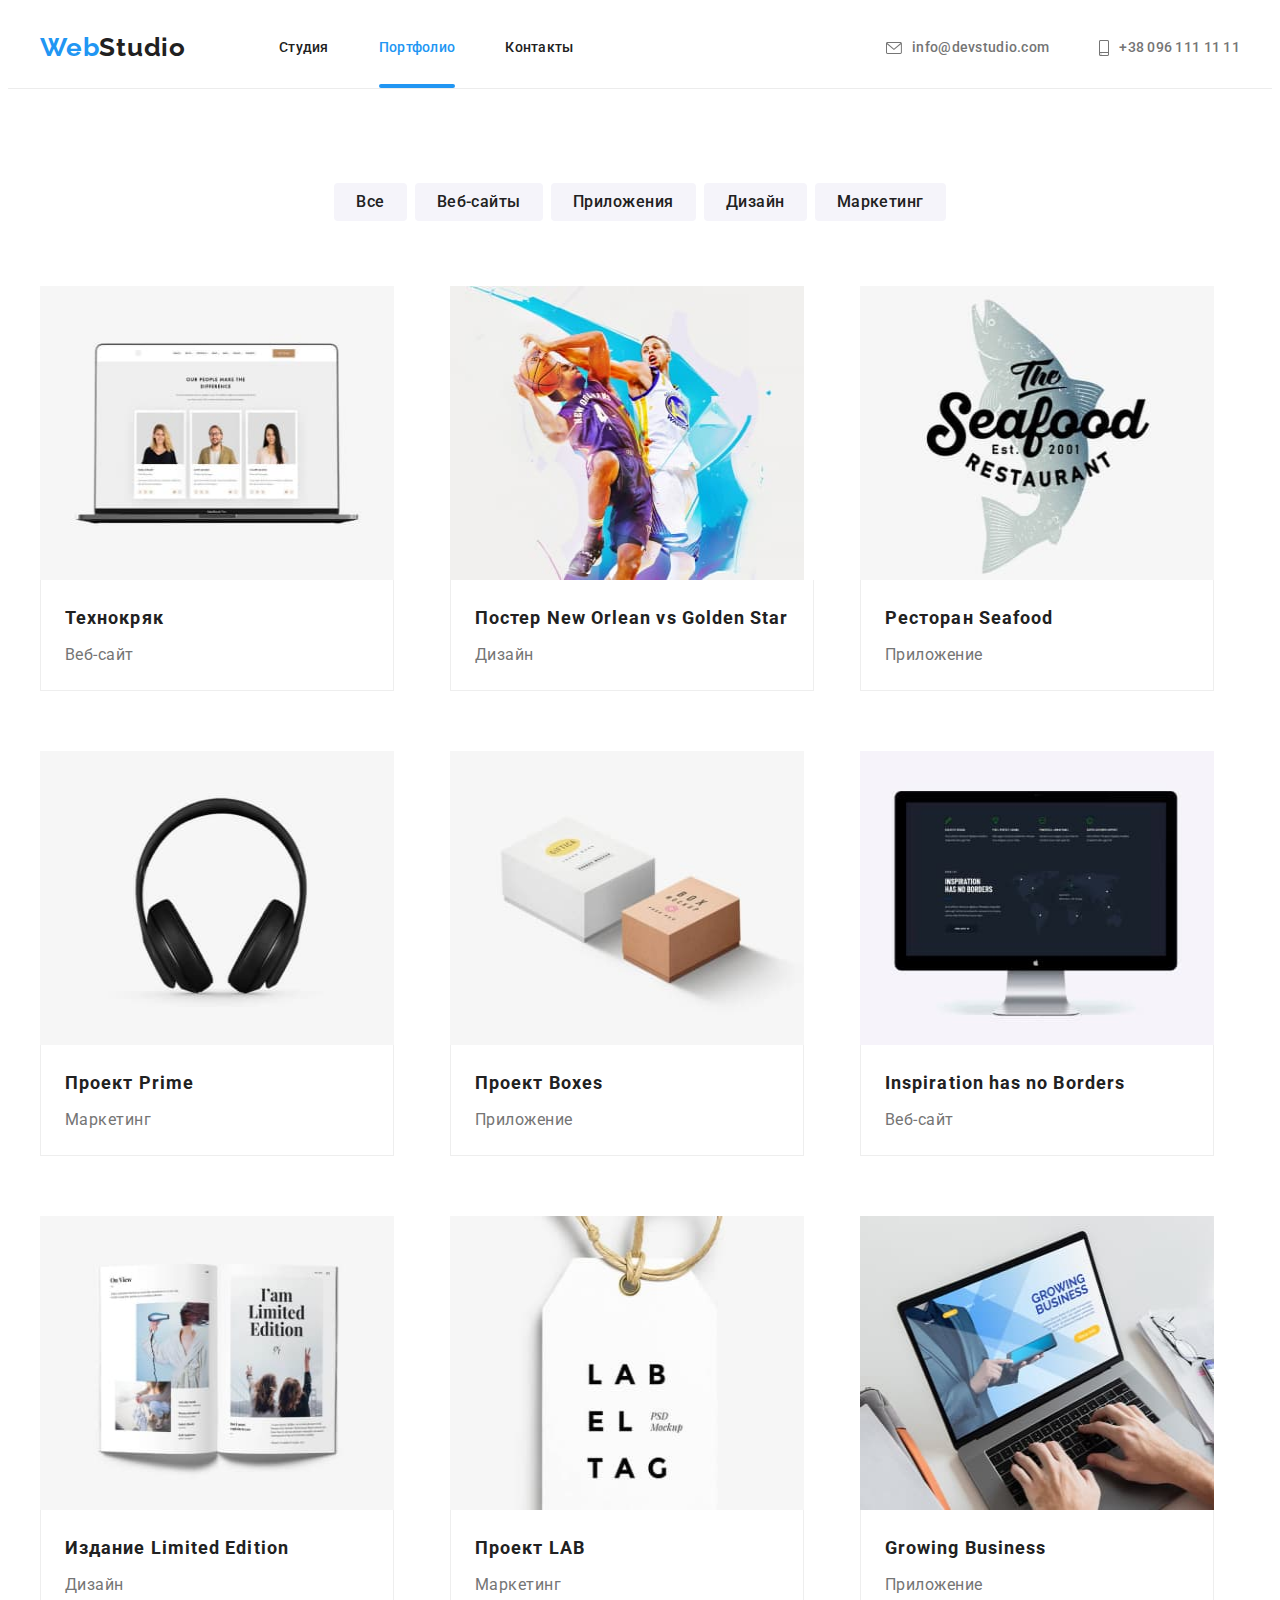
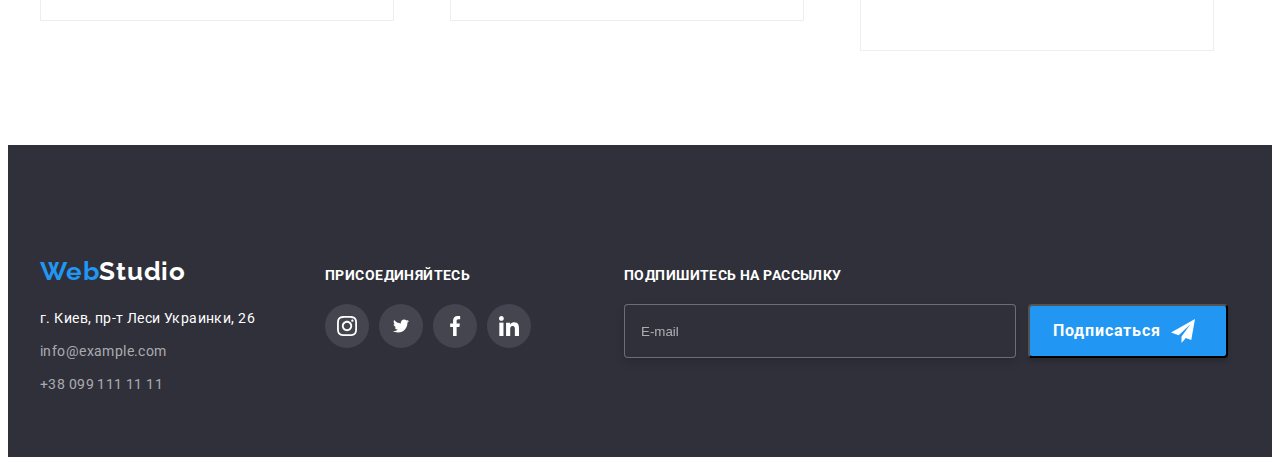
==== commit 722979d7: "Добавляет часть доработок" ====
--- a/portfolio.html
+++ b/portfolio.html
@@ -31,7 +31,7 @@
             </ul>
         </nav>
         <button type="button" class="mobile-menu-open-button" data-menu-open>
-            <svg class="mobile-menu-open-button__icon" width="40" height="40">
+            <svg class="mobile-menu-open-button__icon" width="24" height="16">
                 <use href="./images/sprite.svg#burger-icon"></use>
             </svg>
         </button>
@@ -119,7 +119,7 @@
                 srcset="./images/portfolio/portfolio-mobile-1.jpg 1x, ./images/portfolio/portfolio-mobile-1@2x.jpg 2x"
                 media="(max-width:767px)"
                 >
-                <img src="" alt="ноутбук">
+                <img class="portfolio-list__img" src="./images/portfolio/portfolio-mobile-1.jpg" alt="ноутбук">
             </picture>
                 <p class="portfolio__overlay portfolio__overlay-description">
                   Ресурс предлагает комплексные предложения с разным уровнем функционала и сервисов. Все это позволит посетителю получить исчерпывающие сведения о компании или частном лице.
@@ -147,7 +147,7 @@
                 srcset="./images/portfolio/portfolio-mobile-2.jpg 1x, ./images/portfolio/portfolio-mobile-2@2x.jpg 2x"
                 media="(max-width:767px)"
                 >
-                <img src="" alt="баскетболисты">
+                <img class="portfolio-list__img" src="./images/portfolio/portfolio-mobile-2.jpg" alt="баскетболисты">
             </picture>
                 <p class="portfolio__overlay portfolio__overlay-description">
                   Ресурс предлагает комплексные предложения с разным уровнем функционала и сервисов. Все это позволит посетителю получить исчерпывающие сведения о компании или частном лице.
@@ -175,7 +175,7 @@
                         srcset="./images/portfolio/portfolio-mobile-3.jpg 1x, ./images/portfolio/portfolio-mobile-3@2x.jpg 2x"
                         media="(max-width:767px)"
                         >
-                        <img src="" alt="логотип ресторана">
+                        <img class="portfolio-list__img" src="./images/portfolio/portfolio-mobile-3.jpg" alt="логотип ресторана">
                     </picture>
                         <p class="portfolio__overlay portfolio__overlay-description">
                           Ресурс предлагает комплексные предложения с разным уровнем функционала и сервисов. Все это позволит посетителю получить исчерпывающие сведения о компании или частном лице.
@@ -202,7 +202,7 @@
                         srcset="./images/portfolio/portfolio-mobile-4.jpg 1x, ./images/portfolio/portfolio-mobile-4@2x.jpg 2x"
                         media="(max-width:767px)"
                         >
-                        <img src="" alt="наушники">
+                        <img class="portfolio-list__img" src="./images/portfolio/portfolio-mobile-4.jpg" alt="наушники">
                     </picture>
                         <p class="portfolio__overlay portfolio__overlay-description">
                           Ресурс предлагает комплексные предложения с разным уровнем функционала и сервисов. Все это позволит посетителю получить исчерпывающие сведения о компании или частном лице.
@@ -230,7 +230,7 @@
                         srcset="./images/portfolio/portfolio-mobile-5.jpg 1x, ./images/portfolio/portfolio-mobile-5@2x.jpg 2x"
                         media="(max-width:767px)"
                         >
-                        <img src="" alt="коробки">
+                        <img class="portfolio-list__img" src="./images/portfolio/portfolio-mobile-5.jpg" alt="коробки">
                     </picture>
                         <p class="portfolio__overlay portfolio__overlay-description">
                           Ресурс предлагает комплексные предложения с разным уровнем функционала и сервисов. Все это позволит посетителю получить исчерпывающие сведения о компании или частном лице.
@@ -258,7 +258,7 @@
                         srcset="./images/portfolio/portfolio-mobile-6.jpg 1x, ./images/portfolio/portfolio-mobile-6@2x.jpg 2x"
                         media="(max-width:767px)"
                         >
-                        <img src="" alt="imac">
+                        <img class="portfolio-list__img" src="./images/portfolio/portfolio-mobile-6.jpg" alt="imac">
                     </picture>
                         <p class="portfolio__overlay portfolio__overlay-description">
                           Ресурс предлагает комплексные предложения с разным уровнем функционала и сервисов. Все это позволит посетителю получить исчерпывающие сведения о компании или частном лице.
@@ -286,7 +286,7 @@
                         srcset="./images/portfolio/portfolio-mobile-7.jpg 1x, ./images/portfolio/portfolio-mobile-7@2x.jpg 2x"
                         media="(max-width:767px)"
                         >
-                        <img src="" alt="журнал">
+                        <img class="portfolio-list__img" src="./images/portfolio/portfolio-mobile-7.jpg" alt="журнал">
                     </picture>
                         <p class="portfolio__overlay portfolio__overlay-description">
                           Ресурс предлагает комплексные предложения с разным уровнем функционала и сервисов. Все это позволит посетителю получить исчерпывающие сведения о компании или частном лице.
@@ -314,7 +314,7 @@
                         srcset="./images/portfolio/portfolio-mobile-8.jpg 1x, ./images/portfolio/portfolio-mobile-8@2x.jpg 2x"
                         media="(max-width:767px)"
                         >
-                        <img src="" alt="этикетка">
+                        <img class="portfolio-list__img" src="./images/portfolio/portfolio-mobile-8.jpg" alt="этикетка">
                     </picture>
                         <p class="portfolio__overlay portfolio__overlay-description">
                           Ресурс предлагает комплексные предложения с разным уровнем функционала и сервисов. Все это позволит посетителю получить исчерпывающие сведения о компании или частном лице.
@@ -342,7 +342,7 @@
                         srcset="./images/portfolio/portfolio-mobile-9.jpg 1x, ./images/portfolio/portfolio-mobile-9@2x.jpg 2x"
                         media="(max-width:767px)"
                         >
-                        <img src="" alt="ноутбук">
+                        <img class="portfolio-list__img" src="./images/portfolio/portfolio-mobile-9.jpg" alt="ноутбук">
                     </picture>
                         <p class="portfolio__overlay portfolio__overlay-description">
                           Ресурс предлагает комплексные предложения с разным уровнем функционала и сервисов. Все это позволит посетителю получить исчерпывающие сведения о компании или частном лице.
@@ -360,7 +360,6 @@
 </main>
 <footer class="footer">
     <div class="container footer-container">
-        <div class="footer-tablet">
     <div class="footer-address">
             <a class="logo-footer link" href="">Web<span class="logo logo_theme_dark">Studio</span></a>
         <address class="footer-contacts">
@@ -410,7 +409,6 @@
             </li>
         </ul>
     </div>
-</div>
     <form class="footer-mailing">
         <b class="footer-mailing__action">Подпишитесь на рассылку</b>
         <div class="footer-mailing-form">
@@ -422,7 +420,7 @@
     </button>
     </div>
 </form>
-    </div>
+</div>
 </footer>
 <script src="./js/mobile-menu.js"></script>
 </body>
--- a/css/main.min.css
+++ b/css/main.min.css
@@ -1 +1 @@
-:root{--main-color: #212121;--accent-color: #2196F3;--main-font:"Roboto", sans-serif;--secondary-font: "Raleway", sans-serif;--header-background-color: #FFFFFF;--accent-background: #2F303A}.visually-hidden{position:absolute;width:1px;height:1px;margin:-1px;border:0;padding:0;white-space:nowrap;clip-path:inset(100%);clip:rect(0 0 0 0);overflow:hidden}h1,h2,h3,h4,h5,h6,p{margin-top:0;margin-bottom:0}ul,ol{margin-top:0;margin-bottom:0;padding-left:0}img{display:block}a{display:block}.link{text-decoration:none}.list{list-style:none}body{font-family:var(--main-font);color:var(--main-color)}img{display:block;width:100%;height:auto}.container{width:100%;padding-left:15px;padding-right:15px}@media screen and (min-width: 480px){.container{width:480px;margin-left:auto;margin-right:auto}}@media screen and (min-width: 768px){.container{width:768px}}@media screen and (min-width: 1200px){.container{width:1200px}}@media screen and (max-width: 767px){.section{padding-top:60px;padding-bottom:60px}}@media screen and (min-width: 768px){.section{padding-top:94px;padding-bottom:94px}}@media screen and (max-width: 767px){.mobile-menu{position:fixed;left:0;top:0;width:100%;height:100%;opacity:0;visibility:hidden;pointer-events:none;background-color:#fff;box-shadow:0px 4px 8px rgba(0,0,0,.04),0px 2px 4px rgba(0,0,0,.08),0px 1px 3px rgba(0,0,0,.16);transition:opacity 250ms cubic-bezier(0.4, 0, 0.2, 1),visibility 250ms cubic-bezier(0.4, 0, 0.2, 1)}.mobile-menu.is-open{opacity:1;visibility:visible;pointer-events:auto}.mobile-menu__container{position:relative;padding-top:48px;padding-bottom:48px;padding-left:40px}.mobile-menu__close-btn{position:absolute;background-color:rgba(0,0,0,0);border:none;padding:0;line-height:0;top:15px;right:15px}}@media screen and (min-width: 768px){.mobile-menu{display:none}}.modal-button{min-width:200px;font-family:var(--main-font);font-style:normal;font-weight:700;font-size:16px;line-height:1.88;display:flex;align-items:center;text-align:center;letter-spacing:.06em;cursor:pointer;background-color:var(--accent-color);color:#fff;box-shadow:0px 4px 4px rgba(0,0,0,.15);border-radius:4px;padding:10px 32px;margin-right:auto;margin-left:auto;transition:background-color 250ms cubic-bezier(0.4, 0, 0.2, 1)}.modal-button:hover,.modal-button:focus{background-color:#188ce8}.logo{font-family:var(--secondary-font);font-weight:700;font-size:24px;line-height:1.17;letter-spacing:.03em;color:#2196f3}.logo-header{padding-top:16px;padding-bottom:16px}.logo-footer{font-family:var(--secondary-font);font-style:normal;font-weight:700;font-size:24px;line-height:1.17;letter-spacing:.03em;color:#2196f3}@media screen and (min-width: 768px){.logo-header{margin-right:88px;padding-top:26px;padding-bottom:26px}}@media screen and (min-width: 1200px){.logo{font-size:26px;line-height:1.19}.logo-header{margin-right:93px;padding-top:24px;padding-bottom:25px}.logo-footer{font-size:26px;line-height:1.19}}.logo_theme_light{color:#212121}.logo_theme_dark{color:#fff}.backdrop{position:fixed;top:0;left:0;width:100vw;height:100vh;background:rgba(0,0,0,.2);transition:opacity 500ms linear,visibility 500ms linear}.backdrop.is-hidden{opacity:0;visibility:hidden;pointer-events:none}.modal{position:absolute;top:50%;left:50%;transform:translate(-50%, -50%);max-width:450px;height:auto;background-color:#fff;box-shadow:0px 1px 3px rgba(0,0,0,.12),0px 1px 1px rgba(0,0,0,.14),0px 2px 1px rgba(0,0,0,.2);border-radius:4px;padding:40px}.modal-close-button{position:absolute;top:8px;right:8px;display:flex;justify-content:center;align-items:center;width:30px;height:30px;background-color:#fff;border-radius:50%;border:1px solid rgba(0,0,0,.1);cursor:pointer;padding:0}.modal-close-button__icon{transition:fill 250ms cubic-bezier(0.4, 0, 0.2, 1)}.modal-close-button:hover .modal-close-button__icon,.modal-close-button:focus .modal-close-button__icon{fill:var(--accent-color)}.contact-form{display:flex;flex-direction:column}.contact-form__action{font-family:var(--main-font);font-weight:700;font-size:20px;line-height:1.15;text-align:center;letter-spacing:.03em;margin-bottom:12px;color:#212121}.contact-form__input-wrapper{position:relative;display:flex;flex-direction:column;margin-bottom:10px}.contact-form__label{font-family:var(--main-font);font-weight:400;font-size:12px;line-height:1.17;letter-spacing:.01em;margin-bottom:4px;color:#757575}.contact-form__input{width:100%;height:40px;padding-left:42px;border:1px solid rgba(33,33,33,.2);border-radius:4px;transition:border-color 250ms cubic-bezier(0.4, 0, 0.2, 1)}.contact-form__input:focus{outline:none;border-color:var(--accent-color)}.contact-form__input-icon{position:absolute;display:inline-block;top:50%;left:12px;transition:fill 250ms cubic-bezier(0.4, 0, 0.2, 1)}.contact-form__input:focus+.contact-form__input-icon{fill:var(--accent-color)}.contact-form__message{width:100%;height:120px;border:1px solid rgba(33,33,33,.2);border-radius:4px;padding:12px 16px;resize:none;transition:border-color 250ms cubic-bezier(0.4, 0, 0.2, 1)}.contact-form__message:focus{outline:none;border-color:var(--accent-color)}.contact-form__message::placeholder{color:rgba(117,117,117,.5)}.contact-form__checkbox{color:#fff}.contact-form__checkbox-label{margin-top:20px;display:flex;justify-content:center;align-items:center;font-family:var(--main-font);font-weight:400;font-size:12px;line-height:1.17;letter-spacing:.03em;color:#757575}.contact-form__checkbox-label::before{display:block;width:16px;height:15px;border:2px solid #212121;border-radius:2px;cursor:pointer;content:"";margin-right:7px}.contact-form__checkbox:checked+.contact-form__checkbox-label::before{background-color:var(--accent-color);background-image:url(../images/checkbox/check.svg);background-repeat:no-repeat;background-position:center;border-color:var(--accent-color)}.contact-form__checkbox:focus+.contact-form__checkbox-label::before{border-color:var(--accent-color)}.contact-form-checkbox-link{color:var(--accent-color)}.contact-form__button{align-self:center;width:200px;padding:10px 55px;margin-top:30px;background-color:var(--accent-color);box-shadow:0px 4px 4px rgba(0,0,0,.15);border-radius:4px;font-family:var(--main-font);font-weight:700;font-size:16px;line-height:1.88;letter-spacing:.06em;color:#fff;cursor:pointer}.contact-form__button:hover,.contact-form__button:focus{background-color:#188ce8}.header-container{display:flex;align-items:center;justify-content:space-between}@media screen and (max-width: 767px){.menu{display:none}.menu-address{display:none}.mobile-menu-open-button{background-color:rgba(0,0,0,0);border:none;padding:0;line-height:0;margin-left:auto}.mobile-menu-open-button__icon{fill:#212121}.mobile-menu__close-icon{transition:fill 250ms cubic-bezier(0.4, 0, 0.2, 1)}.mobile-menu__close-btn:hover .mobile-menu__close-icon,.mobile-menu__close-btn:focus .mobile-menu__close-icon{fill:var(--accent-color)}.mobile-menu__list-item:not(:last-child){margin-bottom:32px}.mobile-menu__list-link{font-family:var(--main-font);font-weight:500;font-size:40px;line-height:1.175;letter-spacing:.02em;color:#212121}.mobile-menu__list-link:focus,.mobile-menu__list-link:hover{color:var(--accent-color)}.mobile-menu__list .mobile-menu__list-link.mobile-menu__link-current{color:var(--accent-color)}.mobile-menu__list-address{margin-top:302px}.mobile-menu__address-item:not(:last-child){margin-bottom:32px}.mobile-menu__link-phone{font-family:var(--main-font);font-style:normal;font-weight:500;font-size:34px;line-height:1.18;letter-spacing:.02em;color:#2196f3}.mobile-menu__link-mail{font-family:var(--main-font);font-style:normal;font-weight:500;font-size:24px;line-height:1.17;letter-spacing:.02em;color:#757575}.mobile-menu__social-list{margin-top:64px;display:flex}.mobile-menu__social-list-item{position:relative}.mobile-menu__social-list-item:not(:last-child){margin-right:20px}.mobile-menu__social-list-item:not(:first-child)::before{position:absolute;display:block;top:0;left:-10px;height:22px;content:"";border:1px solid rgba(33,33,33,.2);transform:rotate(180deg)}.mobile-menu__social-list-link{font-family:var(--main-font);font-style:normal;font-weight:500;font-size:18px;line-height:1.22;letter-spacing:.02em;color:#2196f3}}@media screen and (min-width: 768px){.mobile-menu-open-button{display:none}.navigation{display:flex;align-items:center}.menu{display:flex}.menu__item:not(:last-child){margin-right:50px}.menu__link{position:relative;font-weight:500;font-size:14px;line-height:1.14;letter-spacing:.02em;color:inherit;padding-top:32px;padding-bottom:32px;transition:color 250ms cubic-bezier(0.4, 0, 0.2, 1)}.menu__link:hover,.menu__link:focus{color:var(--accent-color)}.menu-address{display:flex;flex-direction:column}.menu .menu__link.menu__link_current{color:var(--accent-color)}.menu .menu__link.menu__link_current::after{position:absolute;display:block;content:"";width:100%;height:4px;border-radius:2px;margin-top:28px;background-color:var(--accent-color)}.menu-address__item:not(:last-child){margin-bottom:10px}.menu-address__mail{display:flex;align-items:center;font-weight:500;font-size:12px;line-height:1.17;letter-spacing:.02em;color:#757575;transition:color 250ms cubic-bezier(0.4, 0, 0.2, 1)}.menu-address__mail:hover,.menu-address__mail:focus{color:var(--accent-color)}.menu-address__icon{margin-right:8px;width:10px;height:14px;fill:#757575;transition:fill 250ms cubic-bezier(0.4, 0, 0.2, 1)}.menu-address__mail:hover .menu-address__icon,.menu-address__mail:focus .menu-address__icon{fill:var(--accent-color)}.menu-address__phone-number{display:flex;align-items:center;font-weight:500;font-size:12px;line-height:1.17;letter-spacing:.02em;color:#757575;transition:color 250ms cubic-bezier(0.4, 0, 0.2, 1)}.menu-address__phone-number:hover,.menu-address__phone-number:focus{color:var(--accent-color)}.menu-address__phone-icon{margin-right:8px;width:14px;height:10px;fill:#757575;transition:fill 250ms cubic-bezier(0.4, 0, 0.2, 1)}.menu-address__phone-number:hover .menu-address__phone-icon,.menu-address__phone-number:focus .menu-address__phone-icon{fill:var(--accent-color)}}@media screen and (min-width: 1200px){.page-header{border-bottom:1px solid #ececec}.header{background-color:var(--header-background-color)}.navigation{display:flex;align-items:center}.menu{display:flex;align-items:center}.menu-address{display:flex;flex-direction:row}.menu .menu__link.menu__link_current{color:var(--accent-color)}.menu .menu__link.menu__link_current::after{position:absolute;display:block;content:"";width:100%;height:4px;border-radius:2px;margin-top:28px;background-color:var(--accent-color)}.menu__item:not(:last-child){margin-right:50px}.menu__link{position:relative;font-weight:500;font-size:14px;line-height:1.14;letter-spacing:.02em;color:inherit;padding-top:32px;padding-bottom:32px;transition:color 250ms cubic-bezier(0.4, 0, 0.2, 1)}.menu__link:hover,.menu__link:focus{color:var(--accent-color)}.menu-address__item:not(:last-child){margin-right:50px}.menu-address__mail{display:flex;align-items:center;font-weight:500;font-size:14px;line-height:1.14;letter-spacing:.02em;color:#757575;padding-top:32px;padding-bottom:32px;transition:color 250ms cubic-bezier(0.4, 0, 0.2, 1)}.menu-address__mail:hover,.menu-address__mail:focus{color:var(--accent-color)}.menu-address__icon{margin-right:10px;width:16px;height:12px;fill:#757575;transition:fill 250ms cubic-bezier(0.4, 0, 0.2, 1)}.menu-address__mail:hover .menu-address__icon,.menu-address__mail:focus .menu-address__icon{fill:var(--accent-color)}.menu-address__phone-number{display:flex;align-items:center;font-weight:500;font-size:14px;line-height:1.14;letter-spacing:.02em;color:#757575;padding-top:32px;padding-bottom:32px;transition:color 250ms cubic-bezier(0.4, 0, 0.2, 1)}.menu-address__phone-number:hover,.menu-address__phone-number:focus{color:var(--accent-color)}.menu-address__phone-icon{margin-right:10px;width:10px;height:16px;fill:#757575;transition:fill 250ms cubic-bezier(0.4, 0, 0.2, 1)}.menu-address__phone-number:hover .menu-address__phone-icon,.menu-address__phone-number:focus .menu-address__phone-icon{fill:var(--accent-color)}}.hero{max-width:480px;height:400px;margin-left:auto;margin-right:auto;background-image:linear-gradient(rgba(47, 48, 58, 0.4), rgba(47, 48, 58, 0.4)),url("../images/hero/hero-mobile-image.jpg");background-size:cover;background-repeat:no-repeat;background-color:var(--accent-background)}@media(min-device-pixel-ratio: 2),(min-resolution: 192dpi),(min-resolution: 2dppx){.hero{background-image:linear-gradient(to right, rgba(47, 48, 58, 0.4), rgba(47, 48, 58, 0.4)),url("../images/hero/hero-mobile-image@2x.jpg")}}.hero__title{max-width:360px;min-height:84px;font-family:var(--main-font);font-weight:900;font-size:26px;line-height:1.62;text-align:center;letter-spacing:.06em;text-transform:uppercase;color:#fff;margin-right:auto;margin-left:auto;margin-bottom:30px;padding-top:118px}@media screen and (min-width: 768px){.hero{max-width:768px;height:400px;margin-left:auto;margin-right:auto;background-image:linear-gradient(rgba(47, 48, 58, 0.4), rgba(47, 48, 58, 0.4)),url("../images/hero/hero-tablet-image.jpg");background-size:cover;background-repeat:no-repeat;background-color:var(--accent-background)}}@media screen and (min-width: 768px)and (min-device-pixel-ratio: 2),screen and (min-width: 768px)and (min-resolution: 192dpi),screen and (min-width: 768px)and (min-resolution: 2dppx){.hero{background-image:linear-gradient(to right, rgba(47, 48, 58, 0.4), rgba(47, 48, 58, 0.4)),url("../images/hero/hero-tablet-image@2x.jpg")}}@media screen and (min-width: 1200px){.hero{max-width:1600px;height:600px;margin-left:auto;margin-right:auto;background-image:linear-gradient(rgba(47, 48, 58, 0.4), rgba(47, 48, 58, 0.4)),url("../images/hero/hero-desktop-image.jpg");background-size:cover;background-repeat:no-repeat;background-color:var(--accent-background)}}@media screen and (min-width: 1200px)and (min-device-pixel-ratio: 2),screen and (min-width: 1200px)and (min-resolution: 192dpi),screen and (min-width: 1200px)and (min-resolution: 2dppx){.hero{background-image:linear-gradient(to right, rgba(47, 48, 58, 0.4), rgba(47, 48, 58, 0.4)),url("../images/hero/hero-desktop-image@2x.jpg")}}@media screen and (min-width: 1200px){.hero__title{max-width:696px;min-height:120px;font-weight:900;font-size:44px;line-height:1.36;text-align:center;letter-spacing:.06em;text-transform:uppercase;color:#fff;margin-right:auto;margin-left:auto;padding-top:200px;margin-bottom:30px}}.advantages{padding-bottom:0}.advantages-list{display:block}.advantages-list__container{width:100%;height:120px;display:flex;align-items:center;justify-content:center;margin-bottom:30px;background-color:#f5f4fa}@media screen and (max-width: 1200px){.advantages-list__item:last-child{padding-bottom:60px}}@media screen and (max-width: 480px){.advantages-list__subtitle{text-align:center}.advantages-list__subtitle{text-align:center}.advantages-list__description{width:100%;margin-bottom:30px}}.advantages-list__subtitle{margin-bottom:10px}.advantages-list__subtitle{font-weight:700;font-size:14px;line-height:1.14;letter-spacing:.03em;text-transform:uppercase}.advantages-list__description{font-weight:400;font-size:14px;line-height:1.71;letter-spacing:.03em;color:#757575}@media screen and (min-width: 768px){.advantages-list{display:flex;flex-wrap:wrap;margin-top:-15px;margin-left:-15px}.advantages-list__container{width:354px;height:120px;display:flex;align-items:center;justify-content:center;margin-bottom:30px;background-color:#f5f4fa}.advantages-list__item{flex-basis:calc((100% - 30px)/2);margin-top:15px;margin-left:15px;min-width:354px}}@media screen and (min-width: 1200px){.advantages-list{display:flex;flex:wrap;margin-top:-30px;margin-left:-30px}.advantages-list__container{width:270px;height:120px;display:flex;align-items:center;justify-content:center;margin-bottom:30px;background-color:#f5f4fa}.advantages-list__item{flex-basis:calc((100% - 120px)/4);margin-top:30px;margin-left:30px;min-width:270px}}@media screen and (max-width: 1200px){.services{display:none}}.services__title{font-weight:700;font-size:36px;line-height:1.16;text-align:center;letter-spacing:.03em}.services__title{margin-bottom:50px}.services-list{display:flex;flex-wrap:wrap;margin-left:-30px;margin-top:-30px}.services-list__item{position:relative;flex-basis:calc((100% - 90px)/3);margin-left:30px;margin-top:30px}.services-list__description{width:100%;position:absolute;bottom:0;left:0;padding-top:27px;padding-bottom:27px;font-family:var(--main-font);font-weight:700;font-size:14px;line-height:1.14;text-align:center;letter-spacing:.03em;text-transform:uppercase;color:#fff;background:rgba(47,48,58,.8)}.our-team{background-color:#f5f4fa}.our-team__title{margin-bottom:30px}.our-team__title{font-family:var(--main-font);font-weight:700;font-size:28px;line-height:1.18;text-align:center;letter-spacing:.03em;color:#212121}.our-team-list__subtitle{margin-top:30px;margin-bottom:10px;font-weight:500;font-size:16px;line-height:1.19;text-align:center;letter-spacing:.03em}.our-team-list__description{font-weight:400;font-size:16px;line-height:1.19;text-align:center;letter-spacing:.03em;color:#757575;margin-bottom:16px}.social-list{display:flex;justify-content:center}.social-list__item:not(:last-child){margin-right:10px}.social-list__link{display:flex;align-items:center;justify-content:center;width:44px;height:44px;background-color:#fff;border-radius:50%;transition:background-color 250ms cubic-bezier(0.4, 0, 0.2, 1)}.social-list__link:hover,.social-list__link:focus{background-color:var(--accent-color)}.social-list__icon{fill:#afb1b8;transition:fill 250ms cubic-bezier(0.4, 0, 0.2, 1)}.social-list__link:hover .social-list__icon,.social-list__link:focus .social-list__icon{fill:#fff}@media screen and (min-width: 1200px){.our-team__title{margin-bottom:50px}}@media screen and (max-width: 767px){.our-team-list__item:not(:last-child){margin-bottom:30px}.our-team-list__content-wrapper{padding-top:30px;padding-bottom:24px;padding-left:122px;padding-right:122px;background:#fff;box-shadow:0px 1px 3px rgba(0,0,0,.12),0px 1px 1px rgba(0,0,0,.14),0px 2px 1px rgba(0,0,0,.2);border-radius:0px 0px 4px 4px}}@media screen and (min-width: 768px){.our-team-list{display:flex;flex-wrap:wrap;margin-left:-30px;margin-top:-30px}.our-team-list__item{flex-basis:calc((100% - 60px)/2);margin-left:30px;margin-top:30px}.our-team-list__content-wrapper{padding-top:16px;padding-bottom:24px;padding-left:74px;padding-right:74px;background:#fff;box-shadow:0px 1px 3px rgba(0,0,0,.12),0px 1px 1px rgba(0,0,0,.14),0px 2px 1px rgba(0,0,0,.2);border-radius:0px 0px 4px 4px}}@media screen and (min-width: 1200px){.our-team-list{display:flex;flex-wrap:wrap;margin-left:-30px;margin-top:-30px}.our-team-list__item{flex-basis:calc((100% - 120px)/4);margin-left:30px;margin-top:30px}.our-team-list__content-wrapper{padding-top:30px;padding-bottom:30px;padding-left:32px;padding-right:32px;background:#fff;box-shadow:0px 1px 3px rgba(0,0,0,.12),0px 1px 1px rgba(0,0,0,.14),0px 2px 1px rgba(0,0,0,.2);border-radius:0px 0px 4px 4px}}.our-clients__title{font-family:var(--main-font);font-style:normal;font-weight:700;font-size:28px;line-height:1.18;text-align:center;letter-spacing:.03em;color:var(--main-color);margin-bottom:30px}.our-clients-list{display:flex;flex-wrap:wrap;justify-content:center;margin-top:-30px;margin-left:-30px}.our-clients-list__item{margin-top:30px;margin-left:30px;flex-basis:calc((100% - 60px)/2)}.our-clients-list__link{display:flex;justify-content:center;align-items:center;width:210px;height:92px;border:1px solid #afb1b8;border-radius:4px;transition:border-color 250ms cubic-bezier(0.4, 0, 0.2, 1)}.our-clients-list__link:hover,.our-clients-list__link:focus{border-color:var(--accent-color)}.our-client-list__icon{fill:#afb1b8;transition:fill 250ms cubic-bezier(0.4, 0, 0.2, 1)}.our-clients-list__link:hover .our-client-list__icon,.our-clients-list__link:focus .our-client-list__icon{fill:var(--accent-color)}@media screen and (min-width: 768px){.our-clients-list__item{margin-top:30px;margin-left:30px;flex-basis:calc((100% - 90px)/3)}}@media screen and (min-width: 1200px){.our-clients__title{font-size:36px;line-height:1.17;text-align:center;margin-bottom:50px}.our-clients-list{display:flex;flex-wrap:nowrap;justify-content:center;align-items:center}.our-clients-list__link{display:flex;justify-content:center;align-items:center;width:170px;height:92px}.our-clients-list__item:not(:last-child){margin-right:30px}}.footer{background-color:var(--accent-background);padding:60px 0px;text-align:center}.footer-list{margin-top:20px}@media screen and (max-width: 767px){.footer-list{margin-bottom:60px}}.footer-list__item:not(:last-child){margin-bottom:8px}.footer-list__address{font-style:normal;font-weight:400;font-size:14px;line-height:1.71;letter-spacing:.03em;color:#fff;transition:color 250ms cubic-bezier(0.4, 0, 0.2, 1)}.footer-list__address:hover,.footer-list__address:focus{color:var(--accent-color)}.footer-list__link{font-style:normal;font-weight:400;font-size:14px;line-height:1.71;letter-spacing:.03em;color:rgba(255,255,255,.6);transition:color 250ms cubic-bezier(0.4, 0, 0.2, 1)}.footer-list__link:hover,.footer-list__link:focus{color:var(--accent-color)}.footer-join__title{font-family:var(--main-font);font-weight:700;font-size:14px;line-height:1.14;letter-spacing:.03em;text-transform:uppercase;color:#fff;margin-bottom:20px}.footer-join-list{display:flex;justify-content:center}.footer-join-list__item:not(:last-child){margin-right:10px}.footer-join-list__link{width:44px;height:44px;background-color:rgba(255,255,255,.1);border-radius:50%;display:flex;justify-content:center;align-items:center;transition:background-color 250ms cubic-bezier(0.4, 0, 0.2, 1)}.footer-join-list__link:hover,.footer-join-list__link:focus{background-color:var(--accent-color)}.footer-join-list__icon{fill:#fff;transition:fill 250ms cubic-bezier(0.4, 0, 0.2, 1)}.footer-join-list__link:hover .footer-join-list__icon,.footer-join-list__link:focus .footer-join-list__icon{fill:#fff}.footer-mailing{margin-top:60px}.footer-mailing__action{font-family:var(--main-font);font-weight:700;font-size:14px;line-height:1.14;letter-spacing:.03em;text-transform:uppercase;color:#fff}.footer-mailing-form{margin-top:20px}.footer-mailing__input{width:100%;padding:20px 15px;background-color:var(--accent-background);border:1px solid rgba(255,255,255,.3);filter:drop-shadow(0px 4px 4px rgba(0, 0, 0, 0.15));border-radius:4px;color:#fff}.footer-mailing__input::placeholder{color:rgba(255,255,255,.6)}.footer-mailing__button{display:inline-flex;align-items:center;justify-content:center;min-width:200px;padding-top:10px;padding-bottom:10px;background-color:var(--accent-color);box-shadow:0px 4px 4px rgba(0,0,0,.15);border-radius:4px;font-family:var(--main-font);font-weight:700;font-size:16px;line-height:1.88;text-align:center;letter-spacing:.06em;color:#fff}@media screen and (max-width: 1199px){.footer-mailing__button{margin-top:20px}}.footer-mailing__icon{margin-left:10px;margin-right:8px}@media screen and (min-width: 768px){.footer-tablet{display:flex;align-items:baseline}}@media screen and (min-width: 768px)and (max-width: 768px){.footer-address{margin-left:76px}}@media screen and (min-width: 768px){.footer-join{margin-left:165px}}@media screen and (min-width: 768px){.footer-mailing-action{margin-top:60px}}@media screen and (min-width: 768px){.footer-mailing__input{display:block;width:450px;padding:15px 16px;margin-right:auto;margin-left:auto}}@media screen and (min-width: 1200px){.footer{text-align:left}.footer-list__item:not(:last-child){margin-bottom:9px}.footer-container{display:flex;align-items:baseline}.footer-join{margin-left:70px}.footer-join-list{display:flex;justify-content:center}.footer-mailing{margin-left:93px}.footer-mailing-form{display:flex;margin-top:20px}.footer-mailing__input{width:358px;padding:15px 16px}.footer-mailing__button{display:flex;align-items:center;justify-content:center;margin-left:12px;min-width:200px;padding-top:10px;padding-bottom:10px;cursor:pointer}.footer-mailing__icon{margin-left:10px}}.filter-portfolio-list{display:flex;flex-wrap:wrap;margin-bottom:40px}.filter-portfolio-list:active{color:var(--accent-color)}.filter-portfolio-list__item:not(:last-child){margin-right:8px}.filter-portfolio-list__button{font-family:inherit;font-weight:500;font-size:16px;line-height:1.62;text-align:center;letter-spacing:.03em;cursor:pointer;color:inherit;background-color:#f5f4fa;border-radius:4px;border:none;padding:6px 22px;transition:color 250ms cubic-bezier(0.4, 0, 0.2, 1),background-color 250ms cubic-bezier(0.4, 0, 0.2, 1),box-shadow 250ms cubic-bezier(0.4, 0, 0.2, 1)}.filter-portfolio-list__button:hover,.filter-portfolio-list__button:focus{color:#fff;background-color:var(--accent-color);box-shadow:0px 3px 1px rgba(0,0,0,.1),0px 1px 2px rgba(0,0,0,.08),0px 2px 2px rgba(0,0,0,.12)}@media screen and (max-width: 480px){.filter-portfolio-list__item:nth-last-child(-n+2){margin-top:15px}}.portfolio-list__wrapper{padding:20px 24px;background:#fff;border:1px solid #eee;border-top:0px}.portfolio__subtitle{margin-bottom:4px;font-family:inherit;font-weight:700;font-size:18px;line-height:2;letter-spacing:.06em;color:inherit}.portfolio__description{font-size:16px;line-height:1.88;letter-spacing:.03em;color:#757575}.portfolio-list__link{font-family:inherit;color:inherit}.portfolio-list__link:hover,.portfolio-list__link:focus{box-shadow:0px 1px 1px rgba(0,0,0,.12),0px 4px 4px rgba(0,0,0,.06),1px 4px 6px rgba(0,0,0,.16)}.portfolio-list__box{position:relative;overflow:hidden}.portfolio__overlay{position:absolute;display:flex;justify-content:center;align-items:center;top:0;left:0;width:100%;height:100%;background:rgba(33,150,243,.9);padding-left:24px;padding-right:24px;transform:translateY(100%);transition:opacity 250ms cubic-bezier(0.4, 0, 0.2, 1),transform 250ms cubic-bezier(0.4, 0, 0.2, 1)}.portfolio-list__link:hover .portfolio__overlay{opacity:1;transform:translateY(0)}.portfolio__overlay-description{font-family:var(--main-font);font-weight:400;font-size:18px;line-height:1.56;padding:63px 24px;letter-spacing:.03em;color:#fff}@media screen and (min-width: 768px){.filter-portfolio-list{display:flex;justify-content:center;margin-bottom:30px}.portfolio-list{display:flex;flex-wrap:wrap;margin-left:-30px;margin-top:-30px}.portfolio-list__item{flex-basis:calc((100% - 60px)/2);margin-left:30px;margin-top:30px}}@media screen and (min-width: 1200px){.filter-portfolio-list{margin-bottom:50px}.portfolio-list__item{flex-basis:calc((100% - 90px)/3)}}/*# sourceMappingURL=main.min.css.map */+:root{--main-color: #212121;--accent-color: #2196F3;--main-font:"Roboto", sans-serif;--secondary-font: "Raleway", sans-serif;--header-background-color: #FFFFFF;--accent-background: #2F303A}.visually-hidden{position:absolute;width:1px;height:1px;margin:-1px;border:0;padding:0;white-space:nowrap;clip-path:inset(100%);clip:rect(0 0 0 0);overflow:hidden}h1,h2,h3,h4,h5,h6,p{margin-top:0;margin-bottom:0}ul,ol{margin-top:0;margin-bottom:0;padding-left:0}img{display:block}a{display:block}.link{text-decoration:none}.list{list-style:none}body{font-family:var(--main-font);color:var(--main-color)}img{display:block;width:100%;height:auto}.container{width:100%;padding-left:15px;padding-right:15px}@media screen and (min-width: 480px){.container{width:480px;margin-left:auto;margin-right:auto}}@media screen and (min-width: 768px){.container{width:768px}}@media screen and (min-width: 1200px){.container{width:1200px}}@media screen and (max-width: 767px){.section{padding-top:60px;padding-bottom:60px}}@media screen and (min-width: 768px){.section{padding-top:94px;padding-bottom:94px}}@media screen and (max-width: 767px){.mobile-menu{position:fixed;left:0;top:0;width:100%;height:100%;opacity:0;visibility:hidden;pointer-events:none;background-color:#fff;box-shadow:0px 4px 8px rgba(0,0,0,.04),0px 2px 4px rgba(0,0,0,.08),0px 1px 3px rgba(0,0,0,.16);transition:opacity 250ms cubic-bezier(0.4, 0, 0.2, 1),visibility 250ms cubic-bezier(0.4, 0, 0.2, 1);z-index:100}}.mobile-menu.is-open{opacity:1;visibility:visible;pointer-events:auto}.mobile-menu__container{position:relative;padding-top:48px;padding-bottom:48px;padding-left:40px;width:100%;height:100%}.mobile-menu__close-btn{position:absolute;background-color:rgba(0,0,0,0);border:none;padding:0;line-height:0;top:15px;right:15px;z-index:101}@media screen and (min-width: 768px){.mobile-menu{display:none}}.modal-button{min-width:200px;font-family:var(--main-font);font-style:normal;font-weight:700;font-size:16px;line-height:1.88;display:flex;align-items:center;text-align:center;letter-spacing:.06em;cursor:pointer;background-color:var(--accent-color);color:#fff;box-shadow:0px 4px 4px rgba(0,0,0,.15);border-radius:4px;padding:10px 32px;margin-right:auto;margin-left:auto;transition:background-color 250ms cubic-bezier(0.4, 0, 0.2, 1)}.modal-button:hover,.modal-button:focus{background-color:#188ce8}.logo{font-family:var(--secondary-font);font-weight:700;font-size:24px;line-height:1.17;letter-spacing:.03em;color:#2196f3}.logo-header{padding-top:16px;padding-bottom:16px}.logo-footer{font-family:var(--secondary-font);font-style:normal;font-weight:700;font-size:24px;line-height:1.17;letter-spacing:.03em;color:#2196f3}@media screen and (min-width: 768px){.logo-header{margin-right:88px;padding-top:26px;padding-bottom:26px}}@media screen and (min-width: 1200px){.logo{font-size:26px;line-height:1.19}.logo-header{margin-right:93px;padding-top:24px;padding-bottom:25px}.logo-footer{font-size:26px;line-height:1.19}}.logo_theme_light{color:#212121}.logo_theme_dark{color:#fff}.backdrop{position:fixed;top:0;left:0;width:100%;height:100%;background:rgba(0,0,0,.2);transition:opacity 500ms linear,visibility 500ms linear}.backdrop.is-hidden{opacity:0;visibility:hidden;pointer-events:none}.modal{position:absolute;top:50%;left:50%;transform:translate(-50%, -50%);min-width:100%;max-width:100%;height:auto;background-color:#fff;box-shadow:0px 1px 3px rgba(0,0,0,.12),0px 1px 1px rgba(0,0,0,.14),0px 2px 1px rgba(0,0,0,.2);border-radius:4px;padding:40px}.modal-close-button{position:absolute;top:8px;right:8px;display:flex;justify-content:center;align-items:center;width:30px;height:30px;background-color:#fff;border-radius:50%;border:1px solid rgba(0,0,0,.1);cursor:pointer;padding:0}.modal-close-button__icon{transition:fill 250ms cubic-bezier(0.4, 0, 0.2, 1)}.modal-close-button:hover .modal-close-button__icon,.modal-close-button:focus .modal-close-button__icon{fill:var(--accent-color)}.contact-form{display:flex;flex-direction:column}.contact-form__action{font-family:var(--main-font);font-weight:700;font-size:20px;line-height:1.15;text-align:center;letter-spacing:.03em;margin-bottom:12px;color:#212121}.contact-form__input-wrapper{position:relative;display:flex;flex-direction:column;margin-bottom:10px}.contact-form__label{font-family:var(--main-font);font-weight:400;font-size:12px;line-height:1.17;letter-spacing:.01em;margin-bottom:4px;color:#757575}.contact-form__input{width:100%;height:40px;padding-left:42px;border:1px solid rgba(33,33,33,.2);border-radius:4px;transition:border-color 250ms cubic-bezier(0.4, 0, 0.2, 1)}.contact-form__input:focus{outline:none;border-color:var(--accent-color)}.contact-form__input-icon{position:absolute;display:inline-block;top:50%;left:12px;transition:fill 250ms cubic-bezier(0.4, 0, 0.2, 1)}.contact-form__input:focus+.contact-form__input-icon{fill:var(--accent-color)}.contact-form__message{width:100%;height:120px;border:1px solid rgba(33,33,33,.2);border-radius:4px;padding:12px 16px;resize:none;transition:border-color 250ms cubic-bezier(0.4, 0, 0.2, 1)}.contact-form__message:focus{outline:none;border-color:var(--accent-color)}.contact-form__message::placeholder{color:rgba(117,117,117,.5)}.contact-form__checkbox{color:#fff}.contact-form__checkbox-label{margin-top:20px;display:flex;justify-content:center;align-items:center;font-family:var(--main-font);font-weight:400;font-size:12px;line-height:1.17;letter-spacing:.03em;color:#757575}.contact-form__checkbox-label::before{display:block;width:16px;height:15px;border:2px solid #212121;border-radius:2px;cursor:pointer;content:"";margin-right:7px}.contact-form__checkbox:checked+.contact-form__checkbox-label::before{background-color:var(--accent-color);background-image:url(../images/checkbox/check.svg);background-repeat:no-repeat;background-position:center;border-color:var(--accent-color)}.contact-form__checkbox:focus+.contact-form__checkbox-label::before{border-color:var(--accent-color)}.contact-form-checkbox-link{color:var(--accent-color)}.contact-form__button{align-self:center;width:200px;padding:10px 55px;margin-top:30px;background-color:var(--accent-color);box-shadow:0px 4px 4px rgba(0,0,0,.15);border-radius:4px;font-family:var(--main-font);font-weight:700;font-size:16px;line-height:1.88;letter-spacing:.06em;color:#fff;cursor:pointer}.contact-form__button:hover,.contact-form__button:focus{background-color:#188ce8}.page-header{border-bottom:1px solid #ececec}.header-container{display:flex;align-items:center;justify-content:space-between}@media screen and (max-width: 767px){.menu{display:none}.menu-address{display:none}.mobile-menu-open-button{background-color:rgba(0,0,0,0);border:none;padding:0;line-height:0;margin-left:auto}.mobile-menu-open-button__icon{fill:#212121;transition:fill 250ms cubic-bezier(0.4, 0, 0.2, 1)}.mobile-menu-open-button:hover .mobile-menu-open-button__icon,.mobile-menu-open-button:focus .mobile-menu-open-button__icon{fill:var(--accent-color)}.mobile-menu__close-icon{transition:fill 250ms cubic-bezier(0.4, 0, 0.2, 1)}.mobile-menu__close-btn:hover .mobile-menu__close-icon,.mobile-menu__close-btn:focus .mobile-menu__close-icon{fill:var(--accent-color)}.mobile-menu__list-item:not(:last-child){margin-bottom:32px}.mobile-menu__list-link{font-family:var(--main-font);font-weight:500;font-size:40px;line-height:1.175;letter-spacing:.02em;color:#212121}.mobile-menu__list-link:focus,.mobile-menu__list-link:hover{color:var(--accent-color)}.mobile-menu__list .mobile-menu__list-link.mobile-menu__link-current{color:var(--accent-color)}.mobile-menu__list-address{position:absolute;bottom:134px;margin-top:302px}.mobile-menu__address-item:not(:last-child){margin-bottom:32px}.mobile-menu__link-phone{font-family:var(--main-font);font-style:normal;font-weight:500;font-size:34px;line-height:1.18;letter-spacing:.02em;color:#2196f3}.mobile-menu__link-mail{font-family:var(--main-font);font-style:normal;font-weight:500;font-size:24px;line-height:1.17;letter-spacing:.02em;color:#757575}.mobile-menu__social-list{display:flex;margin-top:64px;margin-bottom:0px;position:absolute;bottom:48px;left:40px}.mobile-menu__social-list-item{position:relative}.mobile-menu__social-list-item:not(:last-child){margin-right:20px}.mobile-menu__social-list-item:not(:first-child)::before{position:absolute;display:block;top:0;left:-10px;height:22px;content:"";border:1px solid rgba(33,33,33,.2);transform:rotate(180deg)}.mobile-menu__social-list-link{font-family:var(--main-font);font-style:normal;font-weight:500;font-size:18px;line-height:1.22;letter-spacing:.02em;color:#2196f3}}@media screen and (min-width: 768px){.mobile-menu-open-button{display:none}.navigation{display:flex;align-items:center}.menu{display:flex}.menu__item:not(:last-child){margin-right:50px}.menu__link{position:relative;font-weight:500;font-size:14px;line-height:1.14;letter-spacing:.02em;color:inherit;padding-top:32px;padding-bottom:32px;transition:color 250ms cubic-bezier(0.4, 0, 0.2, 1)}.menu__link:hover,.menu__link:focus{color:var(--accent-color)}.menu-address{display:block}.menu .menu__link.menu__link_current{color:var(--accent-color)}.menu .menu__link.menu__link_current::after{position:absolute;display:block;content:"";width:100%;height:4px;border-radius:2px;margin-top:28px;background-color:var(--accent-color)}.menu-address__item:not(:last-child){margin-bottom:10px}.menu-address__mail{display:flex;align-items:center;font-weight:500;font-size:12px;line-height:1.17;letter-spacing:.02em;color:#757575;transition:color 250ms cubic-bezier(0.4, 0, 0.2, 1)}.menu-address__mail:hover,.menu-address__mail:focus{color:var(--accent-color)}.menu-address__icon{margin-right:8px;width:14px;height:10px;fill:#757575;transition:fill 250ms cubic-bezier(0.4, 0, 0.2, 1)}.menu-address__mail:hover .menu-address__icon,.menu-address__mail:focus .menu-address__icon{fill:var(--accent-color)}.menu-address__phone-number{display:flex;align-items:center;font-weight:500;font-size:12px;line-height:1.17;letter-spacing:.02em;color:#757575;transition:color 250ms cubic-bezier(0.4, 0, 0.2, 1)}.menu-address__phone-number:hover,.menu-address__phone-number:focus{color:var(--accent-color)}.menu-address__phone-icon{margin-right:8px;width:10px;height:14px;fill:#757575;transition:fill 250ms cubic-bezier(0.4, 0, 0.2, 1)}.menu-address__phone-number:hover .menu-address__phone-icon,.menu-address__phone-number:focus .menu-address__phone-icon{fill:var(--accent-color)}}@media screen and (min-width: 1200px){.header{background-color:var(--header-background-color)}.navigation{display:flex;align-items:center}.menu{display:flex;align-items:center}.menu-address{display:flex}.menu-address__item:not(:last-child){margin-bottom:0px}.menu .menu__link.menu__link_current{color:var(--accent-color)}.menu .menu__link.menu__link_current::after{position:absolute;display:block;content:"";width:100%;height:4px;border-radius:2px;margin-top:28px;background-color:var(--accent-color)}.menu__item:not(:last-child){margin-right:50px}.menu__link{position:relative;font-weight:500;font-size:14px;line-height:1.14;letter-spacing:.02em;color:inherit;padding-top:32px;padding-bottom:32px;transition:color 250ms cubic-bezier(0.4, 0, 0.2, 1)}.menu__link:hover,.menu__link:focus{color:var(--accent-color)}.menu-address__item:not(:last-child){margin-right:50px}.menu-address__mail{display:flex;align-items:center;font-weight:500;font-size:14px;line-height:1.14;letter-spacing:.02em;color:#757575;padding-top:32px;padding-bottom:32px;transition:color 250ms cubic-bezier(0.4, 0, 0.2, 1)}.menu-address__mail:hover,.menu-address__mail:focus{color:var(--accent-color)}.menu-address__icon{margin-right:10px;width:16px;height:12px;fill:#757575;transition:fill 250ms cubic-bezier(0.4, 0, 0.2, 1)}.menu-address__mail:hover .menu-address__icon,.menu-address__mail:focus .menu-address__icon{fill:var(--accent-color)}.menu-address__phone-number{display:flex;align-items:center;font-weight:500;font-size:14px;line-height:1.14;letter-spacing:.02em;color:#757575;padding-top:32px;padding-bottom:32px;transition:color 250ms cubic-bezier(0.4, 0, 0.2, 1)}.menu-address__phone-number:hover,.menu-address__phone-number:focus{color:var(--accent-color)}.menu-address__phone-icon{margin-right:10px;width:10px;height:16px;fill:#757575;transition:fill 250ms cubic-bezier(0.4, 0, 0.2, 1)}.menu-address__phone-number:hover .menu-address__phone-icon,.menu-address__phone-number:focus .menu-address__phone-icon{fill:var(--accent-color)}}.hero{width:100%;padding-top:118px;padding-bottom:118px;text-align:center;margin-left:auto;margin-right:auto;background-image:linear-gradient(rgba(47, 48, 58, 0.4), rgba(47, 48, 58, 0.4)),url("../images/hero/hero-mobile-image.jpg");background-size:cover;background-repeat:no-repeat;background-position:center;background-color:var(--accent-background)}@media(min-device-pixel-ratio: 2),(min-resolution: 192dpi),(min-resolution: 2dppx){.hero{background-image:linear-gradient(to right, rgba(47, 48, 58, 0.4), rgba(47, 48, 58, 0.4)),url("../images/hero/hero-mobile-image@2x.jpg")}}.hero__title{max-width:360px;font-family:var(--main-font);font-weight:900;font-size:26px;line-height:1.62;text-align:center;letter-spacing:.06em;text-transform:uppercase;color:#fff;margin-right:auto;margin-left:auto;margin-bottom:30px}@media screen and (min-width: 768px){.hero{margin-left:auto;margin-right:auto;background-image:linear-gradient(rgba(47, 48, 58, 0.4), rgba(47, 48, 58, 0.4)),url("../images/hero/hero-tablet-image.jpg");background-size:cover;background-repeat:no-repeat;background-color:var(--accent-background)}}@media screen and (min-width: 768px)and (min-device-pixel-ratio: 2),screen and (min-width: 768px)and (min-resolution: 192dpi),screen and (min-width: 768px)and (min-resolution: 2dppx){.hero{background-image:linear-gradient(to right, rgba(47, 48, 58, 0.4), rgba(47, 48, 58, 0.4)),url("../images/hero/hero-tablet-image@2x.jpg")}}@media screen and (min-width: 1200px){.hero{max-width:1600px;padding-top:200px;padding-bottom:200px;margin-left:auto;margin-right:auto;background-image:linear-gradient(rgba(47, 48, 58, 0.4), rgba(47, 48, 58, 0.4)),url("../images/hero/hero-desktop-image.jpg");background-size:cover;background-repeat:no-repeat;background-color:var(--accent-background)}}@media screen and (min-width: 1200px)and (min-device-pixel-ratio: 2),screen and (min-width: 1200px)and (min-resolution: 192dpi),screen and (min-width: 1200px)and (min-resolution: 2dppx){.hero{background-image:linear-gradient(to right, rgba(47, 48, 58, 0.4), rgba(47, 48, 58, 0.4)),url("../images/hero/hero-desktop-image@2x.jpg")}}@media screen and (min-width: 1200px){.hero__title{max-width:696px;font-weight:900;font-size:44px;line-height:1.36;text-align:center;letter-spacing:.06em;text-transform:uppercase;color:#fff;margin:0 auto 30px}}.advantages-list{display:block}.advantages-list__container{width:100%;height:120px;display:flex;align-items:center;justify-content:center;margin-bottom:30px;background-color:#f5f4fa}@media screen and (max-width: 480px){.advantages-list__subtitle{text-align:center}.advantages-list__subtitle{text-align:center}.advantages-list__description{width:100%;margin-bottom:30px}}.advantages-list__subtitle{margin-bottom:10px}.advantages-list__subtitle{font-weight:700;font-size:14px;line-height:1.14;letter-spacing:.03em;text-transform:uppercase}.advantages-list__description{font-weight:400;font-size:14px;line-height:1.71;letter-spacing:.03em;color:#757575}@media screen and (min-width: 768px){.advantages-list{display:flex;flex-wrap:wrap;margin-top:-15px;margin-left:-15px}.advantages-list__container{width:354px;height:120px;display:flex;align-items:center;justify-content:center;margin-bottom:30px;background-color:#f5f4fa}.advantages-list__item{flex-basis:calc((100% - 30px)/2);margin-top:15px;margin-left:15px;margin-bottom:30px;min-width:354px}}@media screen and (min-width: 1200px){.advantages-list{display:flex;flex:wrap;margin-top:-30px;margin-left:-30px}.advantages-list__container{width:270px;height:120px;display:flex;align-items:center;justify-content:center;margin-bottom:30px;background-color:#f5f4fa}.advantages-list__item{flex-basis:calc((100% - 120px)/4);margin-top:30px;margin-left:30px;min-width:270px}}@media screen and (max-width: 1200px){.services{display:none}}.services__title{font-weight:700;font-size:36px;line-height:1.16;text-align:center;letter-spacing:.03em}.services__title{margin-bottom:50px}.services-list{display:flex;flex-wrap:wrap;margin-left:-30px;margin-top:-30px}.services-list__item{position:relative;flex-basis:calc((100% - 90px)/3);margin-left:30px;margin-top:30px}.services-list__description{width:100%;position:absolute;bottom:0;left:0;padding-top:27px;padding-bottom:27px;font-family:var(--main-font);font-weight:700;font-size:14px;line-height:1.14;text-align:center;letter-spacing:.03em;text-transform:uppercase;color:#fff;background:rgba(47,48,58,.8)}.our-team{background-color:#f5f4fa}.our-team__title{margin-bottom:30px}.our-team__title{font-family:var(--main-font);font-weight:700;font-size:28px;line-height:1.18;text-align:center;letter-spacing:.03em;color:#212121}.our-team-list__subtitle{margin-top:30px;margin-bottom:10px;font-weight:500;font-size:16px;line-height:1.19;text-align:center;letter-spacing:.03em}.our-team-list__description{font-weight:400;font-size:16px;line-height:1.19;text-align:center;letter-spacing:.03em;color:#757575;margin-bottom:16px}.social-list{display:flex;justify-content:center}.social-list__item:not(:last-child){margin-right:10px}.social-list__link{display:flex;align-items:center;justify-content:center;width:44px;height:44px;background-color:#fff;border-radius:50%;transition:background-color 250ms cubic-bezier(0.4, 0, 0.2, 1)}.social-list__link:hover,.social-list__link:focus{background-color:var(--accent-color)}.social-list__icon{fill:#afb1b8;transition:fill 250ms cubic-bezier(0.4, 0, 0.2, 1)}.social-list__link:hover .social-list__icon,.social-list__link:focus .social-list__icon{fill:#fff}@media screen and (min-width: 1200px){.our-team__title{margin-bottom:50px}}@media screen and (max-width: 767px){.our-team-list__item:not(:last-child){margin-bottom:30px}.our-team-list__content-wrapper{padding-top:30px;padding-bottom:24px;background:#fff;box-shadow:0px 1px 3px rgba(0,0,0,.12),0px 1px 1px rgba(0,0,0,.14),0px 2px 1px rgba(0,0,0,.2);border-radius:0px 0px 4px 4px}}@media screen and (min-width: 768px){.our-team-list{display:flex;flex-wrap:wrap;margin-left:-30px;margin-top:-30px}.our-team-list__item{flex-basis:calc((100% - 60px)/2);margin-left:30px;margin-top:30px}.our-team-list__content-wrapper{padding-top:16px;padding-bottom:24px;padding-left:74px;padding-right:74px;background:#fff;box-shadow:0px 1px 3px rgba(0,0,0,.12),0px 1px 1px rgba(0,0,0,.14),0px 2px 1px rgba(0,0,0,.2);border-radius:0px 0px 4px 4px}}@media screen and (min-width: 1200px){.our-team-list{display:flex;flex-wrap:wrap;margin-left:-30px;margin-top:-30px}.our-team-list__item{flex-basis:calc((100% - 120px)/4);margin-left:30px;margin-top:30px}.our-team-list__content-wrapper{padding-top:30px;padding-bottom:30px;padding-left:32px;padding-right:32px;background:#fff;box-shadow:0px 1px 3px rgba(0,0,0,.12),0px 1px 1px rgba(0,0,0,.14),0px 2px 1px rgba(0,0,0,.2);border-radius:0px 0px 4px 4px}}.our-clients__title{font-family:var(--main-font);font-style:normal;font-weight:700;font-size:28px;line-height:1.18;text-align:center;letter-spacing:.03em;color:var(--main-color);margin-bottom:30px}.our-clients-list{display:flex;flex-wrap:wrap;justify-content:center;margin-top:-30px;margin-left:-30px}.our-clients-list__item{margin-top:30px;margin-left:30px;flex-basis:calc((100% - 60px)/2)}.our-clients-list__link{display:flex;justify-content:center;align-items:center;width:210px;height:92px;border:1px solid #afb1b8;border-radius:4px;transition:border-color 250ms cubic-bezier(0.4, 0, 0.2, 1)}.our-clients-list__link:hover,.our-clients-list__link:focus{border-color:var(--accent-color)}.our-client-list__icon{fill:#afb1b8;transition:fill 250ms cubic-bezier(0.4, 0, 0.2, 1)}.our-clients-list__link:hover .our-client-list__icon,.our-clients-list__link:focus .our-client-list__icon{fill:var(--accent-color)}@media screen and (min-width: 768px){.our-clients-list__item{margin-top:30px;margin-left:30px;flex-basis:calc((100% - 90px)/3)}}@media screen and (min-width: 1200px){.our-clients__title{font-size:36px;line-height:1.17;text-align:center;margin-bottom:50px}.our-clients-list{display:flex;flex-wrap:nowrap;justify-content:center;align-items:center}.our-clients-list__link{display:flex;justify-content:center;align-items:center;width:170px;height:92px}}.footer{background-color:var(--accent-background);padding:60px 0px;text-align:center}.footer-list{margin-top:20px}@media screen and (max-width: 767px){.footer-list{margin-bottom:60px}}.footer-list__item:not(:last-child){margin-bottom:8px}.footer-list__address{font-style:normal;font-weight:400;font-size:14px;line-height:1.71;letter-spacing:.03em;color:#fff;transition:color 250ms cubic-bezier(0.4, 0, 0.2, 1)}.footer-list__address:hover,.footer-list__address:focus{color:var(--accent-color)}.footer-list__link{font-style:normal;font-weight:400;font-size:14px;line-height:1.71;letter-spacing:.03em;color:rgba(255,255,255,.6);transition:color 250ms cubic-bezier(0.4, 0, 0.2, 1)}.footer-list__link:hover,.footer-list__link:focus{color:var(--accent-color)}.footer-join__title{font-family:var(--main-font);font-weight:700;font-size:14px;line-height:1.14;letter-spacing:.03em;text-transform:uppercase;color:#fff;margin-bottom:20px}.footer-join-list{display:flex;justify-content:center}.footer-join-list__item:not(:last-child){margin-right:10px}.footer-join-list__link{width:44px;height:44px;background-color:rgba(255,255,255,.1);border-radius:50%;display:flex;justify-content:center;align-items:center;transition:background-color 250ms cubic-bezier(0.4, 0, 0.2, 1)}.footer-join-list__link:hover,.footer-join-list__link:focus{background-color:var(--accent-color)}.footer-join-list__icon{fill:#fff;transition:fill 250ms cubic-bezier(0.4, 0, 0.2, 1)}.footer-join-list__link:hover .footer-join-list__icon,.footer-join-list__link:focus .footer-join-list__icon{fill:#fff}.footer-mailing{margin-top:60px}.footer-mailing__action{font-family:var(--main-font);font-weight:700;font-size:14px;line-height:1.14;letter-spacing:.03em;text-transform:uppercase;color:#fff}.footer-mailing-form{margin-top:20px}.footer-mailing__input{width:100%;padding:20px 15px;background-color:var(--accent-background);border:1px solid rgba(255,255,255,.3);filter:drop-shadow(0px 4px 4px rgba(0, 0, 0, 0.15));border-radius:4px;color:#fff}.footer-mailing__input::placeholder{color:rgba(255,255,255,.6)}.footer-mailing__button{display:inline-flex;align-items:center;justify-content:center;min-width:200px;padding-top:10px;padding-bottom:10px;background-color:var(--accent-color);box-shadow:0px 4px 4px rgba(0,0,0,.15);border-radius:4px;font-family:var(--main-font);font-weight:700;font-size:16px;line-height:1.88;text-align:center;letter-spacing:.06em;color:#fff}@media screen and (max-width: 1199px){.footer-mailing__button{margin-top:20px}}.footer-mailing__icon{margin-left:10px;margin-right:8px}@media screen and (max-width: 480px){.footer-mailing__input{display:block;padding:15px 16px;margin-right:auto;margin-left:auto}}@media screen and (min-width: 768px){.footer-container{display:flex;flex-direction:row;flex-wrap:wrap;justify-content:space-between;padding-left:60px;padding-right:60px}.footer-mailing{margin-left:auto;margin-right:auto;margin-top:60px}.footer-mailing-action{margin-top:60px}.footer-mailing__input{width:450px}}@media screen and (min-width: 1200px){.footer-list__item:not(:last-child){margin-bottom:9px}.footer-container{display:flex;align-items:baseline;text-align:left;padding-left:15px;padding-right:15px}.footer-join{margin-left:70px}.footer-join-list{display:flex;justify-content:center}.footer-mailing{margin-left:93px}.footer-mailing-form{display:flex;margin-top:20px}.footer-mailing__input{width:358px;padding:15px 16px}.footer-mailing__button{display:flex;align-items:center;justify-content:center;margin-left:12px;min-width:200px;padding-top:10px;padding-bottom:10px;cursor:pointer}.footer-mailing__icon{margin-left:10px}}.filter-portfolio-list{display:flex;flex-wrap:wrap;margin-bottom:40px}.filter-portfolio-list:active{color:var(--accent-color)}.filter-portfolio-list__item:not(:last-child){margin-right:8px}.filter-portfolio-list__item{margin-bottom:15px}.filter-portfolio-list__button{font-family:inherit;font-weight:500;font-size:16px;line-height:1.62;text-align:center;letter-spacing:.03em;cursor:pointer;color:inherit;background-color:#f5f4fa;border-radius:4px;border:none;padding:6px 22px;transition:color 250ms cubic-bezier(0.4, 0, 0.2, 1),background-color 250ms cubic-bezier(0.4, 0, 0.2, 1),box-shadow 250ms cubic-bezier(0.4, 0, 0.2, 1)}.filter-portfolio-list__button:hover,.filter-portfolio-list__button:focus{color:#fff;background-color:var(--accent-color);box-shadow:0px 3px 1px rgba(0,0,0,.1),0px 1px 2px rgba(0,0,0,.08),0px 2px 2px rgba(0,0,0,.12)}.portfolio-list__item:not(:last-child){margin-bottom:30px}.portfolio-list__wrapper{padding:20px 24px;background:#fff;border:1px solid #eee;border-top:0px}.portfolio__subtitle{margin-bottom:4px;font-family:inherit;font-weight:700;font-size:18px;line-height:2;letter-spacing:.06em;color:inherit}.portfolio__description{font-size:16px;line-height:1.88;letter-spacing:.03em;color:#757575}.portfolio-list__link{font-family:inherit;color:inherit}.portfolio-list__link:hover,.portfolio-list__link:focus{box-shadow:0px 1px 1px rgba(0,0,0,.12),0px 4px 4px rgba(0,0,0,.06),1px 4px 6px rgba(0,0,0,.16)}@media screen and (min-width: 768px){.filter-portfolio-list{display:flex;justify-content:center;margin-bottom:30px}.portfolio-list__wrapper{flex-grow:1}}.portfolio-list{display:flex;flex-wrap:wrap;margin-left:-30px;margin-top:-30px}.portfolio-list__item{display:flex;flex-basis:calc((100% - 60px)/2);margin-left:30px;margin-top:30px}.portfolio-list__item .portfolio-list__link{display:flex;flex-direction:column}.portfolio-list__item .portfolio-list__img{width:354px;height:294px}@media screen and (min-width: 1200px){.filter-portfolio-list{margin-bottom:50px}.portfolio-list__item{flex-basis:calc((100% - 90px)/3)}}.portfolio-list__box{position:relative;overflow:hidden}.portfolio__overlay{position:absolute;display:flex;justify-content:center;align-items:center;top:0;left:0;width:100%;height:100%;background:rgba(33,150,243,.9);padding-left:24px;padding-right:24px;transform:translateY(100%);transition:opacity 250ms cubic-bezier(0.4, 0, 0.2, 1),transform 250ms cubic-bezier(0.4, 0, 0.2, 1)}.portfolio-list__link:hover .portfolio__overlay{opacity:1;transform:translateY(0)}.portfolio__overlay-description{font-family:var(--main-font);font-weight:400;font-size:18px;line-height:1.56;padding:63px 24px;letter-spacing:.03em;color:#fff}/*# sourceMappingURL=main.min.css.map */